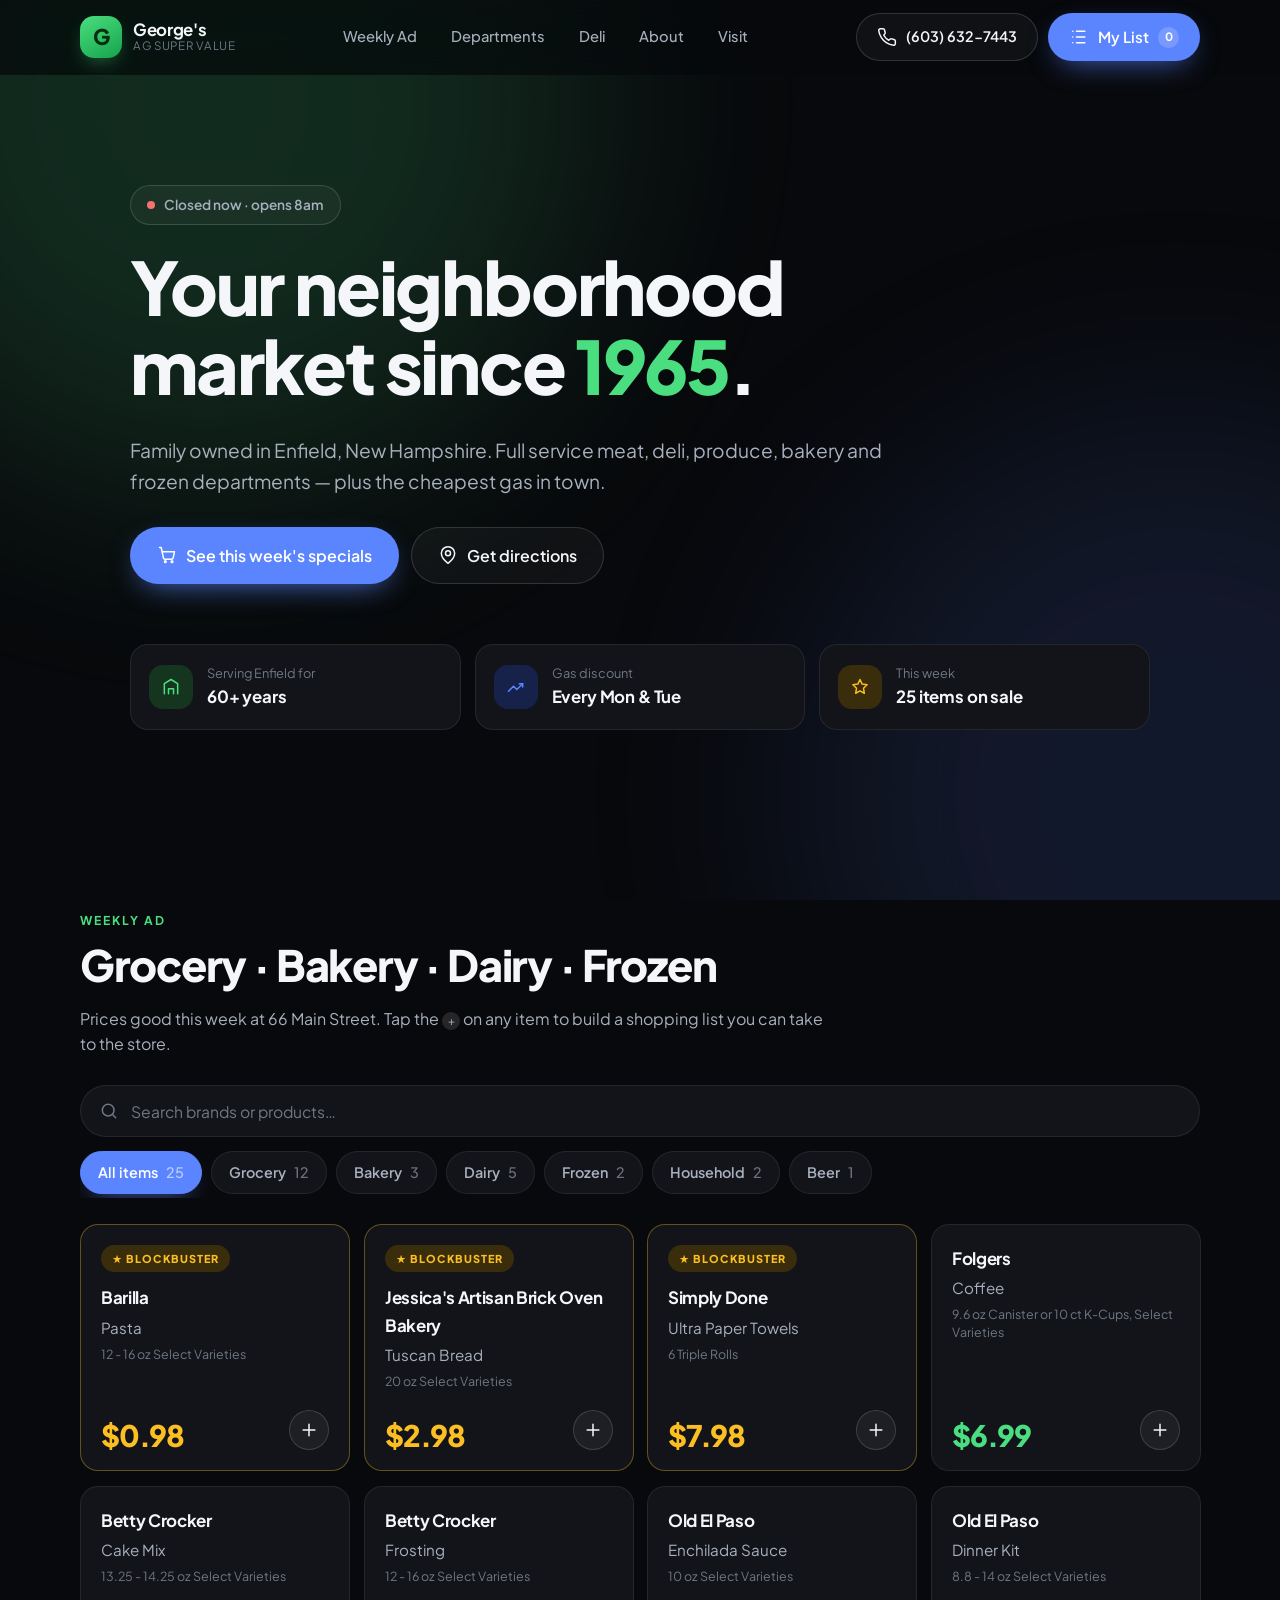
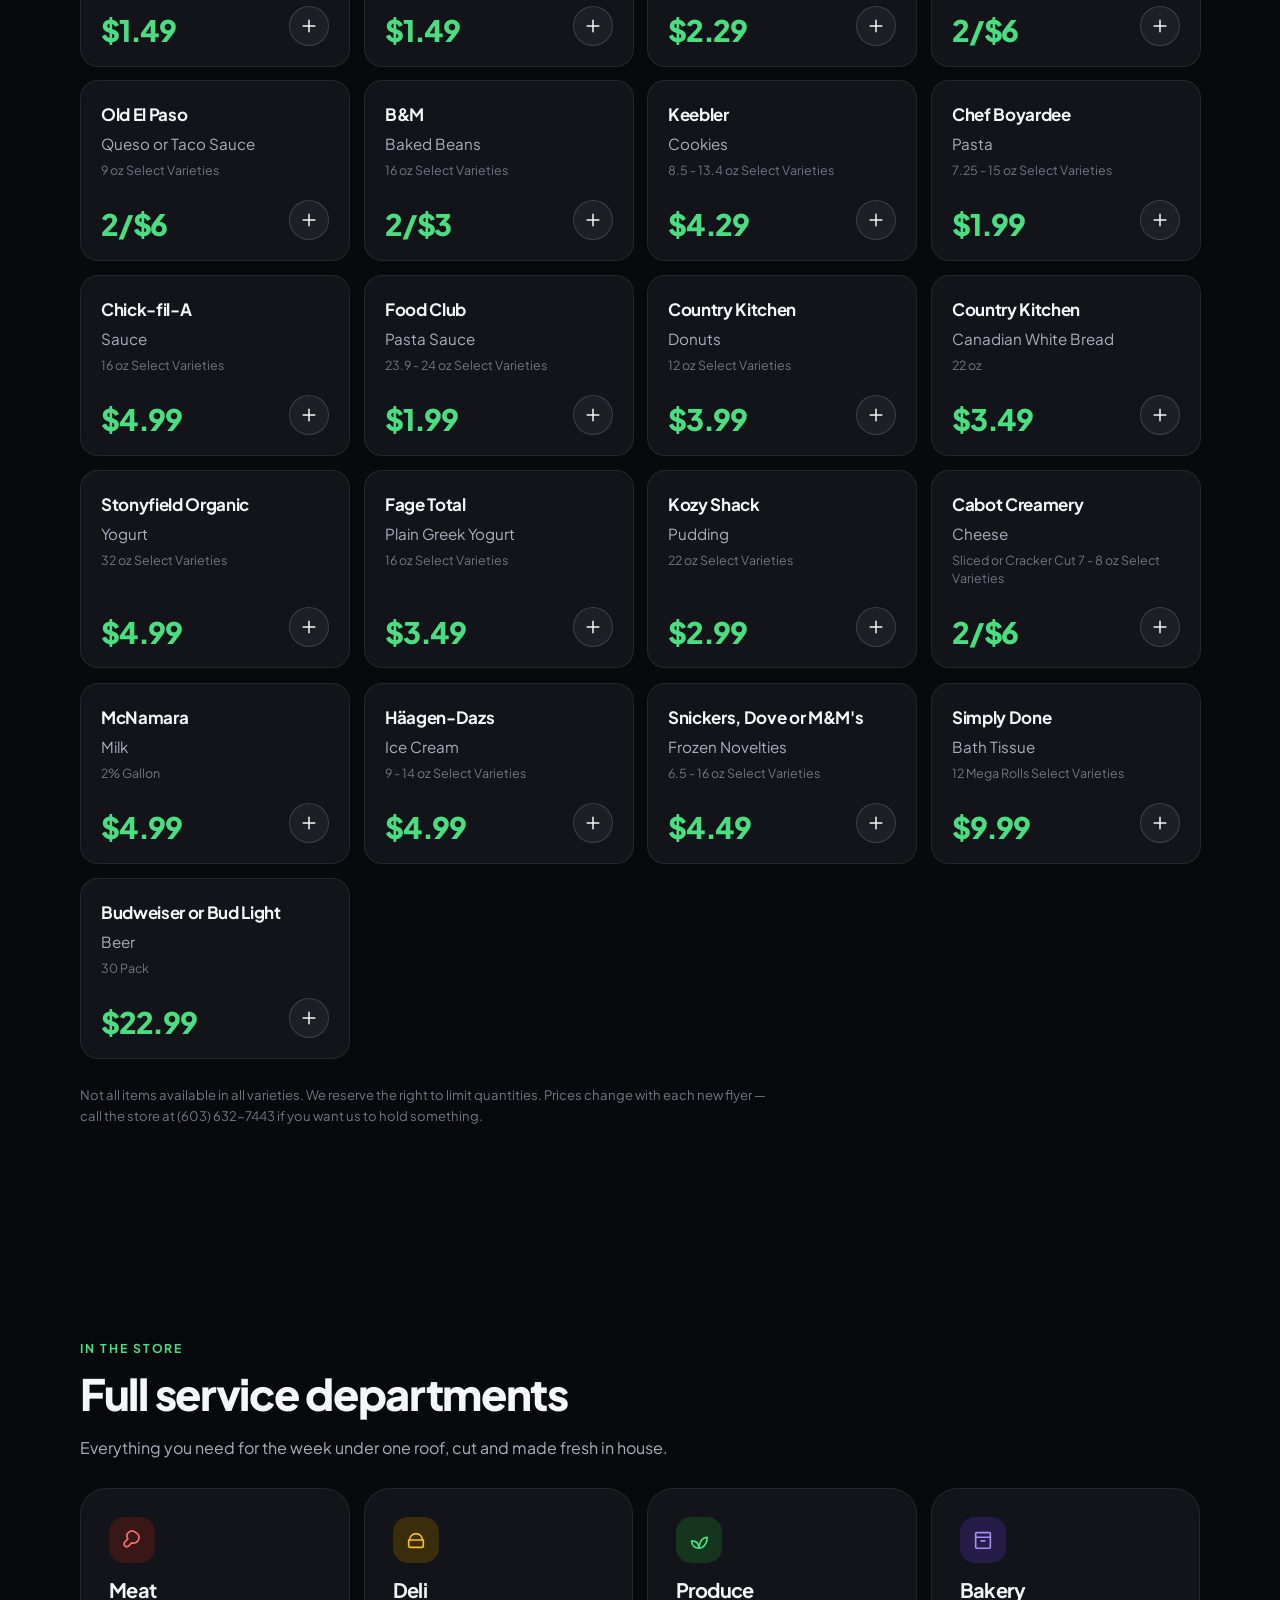
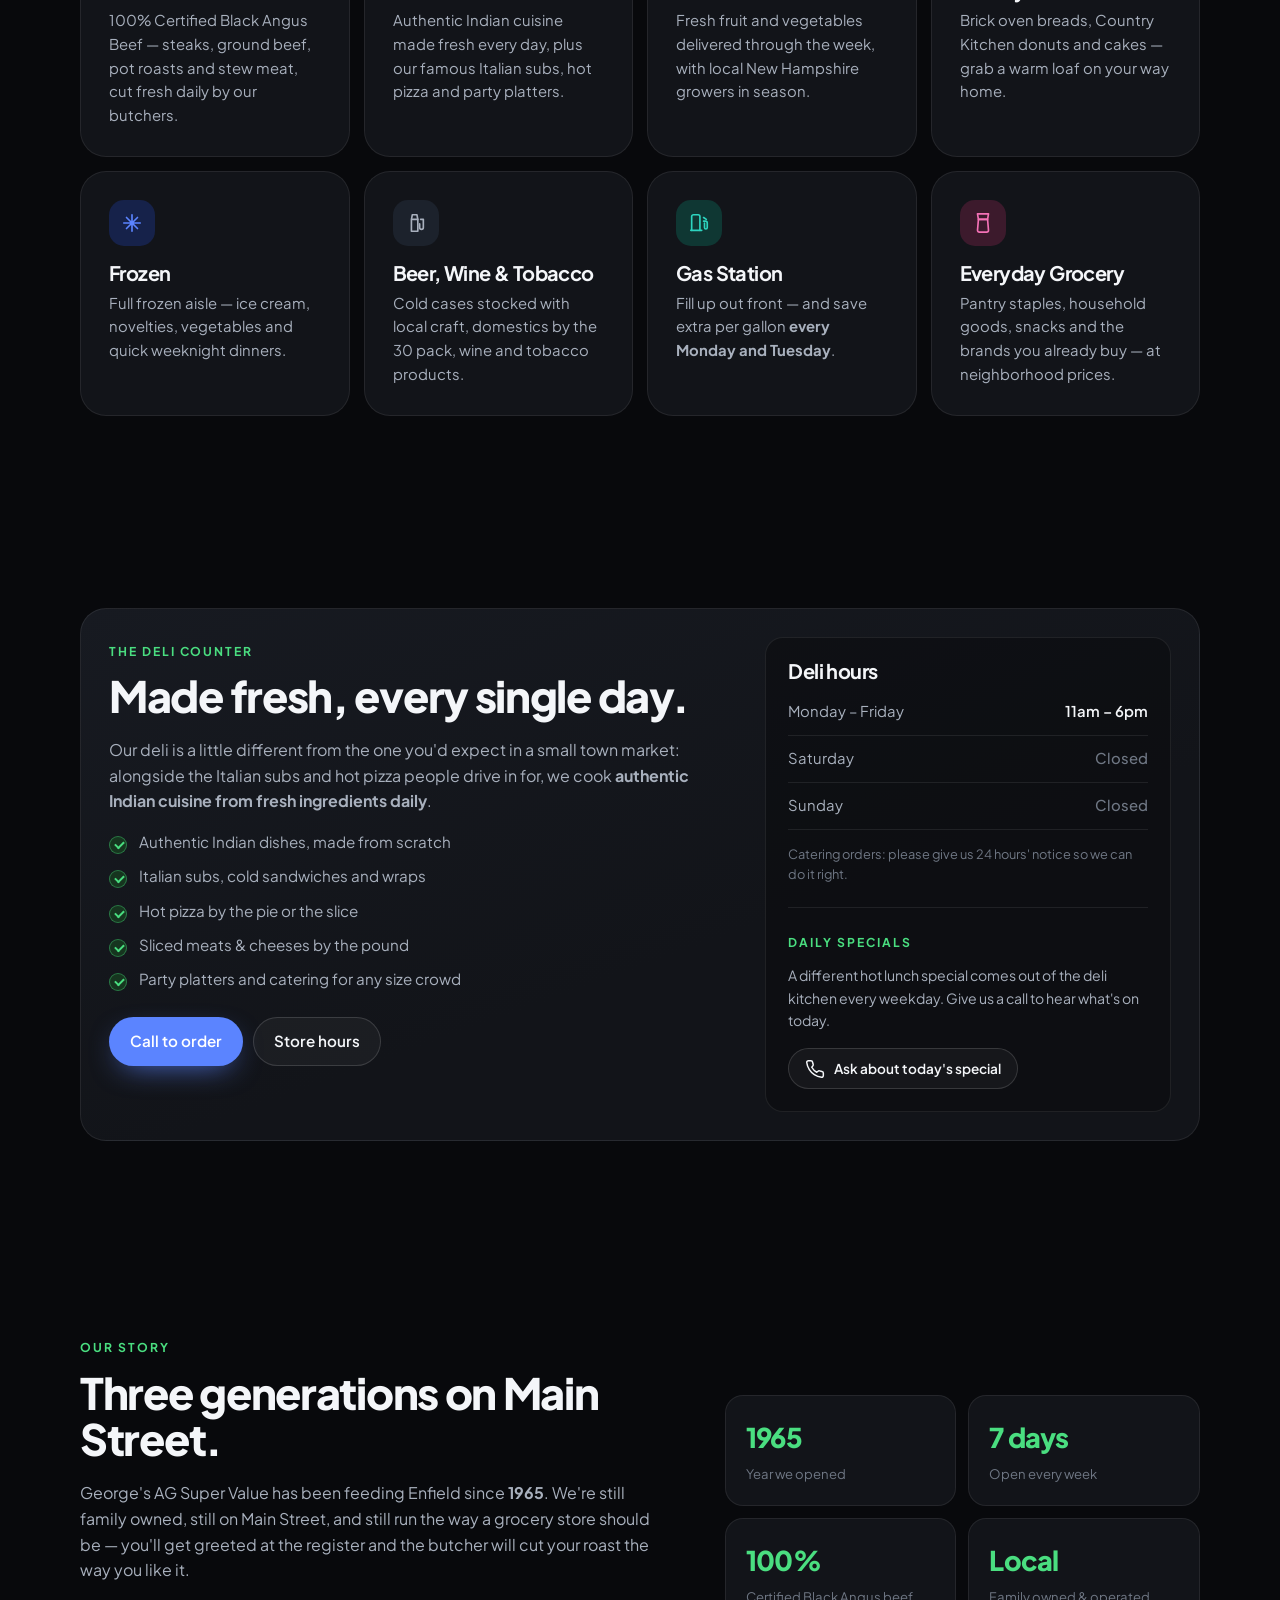
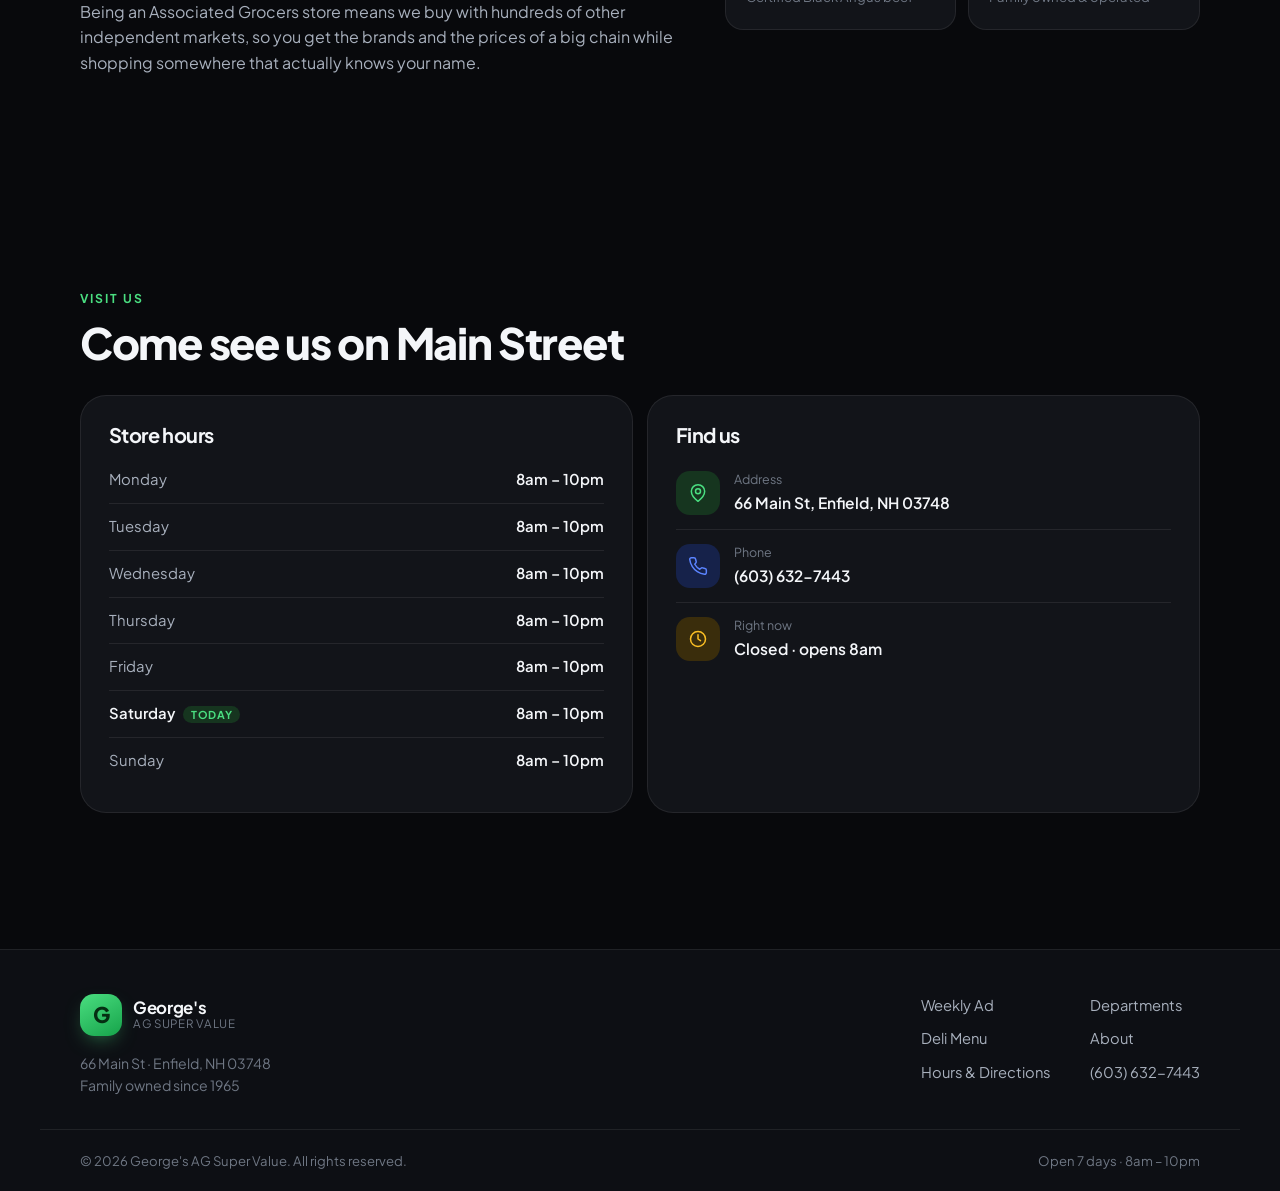
==== index.html @ 2349c595 "Build new George's AG Super Value website A dark, app-style static site (plain HTML/CSS/JS, no build" ====
<!DOCTYPE html>
<html lang="en">
<head>
<meta charset="utf-8">
<meta name="viewport" content="width=device-width, initial-scale=1, viewport-fit=cover">
<title>George's AG Super Value — Enfield, NH</title>
<meta name="description" content="Family owned grocery store in Enfield, New Hampshire since 1965. Full service meat, deli, produce, bakery and frozen departments, weekly specials, and discount gas every Monday and Tuesday.">
<meta name="theme-color" content="#08090c">
<meta property="og:title" content="George's AG Super Value — Enfield, NH">
<meta property="og:description" content="Your neighborhood market since 1965. Weekly specials, full service deli, Certified Black Angus beef, and discount gas Mondays &amp; Tuesdays.">
<meta property="og:type" content="website">
<link rel="icon" href="data:image/svg+xml,<svg xmlns='http://www.w3.org/2000/svg' viewBox='0 0 100 100'><rect width='100' height='100' rx='24' fill='%2314301f'/><text y='72' x='50' text-anchor='middle' font-size='58' font-family='Georgia,serif' font-weight='700' fill='%234ade80'>G</text></svg>">
<link rel="preconnect" href="https://fonts.googleapis.com">
<link rel="preconnect" href="https://fonts.gstatic.com" crossorigin>
<link href="https://fonts.googleapis.com/css2?family=Plus+Jakarta+Sans:wght@400;500;600;700;800&display=swap" rel="stylesheet">
<link rel="stylesheet" href="styles.css">
</head>
<body>

<!-- soft colored glows behind everything -->
<div class="aurora" aria-hidden="true">
  <span class="glow glow-green"></span>
  <span class="glow glow-blue"></span>
</div>

<a class="skip-link" href="#weekly">Skip to weekly specials</a>

<!-- ================= HEADER ================= -->
<header class="header" id="header">
  <div class="wrap header-inner">
    <a class="brand" href="#top">
      <span class="brand-mark">G</span>
      <span class="brand-text">
        <strong>George's</strong>
        <small>AG Super Value</small>
      </span>
    </a>

    <nav class="nav-desktop" aria-label="Main">
      <a href="#weekly">Weekly Ad</a>
      <a href="#departments">Departments</a>
      <a href="#deli">Deli</a>
      <a href="#about">About</a>
      <a href="#visit">Visit</a>
    </nav>

    <div class="header-actions">
      <a class="btn btn-ghost btn-call" href="tel:+16036327443">
        <svg viewBox="0 0 24 24" class="ico" aria-hidden="true"><path d="M22 16.9v3a2 2 0 0 1-2.2 2 19.8 19.8 0 0 1-8.6-3.1 19.5 19.5 0 0 1-6-6A19.8 19.8 0 0 1 2.1 4.2 2 2 0 0 1 4.1 2h3a2 2 0 0 1 2 1.7c.1.9.4 1.8.7 2.7a2 2 0 0 1-.5 2.1L8.1 9.9a16 16 0 0 0 6 6l1.4-1.2a2 2 0 0 1 2.1-.5c.9.3 1.8.6 2.7.7a2 2 0 0 1 1.7 2Z"/></svg>
        <span>(603) 632-7443</span>
      </a>
      <button class="btn btn-primary btn-list" id="list-open" aria-haspopup="dialog">
        <svg viewBox="0 0 24 24" class="ico" aria-hidden="true"><path d="M9 5h10M9 12h10M9 19h10M4.5 5h.01M4.5 12h.01M4.5 19h.01"/></svg>
        <span>My List</span>
        <span class="badge" id="list-count-header">0</span>
      </button>
    </div>
  </div>
</header>

<main id="top">

  <!-- ================= HERO ================= -->
  <section class="hero wrap" id="home">
    <span class="pill pill-live reveal">
      <span class="dot"></span>
      <span id="open-status">Open today · 8am – 10pm</span>
    </span>

    <h1 class="reveal">Your neighborhood<br>market since <em>1965</em>.</h1>

    <p class="lede reveal">Family owned in Enfield, New Hampshire. Full service meat, deli,
      produce, bakery and frozen departments — plus the cheapest gas in town.</p>

    <div class="hero-actions reveal">
      <a class="btn btn-primary btn-lg" href="#weekly">
        <svg viewBox="0 0 24 24" class="ico" aria-hidden="true"><path d="M3 3h2l2.7 12.4a2 2 0 0 0 2 1.6h7.7a2 2 0 0 0 2-1.6L21 8H6"/><circle cx="10" cy="20" r="1"/><circle cx="18" cy="20" r="1"/></svg>
        See this week's specials
      </a>
      <a class="btn btn-ghost btn-lg" href="https://maps.google.com/?q=66+Main+St+Enfield+NH+03748" target="_blank" rel="noopener">
        <svg viewBox="0 0 24 24" class="ico" aria-hidden="true"><path d="M20 10c0 6-8 12-8 12s-8-6-8-12a8 8 0 0 1 16 0Z"/><circle cx="12" cy="10" r="3"/></svg>
        Get directions
      </a>
    </div>

    <!-- quick stat cards, like the app screenshots -->
    <div class="stat-row reveal">
      <div class="stat-card">
        <span class="stat-icon green">
          <svg viewBox="0 0 24 24" class="ico" aria-hidden="true"><path d="M4 20V8l8-5 8 5v12"/><path d="M9 20v-6h6v6"/></svg>
        </span>
        <div>
          <small>Serving Enfield for</small>
          <strong>60+ years</strong>
        </div>
      </div>
      <div class="stat-card">
        <span class="stat-icon blue">
          <svg viewBox="0 0 24 24" class="ico" aria-hidden="true"><path d="M3 17l6-6 4 4 7-7"/><path d="M20 8h-4M20 8v4"/></svg>
        </span>
        <div>
          <small>Gas discount</small>
          <strong>Every Mon &amp; Tue</strong>
        </div>
      </div>
      <div class="stat-card">
        <span class="stat-icon amber">
          <svg viewBox="0 0 24 24" class="ico" aria-hidden="true"><path d="M12 3l2.6 5.5 5.9.8-4.3 4.2 1 6-5.2-2.9L6.8 19.5l1-6L3.5 9.3l6-.8L12 3Z"/></svg>
        </span>
        <div>
          <small>This week</small>
          <strong><span id="deal-count">25</span> items on sale</strong>
        </div>
      </div>
    </div>
  </section>

  <!-- ================= WEEKLY AD ================= -->
  <section class="section wrap" id="weekly">
    <div class="section-head reveal">
      <div>
        <span class="eyebrow">Weekly Ad</span>
        <h2>Grocery · Bakery · Dairy · Frozen</h2>
        <p class="sub">Prices good this week at 66 Main Street. Tap the <span class="inline-plus">+</span> on any
          item to build a shopping list you can take to the store.</p>
      </div>
    </div>

    <div class="ad-controls reveal">
      <label class="search">
        <svg viewBox="0 0 24 24" class="ico" aria-hidden="true"><circle cx="11" cy="11" r="7"/><path d="m20 20-3.5-3.5"/></svg>
        <input type="search" id="search" placeholder="Search brands or products…" aria-label="Search this week's specials">
      </label>
      <div class="chips" id="chips" role="tablist" aria-label="Filter by department"></div>
    </div>

    <div class="grid" id="product-grid"></div>
    <p class="empty" id="empty" hidden>No matches — try another word.</p>

    <p class="fineprint reveal">Not all items available in all varieties. We reserve the right to limit quantities.
      Prices change with each new flyer — call the store at (603) 632-7443 if you want us to hold something.</p>
  </section>

  <!-- ================= DEPARTMENTS ================= -->
  <section class="section wrap" id="departments">
    <div class="section-head reveal">
      <div>
        <span class="eyebrow">In the store</span>
        <h2>Full service departments</h2>
        <p class="sub">Everything you need for the week under one roof, cut and made fresh in house.</p>
      </div>
    </div>

    <div class="dept-grid">
      <article class="card dept reveal">
        <span class="dept-icon red"><svg viewBox="0 0 24 24" class="ico" aria-hidden="true"><path d="M15.5 3.5a5.5 5.5 0 0 0-8 7.4L4 14.4a3 3 0 0 0 4.2 4.2l3.5-3.5a5.5 5.5 0 0 0 3.8-11.6Z"/></svg></span>
        <h3>Meat</h3>
        <p>100% Certified Black Angus Beef — steaks, ground beef, pot roasts and stew meat, cut fresh daily by our butchers.</p>
      </article>

      <article class="card dept reveal">
        <span class="dept-icon amber"><svg viewBox="0 0 24 24" class="ico" aria-hidden="true"><path d="M4 12h16v6a2 2 0 0 1-2 2H6a2 2 0 0 1-2-2v-6Z"/><path d="M5 12a7 7 0 0 1 14 0"/></svg></span>
        <h3>Deli</h3>
        <p>Authentic Indian cuisine made fresh every day, plus our famous Italian subs, hot pizza and party platters.</p>
      </article>

      <article class="card dept reveal">
        <span class="dept-icon green"><svg viewBox="0 0 24 24" class="ico" aria-hidden="true"><path d="M12 21c-5 0-8-3.5-8-8 4 0 8 1.5 8 8Z"/><path d="M12 21c0-7 4-12 9-12 0 6-3.5 12-9 12Z"/></svg></span>
        <h3>Produce</h3>
        <p>Fresh fruit and vegetables delivered through the week, with local New Hampshire growers in season.</p>
      </article>

      <article class="card dept reveal">
        <span class="dept-icon violet"><svg viewBox="0 0 24 24" class="ico" aria-hidden="true"><path d="M4 9h16v11a1 1 0 0 1-1 1H5a1 1 0 0 1-1-1V9Z"/><path d="M4 9V5a1 1 0 0 1 1-1h14a1 1 0 0 1 1 1v4"/><path d="M10 13h4"/></svg></span>
        <h3>Bakery</h3>
        <p>Brick oven breads, Country Kitchen donuts and cakes — grab a warm loaf on your way home.</p>
      </article>

      <article class="card dept reveal">
        <span class="dept-icon blue"><svg viewBox="0 0 24 24" class="ico" aria-hidden="true"><path d="M12 3v18M3 12h18M6 6l12 12M18 6 6 18"/></svg></span>
        <h3>Frozen</h3>
        <p>Full frozen aisle — ice cream, novelties, vegetables and quick weeknight dinners.</p>
      </article>

      <article class="card dept reveal">
        <span class="dept-icon slate"><svg viewBox="0 0 24 24" class="ico" aria-hidden="true"><path d="M8 3h5l1 5v13H7V8l1-5Z"/><path d="M8 8h6"/><path d="M17 8h3v9a2 2 0 0 1-4 0v-4"/></svg></span>
        <h3>Beer, Wine &amp; Tobacco</h3>
        <p>Cold cases stocked with local craft, domestics by the 30 pack, wine and tobacco products.</p>
      </article>

      <article class="card dept reveal">
        <span class="dept-icon teal"><svg viewBox="0 0 24 24" class="ico" aria-hidden="true"><path d="M4 20V5a2 2 0 0 1 2-2h5a2 2 0 0 1 2 2v15"/><path d="M3 20h12"/><path d="M17 10h2a2 2 0 0 1 2 2v5a1.5 1.5 0 0 1-3 0v-5"/><path d="M17 6l3 2"/></svg></span>
        <h3>Gas Station</h3>
        <p>Fill up out front — and save extra per gallon <strong>every Monday and Tuesday</strong>.</p>
      </article>

      <article class="card dept reveal">
        <span class="dept-icon pink"><svg viewBox="0 0 24 24" class="ico" aria-hidden="true"><path d="M6 2h12l-1 6H7L6 2Z"/><path d="M7 8h10l1 12a2 2 0 0 1-2 2H8a2 2 0 0 1-2-2L7 8Z"/></svg></span>
        <h3>Everyday Grocery</h3>
        <p>Pantry staples, household goods, snacks and the brands you already buy — at neighborhood prices.</p>
      </article>
    </div>
  </section>

  <!-- ================= DELI ================= -->
  <section class="section wrap" id="deli">
    <div class="card deli-card reveal">
      <div class="deli-copy">
        <span class="eyebrow">The Deli Counter</span>
        <h2>Made fresh, every single day.</h2>
        <p class="sub">Our deli is a little different from the one you'd expect in a small town market:
          alongside the Italian subs and hot pizza people drive in for, we cook
          <strong>authentic Indian cuisine from fresh ingredients daily</strong>.</p>

        <ul class="tick-list">
          <li>Authentic Indian dishes, made from scratch</li>
          <li>Italian subs, cold sandwiches and wraps</li>
          <li>Hot pizza by the pie or the slice</li>
          <li>Sliced meats &amp; cheeses by the pound</li>
          <li>Party platters and catering for any size crowd</li>
        </ul>

        <div class="deli-actions">
          <a class="btn btn-primary" href="tel:+16036327443">Call to order</a>
          <a class="btn btn-ghost" href="#visit">Store hours</a>
        </div>
      </div>

      <aside class="deli-hours">
        <h3>Deli hours</h3>
        <div class="hour-row"><span>Monday – Friday</span><strong>11am – 6pm</strong></div>
        <div class="hour-row"><span>Saturday</span><strong class="muted">Closed</strong></div>
        <div class="hour-row"><span>Sunday</span><strong class="muted">Closed</strong></div>
        <p class="note">Catering orders: please give us 24 hours' notice so we can do it right.</p>

        <div class="daily-special">
          <span class="eyebrow">Daily Specials</span>
          <p>A different hot lunch special comes out of the deli kitchen every weekday.
            Give us a call to hear what's on today.</p>
          <a class="btn btn-ghost" href="tel:+16036327443">
            <svg viewBox="0 0 24 24" class="ico" aria-hidden="true"><path d="M22 16.9v3a2 2 0 0 1-2.2 2 19.8 19.8 0 0 1-8.6-3.1 19.5 19.5 0 0 1-6-6A19.8 19.8 0 0 1 2.1 4.2 2 2 0 0 1 4.1 2h3a2 2 0 0 1 2 1.7c.1.9.4 1.8.7 2.7a2 2 0 0 1-.5 2.1L8.1 9.9a16 16 0 0 0 6 6l1.4-1.2a2 2 0 0 1 2.1-.5c.9.3 1.8.6 2.7.7a2 2 0 0 1 1.7 2Z"/></svg>
            Ask about today's special
          </a>
        </div>
      </aside>
    </div>
  </section>

  <!-- ================= ABOUT ================= -->
  <section class="section wrap" id="about">
    <div class="about-grid">
      <div class="reveal">
        <span class="eyebrow">Our story</span>
        <h2>Three generations on Main Street.</h2>
        <p class="sub">George's AG Super Value has been feeding Enfield since <strong>1965</strong>. We're still
          family owned, still on Main Street, and still run the way a grocery store should be —
          you'll get greeted at the register and the butcher will cut your roast the way you like it.</p>
        <p class="sub">Being an Associated Grocers store means we buy with hundreds of other independent
          markets, so you get the brands and the prices of a big chain while shopping somewhere that
          actually knows your name.</p>
      </div>

      <div class="about-stats reveal">
        <div class="card mini"><strong>1965</strong><small>Year we opened</small></div>
        <div class="card mini"><strong>7 days</strong><small>Open every week</small></div>
        <div class="card mini"><strong>100%</strong><small>Certified Black Angus beef</small></div>
        <div class="card mini"><strong>Local</strong><small>Family owned &amp; operated</small></div>
      </div>
    </div>
  </section>

  <!-- ================= VISIT ================= -->
  <section class="section wrap" id="visit">
    <div class="section-head reveal">
      <div>
        <span class="eyebrow">Visit us</span>
        <h2>Come see us on Main Street</h2>
      </div>
    </div>

    <div class="visit-grid">
      <article class="card visit-card reveal">
        <h3>Store hours</h3>
        <div class="hour-row" data-day="1"><span>Monday</span><strong>8am – 10pm</strong></div>
        <div class="hour-row" data-day="2"><span>Tuesday</span><strong>8am – 10pm</strong></div>
        <div class="hour-row" data-day="3"><span>Wednesday</span><strong>8am – 10pm</strong></div>
        <div class="hour-row" data-day="4"><span>Thursday</span><strong>8am – 10pm</strong></div>
        <div class="hour-row" data-day="5"><span>Friday</span><strong>8am – 10pm</strong></div>
        <div class="hour-row" data-day="6"><span>Saturday</span><strong>8am – 10pm</strong></div>
        <div class="hour-row" data-day="0"><span>Sunday</span><strong>8am – 10pm</strong></div>
      </article>

      <article class="card visit-card reveal">
        <h3>Find us</h3>
        <a class="contact-row" href="https://maps.google.com/?q=66+Main+St+Enfield+NH+03748" target="_blank" rel="noopener">
          <span class="stat-icon green"><svg viewBox="0 0 24 24" class="ico" aria-hidden="true"><path d="M20 10c0 6-8 12-8 12s-8-6-8-12a8 8 0 0 1 16 0Z"/><circle cx="12" cy="10" r="3"/></svg></span>
          <span><small>Address</small><strong>66 Main St, Enfield, NH 03748</strong></span>
        </a>
        <a class="contact-row" href="tel:+16036327443">
          <span class="stat-icon blue"><svg viewBox="0 0 24 24" class="ico" aria-hidden="true"><path d="M22 16.9v3a2 2 0 0 1-2.2 2 19.8 19.8 0 0 1-8.6-3.1 19.5 19.5 0 0 1-6-6A19.8 19.8 0 0 1 2.1 4.2 2 2 0 0 1 4.1 2h3a2 2 0 0 1 2 1.7c.1.9.4 1.8.7 2.7a2 2 0 0 1-.5 2.1L8.1 9.9a16 16 0 0 0 6 6l1.4-1.2a2 2 0 0 1 2.1-.5c.9.3 1.8.6 2.7.7a2 2 0 0 1 1.7 2Z"/></svg></span>
          <span><small>Phone</small><strong>(603) 632-7443</strong></span>
        </a>
        <div class="contact-row static">
          <span class="stat-icon amber"><svg viewBox="0 0 24 24" class="ico" aria-hidden="true"><circle cx="12" cy="12" r="9"/><path d="M12 7v5l3 2"/></svg></span>
          <span><small>Right now</small><strong id="open-status-2">Open · 8am – 10pm</strong></span>
        </div>
      </article>
    </div>
  </section>
</main>

<!-- ================= FOOTER ================= -->
<footer class="footer">
  <div class="wrap footer-inner">
    <div>
      <a class="brand" href="#top">
        <span class="brand-mark">G</span>
        <span class="brand-text"><strong>George's</strong><small>AG Super Value</small></span>
      </a>
      <p class="footer-note">66 Main St · Enfield, NH 03748<br>Family owned since 1965</p>
    </div>
    <nav class="footer-links" aria-label="Footer">
      <a href="#weekly">Weekly Ad</a>
      <a href="#departments">Departments</a>
      <a href="#deli">Deli Menu</a>
      <a href="#about">About</a>
      <a href="#visit">Hours &amp; Directions</a>
      <a href="tel:+16036327443">(603) 632-7443</a>
    </nav>
  </div>
  <div class="wrap copyright">
    <span>&copy; <span id="year">2026</span> George's AG Super Value. All rights reserved.</span>
    <span>Open 7 days · 8am – 10pm</span>
  </div>
</footer>

<!-- ================= SHOPPING LIST DRAWER ================= -->
<div class="scrim" id="scrim" hidden></div>
<aside class="sheet" id="sheet" role="dialog" aria-modal="true" aria-labelledby="sheet-title" hidden>
  <div class="sheet-head">
    <h2 id="sheet-title">My List <span class="badge" id="list-count-sheet">0</span></h2>
    <button class="icon-btn" id="list-close" aria-label="Close shopping list">
      <svg viewBox="0 0 24 24" class="ico" aria-hidden="true"><path d="M6 6l12 12M18 6 6 18"/></svg>
    </button>
  </div>
  <div class="sheet-body" id="sheet-body"></div>
  <div class="sheet-foot">
    <div class="total-row">
      <span>Estimated total</span>
      <strong id="list-total">$0.00</strong>
    </div>
    <div class="sheet-actions">
      <button class="btn btn-ghost" id="list-clear">Clear list</button>
      <button class="btn btn-primary" id="list-print">Print list</button>
    </div>
    <p class="note">Saved on this device only — your list will still be here next time you open the site.</p>
  </div>
</aside>

<!-- ================= MOBILE BOTTOM NAV ================= -->
<nav class="tabbar" aria-label="Mobile">
  <a href="#top" class="tab is-active" data-target="home">
    <svg viewBox="0 0 24 24" class="ico" aria-hidden="true"><path d="M4 11l8-7 8 7v8a1 1 0 0 1-1 1h-5v-6H10v6H5a1 1 0 0 1-1-1v-8Z"/></svg>
    <span>Home</span>
  </a>
  <a href="#weekly" class="tab" data-target="weekly">
    <svg viewBox="0 0 24 24" class="ico" aria-hidden="true"><path d="M4 4h16v16H4z"/><path d="M4 9h16M9 9v11"/></svg>
    <span>Weekly Ad</span>
  </a>
  <a href="#deli" class="tab" data-target="deli">
    <svg viewBox="0 0 24 24" class="ico" aria-hidden="true"><path d="M4 12h16v6a2 2 0 0 1-2 2H6a2 2 0 0 1-2-2v-6Z"/><path d="M5 12a7 7 0 0 1 14 0"/></svg>
    <span>Deli</span>
  </a>
  <a href="#visit" class="tab" data-target="visit">
    <svg viewBox="0 0 24 24" class="ico" aria-hidden="true"><path d="M20 10c0 6-8 12-8 12s-8-6-8-12a8 8 0 0 1 16 0Z"/><circle cx="12" cy="10" r="3"/></svg>
    <span>Visit</span>
  </a>
  <button class="tab" id="tab-list">
    <svg viewBox="0 0 24 24" class="ico" aria-hidden="true"><path d="M9 5h10M9 12h10M9 19h10M4.5 5h.01M4.5 12h.01M4.5 19h.01"/></svg>
    <span>My List</span>
    <span class="badge tab-badge" id="list-count-tab">0</span>
  </button>
</nav>

<script src="data/products.js"></script>
<script src="app.js"></script>
</body>
</html>
---- styles.css ----
/* ==========================================================================
   George's AG Super Value
   Design notes: dark "app" look - near-black background, soft rounded cards,
   a green (grocery) + blue (accent) palette, and everything sized with clamp()
   so it scales smoothly from a phone to a desktop.
   ========================================================================== */

:root {
  /* colors */
  --bg:            #08090c;
  --bg-soft:       #0d0f14;
  --card:          #121419;
  --card-hi:       #171a21;
  --line:          rgba(255, 255, 255, 0.08);
  --line-strong:   rgba(255, 255, 255, 0.14);

  --text:          #f4f6f9;
  --text-soft:     #a8b0bd;
  --text-dim:      #6f7784;

  --green:         #4ade80;
  --green-deep:    #16351f;
  --blue:          #5b84ff;
  --blue-deep:     #16224a;
  --amber:         #fbbf24;
  --amber-deep:    #3a2d0c;
  --red:           #f87171;
  --red-deep:      #3a1717;
  --violet:        #a78bfa;
  --violet-deep:   #251d47;
  --teal:          #2dd4bf;
  --teal-deep:     #0f3733;
  --pink:          #f472b6;
  --pink-deep:     #3c1a2c;
  --slate-deep:    #1c222c;

  /* shape + motion */
  --r-sm: 12px;
  --r-md: 18px;
  --r-lg: 26px;
  --r-pill: 999px;
  --ease: cubic-bezier(0.22, 1, 0.36, 1);
  --shadow: 0 18px 40px -20px rgba(0, 0, 0, 0.9);

  --wrap: 1200px;
}

* { box-sizing: border-box; }

html {
  scroll-behavior: smooth;
  scroll-padding-top: 88px;
  -webkit-text-size-adjust: 100%;
}

body {
  margin: 0;
  background: var(--bg);
  color: var(--text);
  font-family: "Plus Jakarta Sans", -apple-system, BlinkMacSystemFont, "Segoe UI", system-ui, sans-serif;
  font-size: 16px;
  line-height: 1.6;
  overflow-x: hidden;
  -webkit-font-smoothing: antialiased;
}

img { max-width: 100%; }

h1, h2, h3 {
  line-height: 1.08;
  letter-spacing: -0.03em;
  margin: 0 0 0.4em;
  font-weight: 800;
}
h1 { font-size: clamp(2.4rem, 7vw, 4.6rem); }
h2 { font-size: clamp(1.7rem, 4vw, 2.7rem); }
h3 { font-size: clamp(1.05rem, 2vw, 1.25rem); font-weight: 700; }
p  { margin: 0 0 1rem; }
em { font-style: normal; color: var(--green); }

a { color: inherit; text-decoration: none; }

.wrap {
  width: 100%;
  max-width: var(--wrap);
  margin-inline: auto;
  padding-inline: clamp(18px, 5vw, 40px);
}

.skip-link {
  position: absolute;
  left: -9999px;
  top: 8px;
  background: var(--blue);
  color: #fff;
  padding: 10px 16px;
  border-radius: var(--r-pill);
  z-index: 200;
}
.skip-link:focus { left: 16px; }

/* ---------- background glows ---------- */
.aurora {
  position: fixed;
  inset: 0;
  pointer-events: none;
  z-index: 0;
  overflow: hidden;
}
.glow {
  position: absolute;
  width: 60vmax;
  height: 60vmax;
  border-radius: 50%;
  filter: blur(120px);
  opacity: 0.16;
}
.glow-green { background: var(--green); top: -22vmax; left: -14vmax; }
.glow-blue  { background: var(--blue);  top: 32vmax; right: -22vmax; opacity: 0.13; }

main, .header, .footer, .tabbar { position: relative; z-index: 1; }

/* ---------- icons ---------- */
.ico {
  width: 20px;
  height: 20px;
  flex: none;
  fill: none;
  stroke: currentColor;
  stroke-width: 1.8;
  stroke-linecap: round;
  stroke-linejoin: round;
}

/* ---------- buttons ---------- */
.btn {
  display: inline-flex;
  align-items: center;
  gap: 9px;
  border: 1px solid transparent;
  border-radius: var(--r-pill);
  padding: 11px 20px;
  font: inherit;
  font-weight: 600;
  font-size: 0.95rem;
  cursor: pointer;
  white-space: nowrap;
  transition: transform 0.25s var(--ease), background 0.25s var(--ease),
              border-color 0.25s var(--ease), box-shadow 0.25s var(--ease);
}
.btn:hover { transform: translateY(-2px); }
.btn:active { transform: translateY(0); }

.btn-primary {
  background: var(--blue);
  color: #fff;
  box-shadow: 0 10px 30px -12px rgba(91, 132, 255, 0.9);
}
.btn-primary:hover { background: #7096ff; }

.btn-ghost {
  background: rgba(255, 255, 255, 0.04);
  border-color: var(--line-strong);
  color: var(--text);
}
.btn-ghost:hover { background: rgba(255, 255, 255, 0.08); }

.btn-lg { padding: 15px 26px; font-size: 1rem; }

.icon-btn {
  display: grid;
  place-items: center;
  width: 38px;
  height: 38px;
  border-radius: 50%;
  border: 1px solid var(--line);
  background: rgba(255, 255, 255, 0.04);
  color: var(--text-soft);
  cursor: pointer;
  transition: background 0.2s var(--ease), color 0.2s var(--ease);
}
.icon-btn:hover { background: rgba(255, 255, 255, 0.1); color: var(--text); }

.badge {
  display: inline-grid;
  place-items: center;
  min-width: 21px;
  height: 21px;
  padding: 0 6px;
  border-radius: var(--r-pill);
  background: rgba(255, 255, 255, 0.18);
  font-size: 0.72rem;
  font-weight: 700;
  line-height: 1;
}

:focus-visible {
  outline: 2px solid var(--green);
  outline-offset: 3px;
  border-radius: 6px;
}

/* ==========================================================================
   HEADER
   ========================================================================== */
.header {
  position: sticky;
  top: 0;
  z-index: 60;
  background: rgba(8, 9, 12, 0.72);
  backdrop-filter: blur(18px) saturate(160%);
  -webkit-backdrop-filter: blur(18px) saturate(160%);
  border-bottom: 1px solid transparent;
  transition: border-color 0.3s var(--ease), background 0.3s var(--ease);
}
.header.is-stuck { border-bottom-color: var(--line); }

.header-inner {
  display: flex;
  align-items: center;
  justify-content: space-between;
  gap: 18px;
  height: 74px;
}

.brand { display: flex; align-items: center; gap: 11px; }
.brand-mark {
  display: grid;
  place-items: center;
  width: 42px;
  height: 42px;
  border-radius: 14px;
  background: linear-gradient(150deg, var(--green), #16a34a);
  color: #052e12;
  font-weight: 800;
  font-size: 1.35rem;
  box-shadow: 0 8px 22px -10px rgba(74, 222, 128, 0.8);
}
.brand-text { display: flex; flex-direction: column; line-height: 1.12; }
.brand-text strong { font-size: 1.05rem; letter-spacing: -0.02em; }
.brand-text small { font-size: 0.72rem; color: var(--text-dim); letter-spacing: 0.06em; text-transform: uppercase; }

.nav-desktop { display: flex; gap: 4px; }
.nav-desktop a {
  padding: 9px 15px;
  border-radius: var(--r-pill);
  font-size: 0.92rem;
  font-weight: 500;
  color: var(--text-soft);
  transition: color 0.2s var(--ease), background 0.2s var(--ease);
}
.nav-desktop a:hover { color: var(--text); background: rgba(255, 255, 255, 0.06); }
.nav-desktop a.is-active { color: var(--text); background: rgba(255, 255, 255, 0.09); }

.header-actions { display: flex; align-items: center; gap: 10px; }
.btn-call { font-size: 0.9rem; }

/* ==========================================================================
   HERO
   ========================================================================== */
.hero {
  padding-top: clamp(48px, 9vw, 110px);
  padding-bottom: clamp(40px, 7vw, 80px);
  max-width: 1100px;
}

.pill {
  display: inline-flex;
  align-items: center;
  gap: 9px;
  padding: 8px 16px;
  border-radius: var(--r-pill);
  border: 1px solid var(--line-strong);
  background: rgba(255, 255, 255, 0.04);
  font-size: 0.85rem;
  font-weight: 600;
  color: var(--text-soft);
  margin-bottom: 22px;
}
.pill-live .dot {
  width: 8px;
  height: 8px;
  border-radius: 50%;
  background: var(--green);
  box-shadow: 0 0 0 0 rgba(74, 222, 128, 0.6);
  animation: pulse 2.4s infinite;
}
.pill.is-closed .dot { background: var(--red); animation: none; }
@keyframes pulse {
  70%  { box-shadow: 0 0 0 10px rgba(74, 222, 128, 0); }
  100% { box-shadow: 0 0 0 0 rgba(74, 222, 128, 0); }
}

.lede {
  font-size: clamp(1.02rem, 2vw, 1.2rem);
  color: var(--text-soft);
  max-width: 56ch;
  margin-bottom: 30px;
}

.hero-actions { display: flex; flex-wrap: wrap; gap: 12px; margin-bottom: clamp(36px, 6vw, 60px); }

.stat-row {
  display: grid;
  grid-template-columns: repeat(auto-fit, minmax(220px, 1fr));
  gap: 14px;
}
.stat-card {
  display: flex;
  align-items: center;
  gap: 14px;
  padding: 18px;
  border-radius: var(--r-md);
  border: 1px solid var(--line);
  background: var(--card);
  transition: transform 0.35s var(--ease), border-color 0.35s var(--ease);
}
.stat-card:hover { transform: translateY(-3px); border-color: var(--line-strong); }
.stat-card small { display: block; font-size: 0.8rem; color: var(--text-dim); }
.stat-card strong { font-size: 1.05rem; letter-spacing: -0.01em; }

.stat-icon {
  display: grid;
  place-items: center;
  width: 44px;
  height: 44px;
  border-radius: 14px;
  flex: none;
}
.stat-icon.green  { background: var(--green-deep);  color: var(--green); }
.stat-icon.blue   { background: var(--blue-deep);   color: var(--blue); }
.stat-icon.amber  { background: var(--amber-deep);  color: var(--amber); }
.stat-icon.red    { background: var(--red-deep);    color: var(--red); }
.stat-icon.violet { background: var(--violet-deep); color: var(--violet); }
.stat-icon.teal   { background: var(--teal-deep);   color: var(--teal); }
.stat-icon.pink   { background: var(--pink-deep);   color: var(--pink); }
.stat-icon.slate  { background: var(--slate-deep);  color: var(--text-soft); }

/* ==========================================================================
   SECTIONS
   ========================================================================== */
.section { padding-block: clamp(48px, 8vw, 96px); }

.section-head { margin-bottom: 28px; }
.eyebrow {
  display: inline-block;
  font-size: 0.76rem;
  font-weight: 700;
  letter-spacing: 0.16em;
  text-transform: uppercase;
  color: var(--green);
  margin-bottom: 12px;
}
.sub { color: var(--text-soft); max-width: 62ch; }

.card {
  background: var(--card);
  border: 1px solid var(--line);
  border-radius: var(--r-lg);
  padding: clamp(20px, 3vw, 28px);
}

/* ---------- weekly ad controls ---------- */
.ad-controls {
  display: flex;
  flex-direction: column;
  gap: 14px;
  margin-bottom: 26px;
}

.search {
  display: flex;
  align-items: center;
  gap: 10px;
  padding: 0 18px;
  height: 52px;
  border-radius: var(--r-pill);
  border: 1px solid var(--line);
  background: var(--card);
  color: var(--text-dim);
  transition: border-color 0.25s var(--ease), background 0.25s var(--ease);
}
.search:focus-within { border-color: var(--blue); background: var(--card-hi); }
.search input {
  flex: 1;
  min-width: 0;
  border: 0;
  background: none;
  color: var(--text);
  font: inherit;
  font-size: 0.98rem;
  outline: none;
}
.search input::placeholder { color: var(--text-dim); }
.search input::-webkit-search-cancel-button { filter: invert(0.6); }

.chips {
  display: flex;
  gap: 9px;
  overflow-x: auto;
  padding-bottom: 4px;
  scrollbar-width: none;
}
.chips::-webkit-scrollbar { display: none; }

.chip {
  flex: none;
  padding: 9px 17px;
  border-radius: var(--r-pill);
  border: 1px solid var(--line);
  background: var(--card);
  color: var(--text-soft);
  font: inherit;
  font-size: 0.9rem;
  font-weight: 600;
  cursor: pointer;
  transition: all 0.25s var(--ease);
}
.chip:hover { color: var(--text); border-color: var(--line-strong); }
.chip.is-active {
  background: var(--blue);
  border-color: var(--blue);
  color: #fff;
  box-shadow: 0 10px 26px -14px rgba(91, 132, 255, 1);
}
.chip .count { opacity: 0.6; margin-left: 5px; font-weight: 500; }

/* ---------- product grid ---------- */
.grid {
  display: grid;
  grid-template-columns: repeat(auto-fill, minmax(250px, 1fr));
  gap: 14px;
}

.product {
  position: relative;
  display: flex;
  flex-direction: column;
  gap: 4px;
  padding: 20px;
  border-radius: var(--r-md);
  border: 1px solid var(--line);
  background: var(--card);
  overflow: hidden;
  animation: pop 0.4s var(--ease) both;
  transition: transform 0.35s var(--ease), border-color 0.35s var(--ease),
              background 0.35s var(--ease);
}
.product::after {
  content: "";
  position: absolute;
  inset: 0;
  border-radius: inherit;
  background: radial-gradient(420px circle at var(--mx, 50%) var(--my, 0%),
              rgba(91, 132, 255, 0.1), transparent 45%);
  opacity: 0;
  transition: opacity 0.35s var(--ease);
  pointer-events: none;
}
.product:hover { transform: translateY(-4px); border-color: var(--line-strong); background: var(--card-hi); }
.product:hover::after { opacity: 1; }
.product.is-blockbuster { border-color: rgba(251, 191, 36, 0.35); }

@keyframes pop {
  from { opacity: 0; transform: translateY(14px) scale(0.98); }
  to   { opacity: 1; transform: none; }
}

.tag {
  align-self: flex-start;
  display: inline-flex;
  align-items: center;
  gap: 6px;
  padding: 5px 11px;
  margin-bottom: 8px;
  border-radius: var(--r-pill);
  background: var(--amber-deep);
  color: var(--amber);
  font-size: 0.68rem;
  font-weight: 800;
  letter-spacing: 0.1em;
  text-transform: uppercase;
}

.product .brand-name {
  font-size: 1.06rem;
  font-weight: 700;
  letter-spacing: -0.02em;
}
.product .item-name { color: var(--text-soft); font-size: 0.95rem; }
.product .size {
  color: var(--text-dim);
  font-size: 0.78rem;
  line-height: 1.4;
  margin-top: 2px;
}

.price-row {
  display: flex;
  align-items: flex-end;
  justify-content: space-between;
  gap: 12px;
  margin-top: auto;
  padding-top: 16px;
}
.price {
  font-size: clamp(1.5rem, 3vw, 1.85rem);
  font-weight: 800;
  letter-spacing: -0.04em;
  color: var(--green);
  line-height: 1;
}
.product.is-blockbuster .price { color: var(--amber); }

.add {
  display: grid;
  place-items: center;
  width: 40px;
  height: 40px;
  flex: none;
  border-radius: 50%;
  border: 1px solid var(--line-strong);
  background: rgba(255, 255, 255, 0.05);
  color: var(--text);
  cursor: pointer;
  transition: all 0.25s var(--ease);
}
.add:hover { background: var(--blue); border-color: var(--blue); color: #fff; transform: scale(1.08); }
.add.is-added { background: var(--green); border-color: var(--green); color: #052e12; }

.empty { text-align: center; color: var(--text-dim); padding: 40px 0; }

.fineprint {
  margin-top: 26px;
  font-size: 0.82rem;
  color: var(--text-dim);
  max-width: 70ch;
}
.inline-plus {
  display: inline-grid;
  place-items: center;
  width: 18px;
  height: 18px;
  border-radius: 50%;
  background: rgba(255, 255, 255, 0.12);
  font-size: 0.72rem;
  vertical-align: middle;
}

/* ---------- departments ---------- */
.dept-grid {
  display: grid;
  grid-template-columns: repeat(auto-fill, minmax(260px, 1fr));
  gap: 14px;
}
.dept { transition: transform 0.35s var(--ease), border-color 0.35s var(--ease), background 0.35s var(--ease); }
.dept:hover { transform: translateY(-4px); border-color: var(--line-strong); background: var(--card-hi); }
.dept .stat-icon, .dept .dept-icon { margin-bottom: 16px; }
.dept p { color: var(--text-soft); font-size: 0.93rem; margin: 0; }

.dept-icon {
  display: grid;
  place-items: center;
  width: 46px;
  height: 46px;
  border-radius: 15px;
}
.dept-icon .ico { width: 22px; height: 22px; }
.dept-icon.green  { background: var(--green-deep);  color: var(--green); }
.dept-icon.blue   { background: var(--blue-deep);   color: var(--blue); }
.dept-icon.amber  { background: var(--amber-deep);  color: var(--amber); }
.dept-icon.red    { background: var(--red-deep);    color: var(--red); }
.dept-icon.violet { background: var(--violet-deep); color: var(--violet); }
.dept-icon.teal   { background: var(--teal-deep);   color: var(--teal); }
.dept-icon.pink   { background: var(--pink-deep);   color: var(--pink); }
.dept-icon.slate  { background: var(--slate-deep);  color: var(--text-soft); }

/* ---------- deli ---------- */
.deli-card {
  display: grid;
  grid-template-columns: 1.5fr 1fr;
  gap: clamp(24px, 4vw, 48px);
  align-items: start;
  background: linear-gradient(160deg, var(--card-hi), var(--card) 60%);
}
.tick-list { list-style: none; margin: 0 0 26px; padding: 0; display: grid; gap: 10px; }
.tick-list li {
  position: relative;
  padding-left: 30px;
  color: var(--text-soft);
  font-size: 0.95rem;
}
.tick-list li::before {
  content: "";
  position: absolute;
  left: 0;
  top: 6px;
  width: 18px;
  height: 18px;
  border-radius: 50%;
  background: var(--green-deep);
  box-shadow: inset 0 0 0 1px rgba(74, 222, 128, 0.4);
}
.tick-list li::after {
  content: "";
  position: absolute;
  left: 5.5px;
  top: 11px;
  width: 7px;
  height: 4px;
  border-left: 2px solid var(--green);
  border-bottom: 2px solid var(--green);
  transform: rotate(-45deg);
}
.deli-actions { display: flex; flex-wrap: wrap; gap: 10px; }

.deli-hours {
  border: 1px solid var(--line);
  border-radius: var(--r-md);
  background: rgba(0, 0, 0, 0.28);
  padding: 22px;
}

.hour-row {
  display: flex;
  align-items: center;
  justify-content: space-between;
  gap: 12px;
  padding: 11px 0;
  border-bottom: 1px solid var(--line);
  font-size: 0.93rem;
  color: var(--text-soft);
}
.hour-row:last-of-type { border-bottom: 0; }
.hour-row strong { color: var(--text); font-weight: 600; }
.hour-row strong.muted { color: var(--text-dim); font-weight: 500; }
.hour-row.is-today {
  color: var(--text);
  font-weight: 600;
}
.hour-row.is-today span::after {
  content: "Today";
  margin-left: 8px;
  padding: 2px 8px;
  border-radius: var(--r-pill);
  background: var(--green-deep);
  color: var(--green);
  font-size: 0.68rem;
  font-weight: 700;
  letter-spacing: 0.06em;
  text-transform: uppercase;
}

.note { font-size: 0.8rem; color: var(--text-dim); margin: 14px 0 0; }

.daily-special {
  margin-top: 22px;
  padding-top: 20px;
  border-top: 1px solid var(--line);
}
.daily-special p { font-size: 0.88rem; color: var(--text-soft); }
.daily-special .btn { font-size: 0.85rem; padding: 9px 16px; }

/* ---------- about ---------- */
.about-grid {
  display: grid;
  grid-template-columns: 1.25fr 1fr;
  gap: clamp(24px, 4vw, 56px);
  align-items: center;
}
.about-stats { display: grid; grid-template-columns: 1fr 1fr; gap: 12px; }
.card.mini { padding: 20px; border-radius: var(--r-md); }
.card.mini strong {
  display: block;
  font-size: clamp(1.3rem, 3vw, 1.7rem);
  font-weight: 800;
  letter-spacing: -0.03em;
  color: var(--green);
}
.card.mini small { color: var(--text-dim); font-size: 0.82rem; }

/* ---------- visit ---------- */
.visit-grid {
  display: grid;
  grid-template-columns: 1fr 1fr;
  gap: 14px;
}
.visit-card h3 { margin-bottom: 12px; }

.contact-row {
  display: flex;
  align-items: center;
  gap: 14px;
  padding: 13px 0;
  border-bottom: 1px solid var(--line);
  transition: opacity 0.2s var(--ease);
}
.contact-row:last-child { border-bottom: 0; }
.contact-row:hover:not(.static) { opacity: 0.78; }
.contact-row small { display: block; font-size: 0.78rem; color: var(--text-dim); }
.contact-row strong { font-weight: 600; font-size: 0.97rem; }

/* ==========================================================================
   FOOTER
   ========================================================================== */
.footer {
  border-top: 1px solid var(--line);
  background: var(--bg-soft);
  padding-top: 44px;
  margin-top: 40px;
}
.footer-inner {
  display: flex;
  flex-wrap: wrap;
  justify-content: space-between;
  gap: 28px;
  padding-bottom: 32px;
}
.footer-note { color: var(--text-dim); font-size: 0.88rem; margin: 16px 0 0; }
.footer-links {
  display: grid;
  grid-template-columns: repeat(2, auto);
  gap: 10px 40px;
  align-content: start;
}
.footer-links a { color: var(--text-soft); font-size: 0.92rem; transition: color 0.2s var(--ease); }
.footer-links a:hover { color: var(--green); }

.copyright {
  display: flex;
  flex-wrap: wrap;
  justify-content: space-between;
  gap: 10px;
  padding-block: 20px;
  border-top: 1px solid var(--line);
  color: var(--text-dim);
  font-size: 0.82rem;
}

/* ==========================================================================
   SHOPPING LIST SHEET
   ========================================================================== */
.scrim {
  position: fixed;
  inset: 0;
  z-index: 90;
  background: rgba(4, 5, 8, 0.62);
  backdrop-filter: blur(4px);
  opacity: 0;
  transition: opacity 0.3s var(--ease);
}
.scrim.is-open { opacity: 1; }

.sheet {
  position: fixed;
  z-index: 100;
  top: 0;
  right: 0;
  width: min(420px, 100%);
  height: 100%;
  display: flex;
  flex-direction: column;
  background: var(--bg-soft);
  border-left: 1px solid var(--line);
  transform: translateX(100%);
  transition: transform 0.42s var(--ease);
}
.sheet.is-open { transform: none; }

.sheet-head {
  display: flex;
  align-items: center;
  justify-content: space-between;
  gap: 12px;
  padding: 22px 22px 16px;
  border-bottom: 1px solid var(--line);
}
.sheet-head h2 { margin: 0; font-size: 1.3rem; display: flex; align-items: center; gap: 10px; }

.sheet-body {
  flex: 1;
  overflow-y: auto;
  padding: 12px 22px;
}
.sheet-empty { color: var(--text-dim); text-align: center; padding: 50px 10px; font-size: 0.92rem; }

.list-item {
  display: flex;
  align-items: center;
  gap: 12px;
  padding: 13px 0;
  border-bottom: 1px solid var(--line);
}
.list-item .info { flex: 1; min-width: 0; }
.list-item .info strong { display: block; font-size: 0.94rem; font-weight: 600; }
.list-item .info small { color: var(--text-dim); font-size: 0.78rem; }
.list-item .li-price { font-weight: 700; color: var(--green); font-size: 0.95rem; }
.list-item .remove {
  display: grid;
  place-items: center;
  width: 30px;
  height: 30px;
  flex: none;
  border-radius: 50%;
  border: 1px solid var(--line);
  background: none;
  color: var(--text-dim);
  cursor: pointer;
  transition: all 0.2s var(--ease);
}
.list-item .remove:hover { color: var(--red); border-color: var(--red); }

.sheet-foot {
  border-top: 1px solid var(--line);
  padding: 18px 22px calc(18px + env(safe-area-inset-bottom));
  background: var(--card);
}
.total-row {
  display: flex;
  justify-content: space-between;
  align-items: baseline;
  margin-bottom: 14px;
  color: var(--text-soft);
}
.total-row strong { font-size: 1.5rem; font-weight: 800; color: var(--text); letter-spacing: -0.03em; }
.sheet-actions { display: flex; gap: 10px; }
.sheet-actions .btn { flex: 1; justify-content: center; }

/* ==========================================================================
   MOBILE TAB BAR (hidden on desktop)
   ========================================================================== */
.tabbar { display: none; }

/* ==========================================================================
   SCROLL REVEAL
   ========================================================================== */
.reveal {
  opacity: 0;
  transform: translateY(22px);
  transition: opacity 0.7s var(--ease), transform 0.7s var(--ease);
}
.reveal.is-visible { opacity: 1; transform: none; }

/* ==========================================================================
   RESPONSIVE
   ========================================================================== */
@media (max-width: 960px) {
  .deli-card, .about-grid, .visit-grid { grid-template-columns: 1fr; }
  .nav-desktop { display: none; }
}

@media (max-width: 720px) {
  html { scroll-padding-top: 76px; }
  body { padding-bottom: 86px; }           /* room for the tab bar */

  .header-inner { height: 64px; }
  .btn-call span { display: none; }
  .btn-call { padding: 11px 13px; }
  .btn-list span:not(.badge) { display: none; }

  .grid { grid-template-columns: repeat(auto-fill, minmax(160px, 1fr)); gap: 11px; }
  .product { padding: 16px; }
  .about-stats { grid-template-columns: 1fr 1fr; }
  .footer-inner { flex-direction: column; }

  .sheet {
    top: auto;
    bottom: 0;
    height: min(86vh, 680px);
    width: 100%;
    border-left: 0;
    border-top: 1px solid var(--line);
    border-radius: var(--r-lg) var(--r-lg) 0 0;
    transform: translateY(100%);
  }

  /* bottom tab bar, like a native app */
  .tabbar {
    position: fixed;
    z-index: 80;
    left: 0;
    right: 0;
    bottom: 0;
    display: grid;
    grid-template-columns: repeat(5, 1fr);
    gap: 2px;
    padding: 8px 6px calc(8px + env(safe-area-inset-bottom));
    background: rgba(10, 11, 15, 0.88);
    backdrop-filter: blur(20px) saturate(160%);
    -webkit-backdrop-filter: blur(20px) saturate(160%);
    border-top: 1px solid var(--line);
  }
  .tab {
    position: relative;
    display: flex;
    flex-direction: column;
    align-items: center;
    gap: 4px;
    padding: 6px 2px;
    border: 0;
    background: none;
    font: inherit;
    font-size: 0.68rem;
    font-weight: 600;
    color: var(--text-dim);
    cursor: pointer;
    transition: color 0.25s var(--ease);
  }
  .tab .ico { width: 22px; height: 22px; }
  .tab.is-active { color: var(--blue); }
  .tab-badge {
    position: absolute;
    top: 0;
    right: max(6px, 22%);
    background: var(--blue);
    color: #fff;
    min-width: 17px;
    height: 17px;
    font-size: 0.63rem;
  }
  .tab-badge[hidden] { display: none; }
}

@media (prefers-reduced-motion: reduce) {
  html { scroll-behavior: auto; }
  *, *::before, *::after {
    animation-duration: 0.01ms !important;
    transition-duration: 0.01ms !important;
  }
  .reveal { opacity: 1; transform: none; }
}

/* ==========================================================================
   PRINT - printing the page prints a clean shopping list
   ========================================================================== */
@media print {
  .aurora, .header, .tabbar, .scrim, .footer, .hero, #departments,
  #deli, #about, #visit, .ad-controls, .add { display: none !important; }
  body { background: #fff; color: #000; padding: 0; }
  .sheet {
    position: static;
    transform: none;
    height: auto;
    border: 0;
    background: #fff;
    color: #000;
    width: 100%;
  }
  .sheet .icon-btn, .sheet-actions { display: none; }
  .list-item { border-color: #ccc; }
  .list-item .info strong, .list-item .li-price, .total-row strong { color: #000; }
}
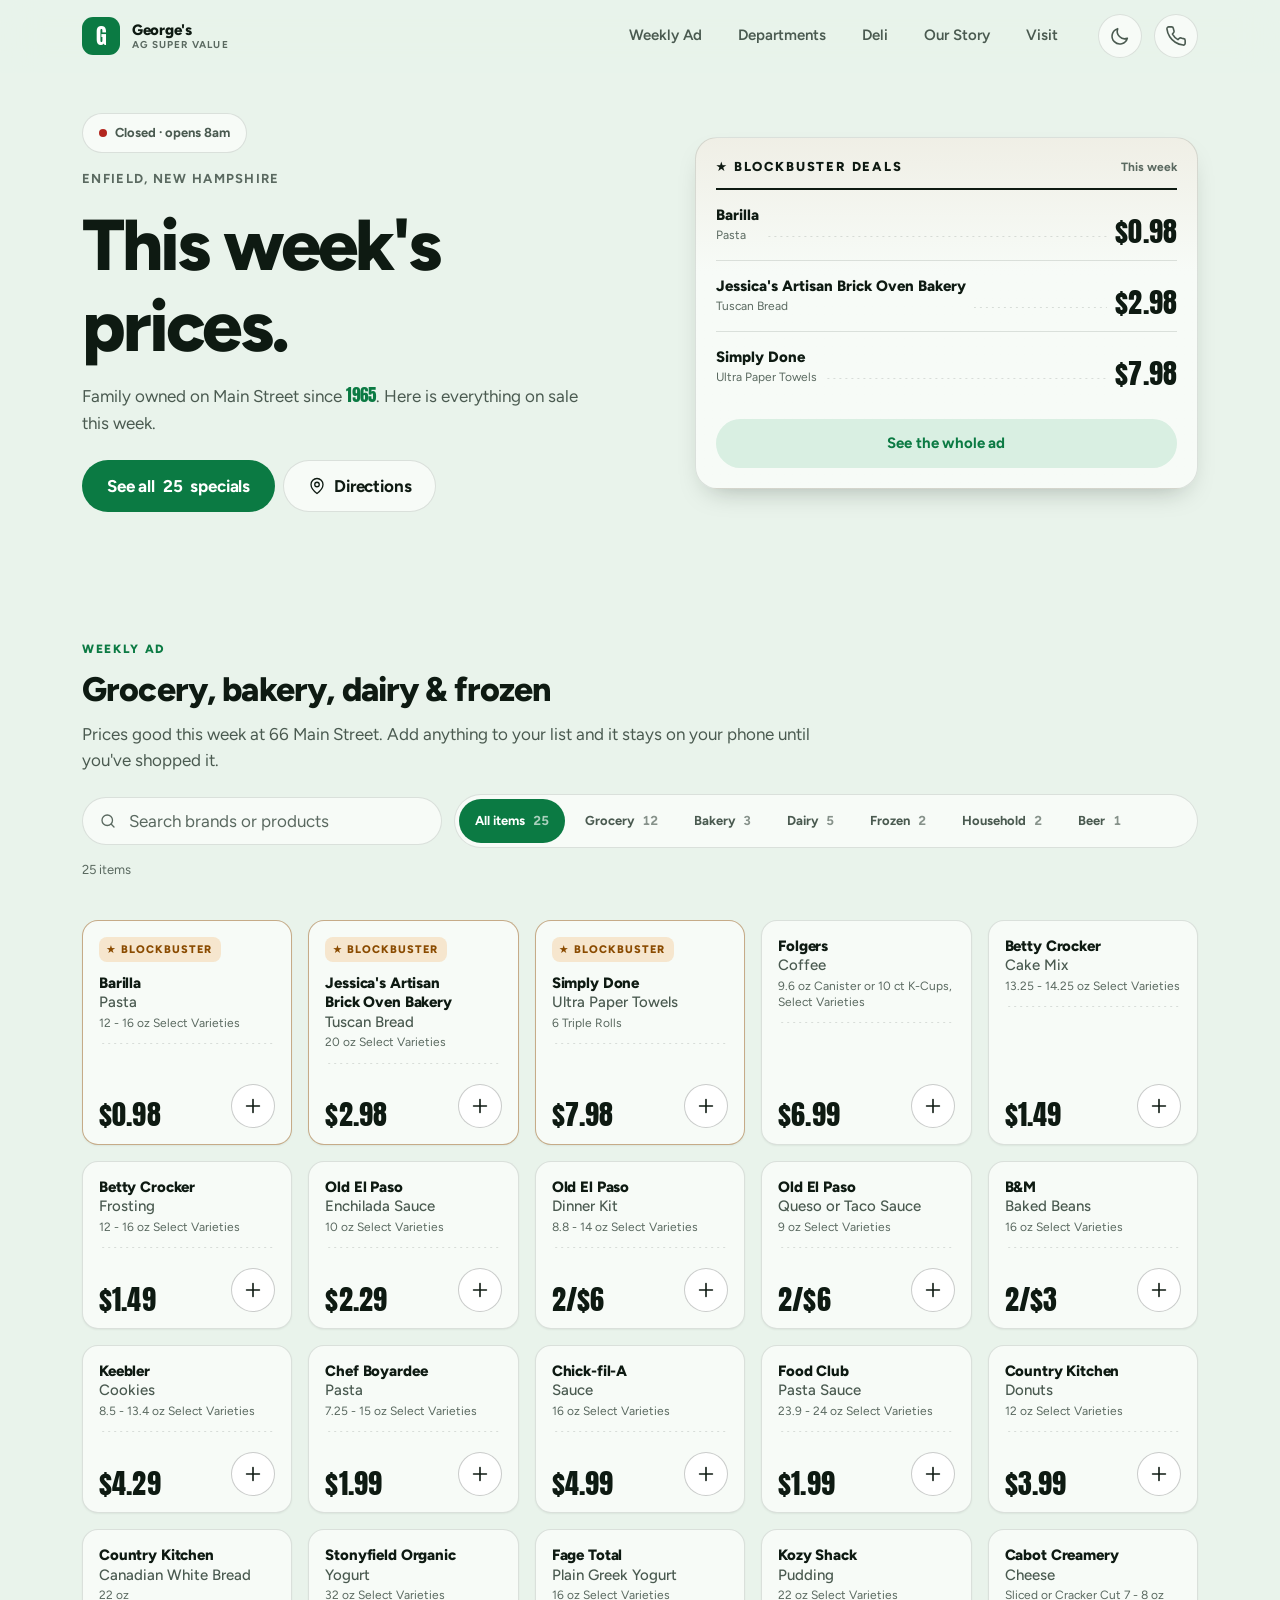
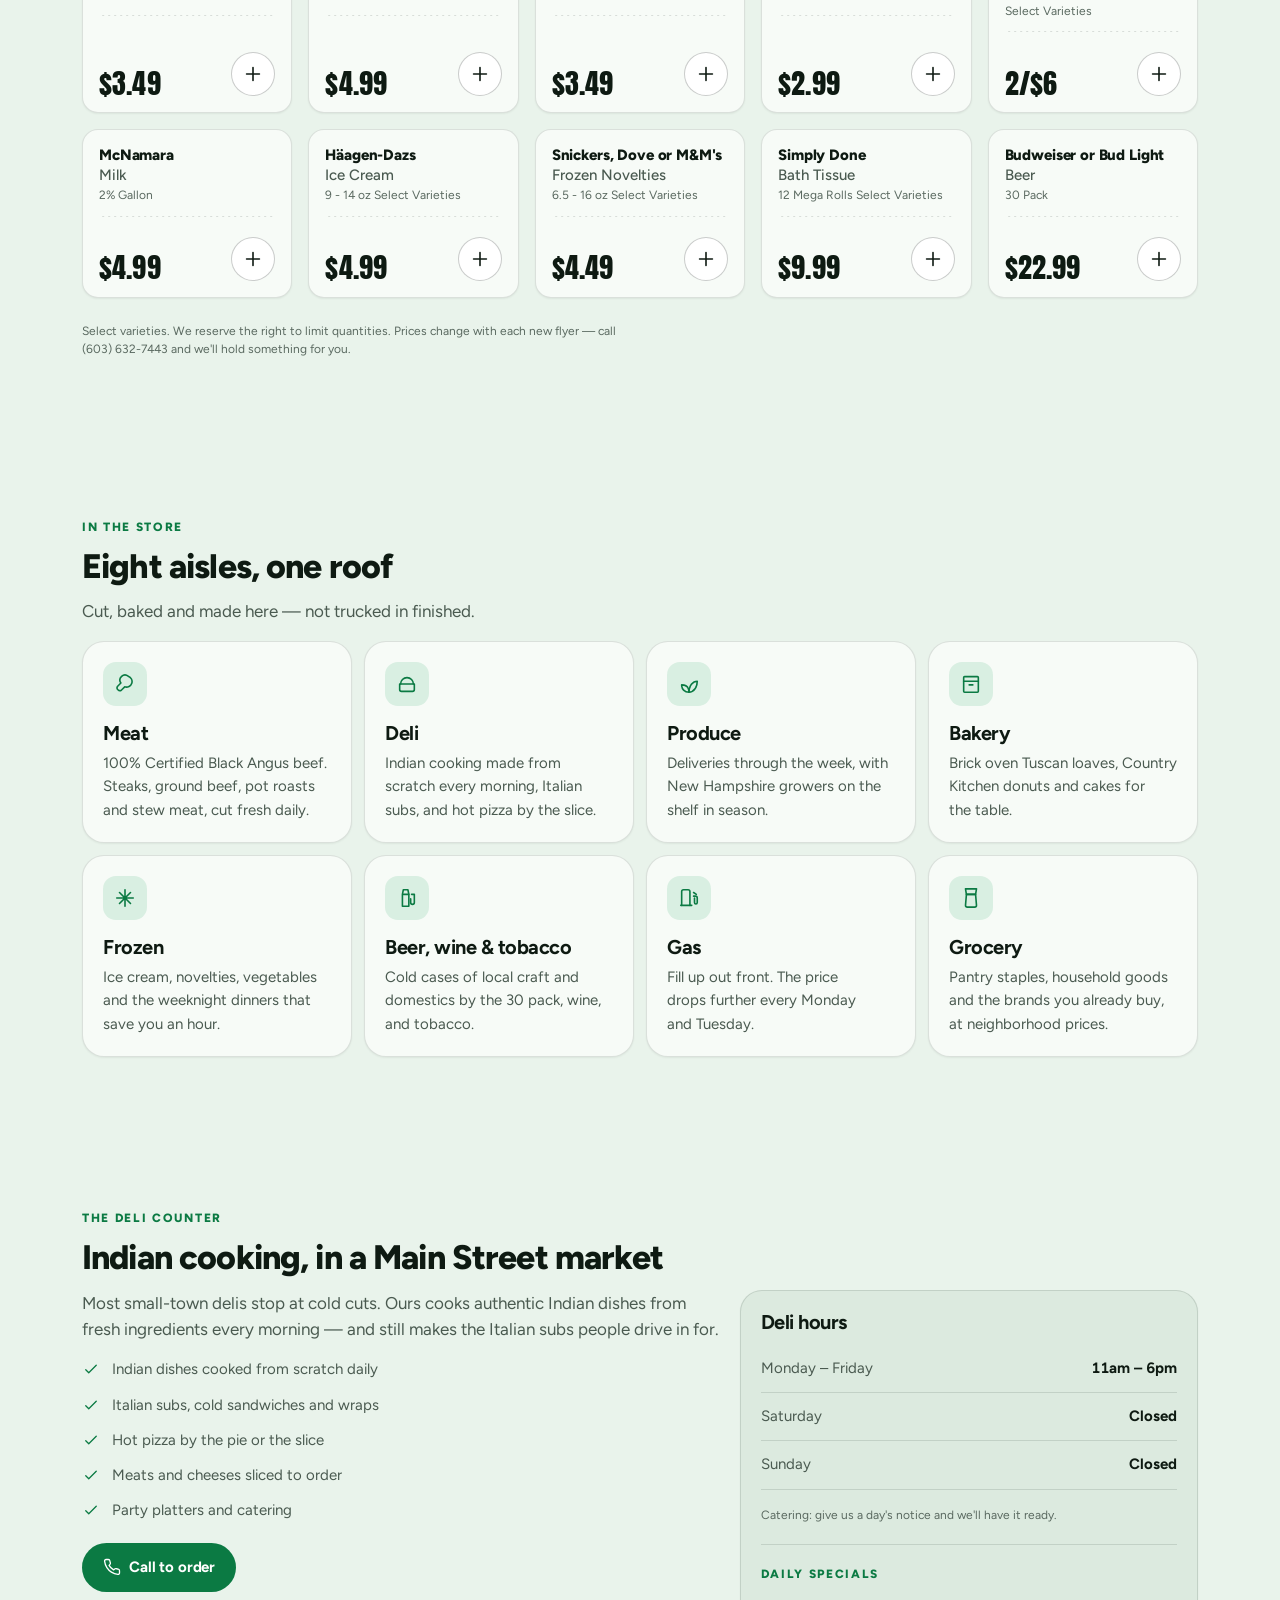
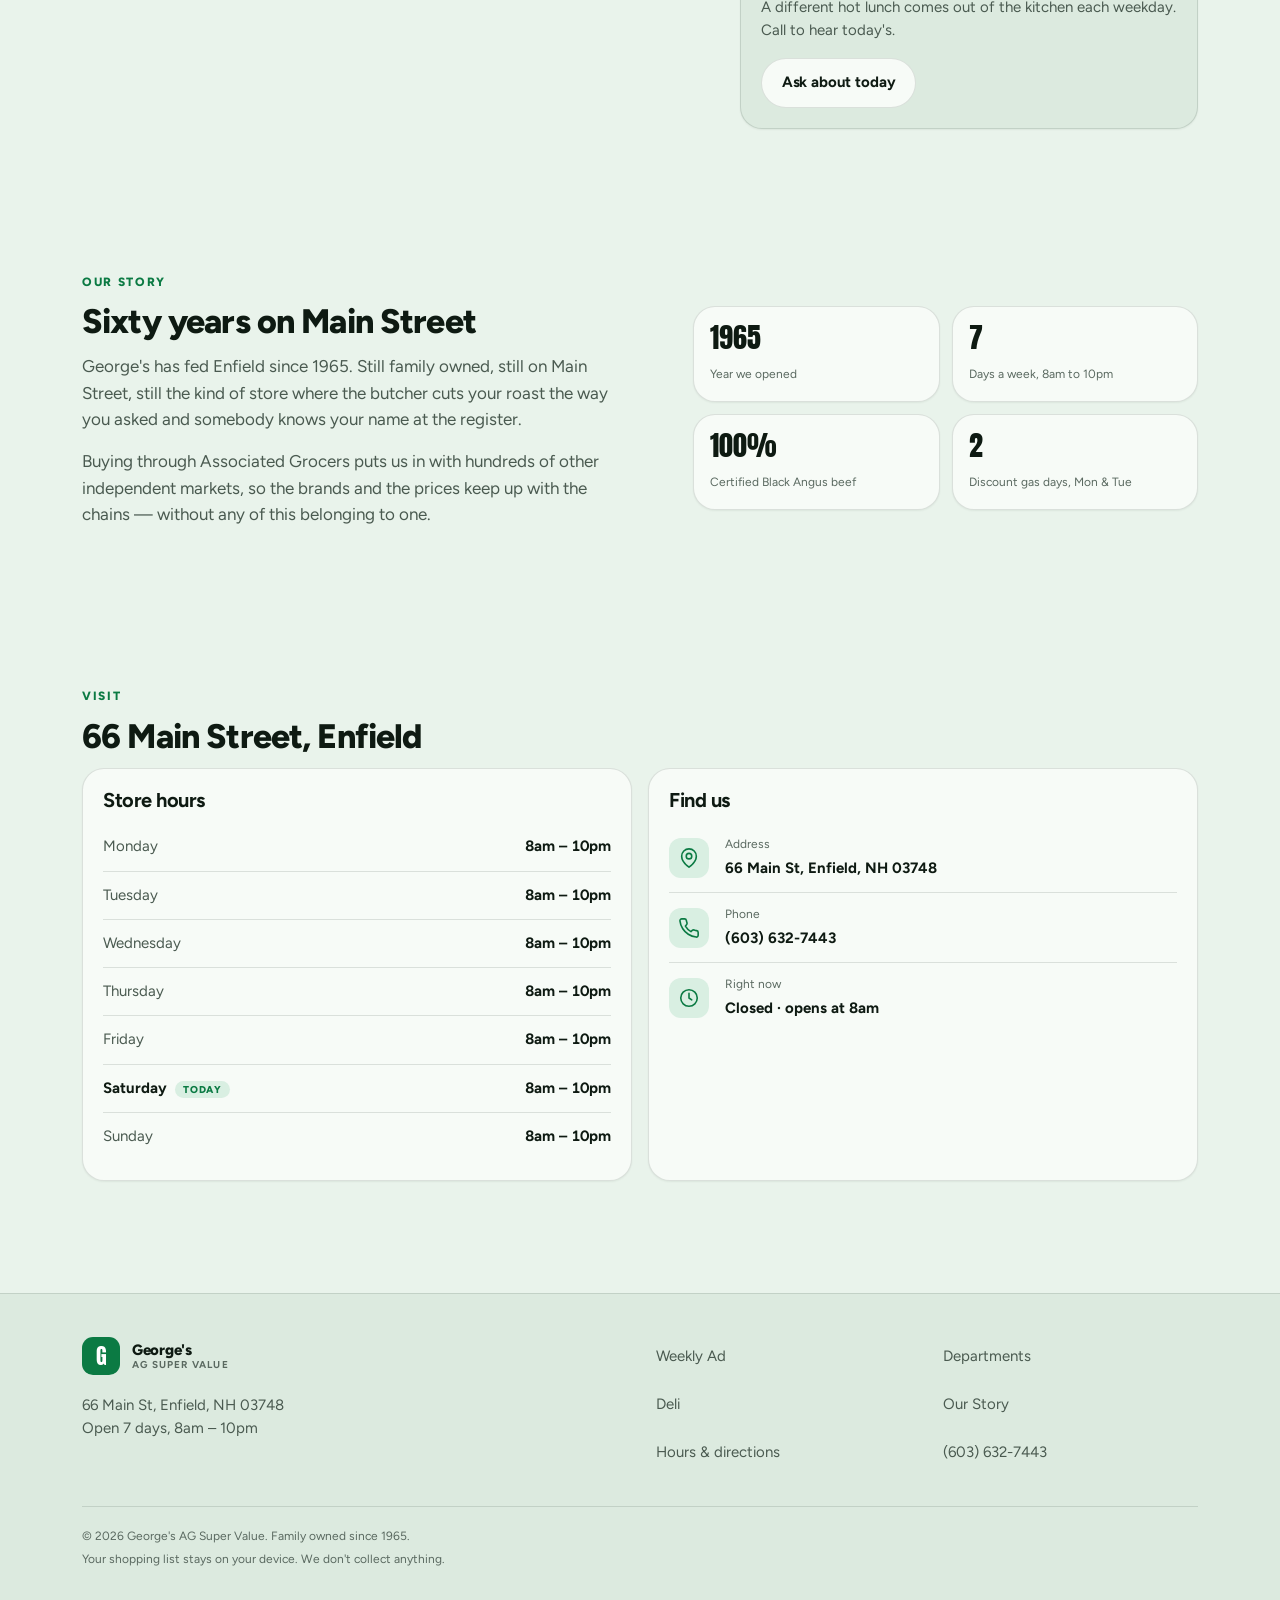
==== commit 210cd75e: "Rebuild front end on a mobile-first design system Design direction: "the circular, made native." The" ====
--- a/index.html
+++ b/index.html
@@ -3,386 +3,395 @@
 <head>
 <meta charset="utf-8">
 <meta name="viewport" content="width=device-width, initial-scale=1, viewport-fit=cover">
-<title>George's AG Super Value — Enfield, NH</title>
-<meta name="description" content="Family owned grocery store in Enfield, New Hampshire since 1965. Full service meat, deli, produce, bakery and frozen departments, weekly specials, and discount gas every Monday and Tuesday.">
-<meta name="theme-color" content="#08090c">
+<title>George's AG Super Value — Weekly specials in Enfield, NH</title>
+<meta name="description" content="This week's prices at George's AG Super Value, 66 Main St, Enfield NH. Family owned since 1965 — full service meat, deli, produce, bakery and frozen, plus discount gas every Monday and Tuesday.">
+<meta name="theme-color" content="#0A0D0B" media="(prefers-color-scheme: dark)">
+<meta name="theme-color" content="#E9F3EB" media="(prefers-color-scheme: light)">
+<meta name="color-scheme" content="dark light">
 <meta property="og:title" content="George's AG Super Value — Enfield, NH">
-<meta property="og:description" content="Your neighborhood market since 1965. Weekly specials, full service deli, Certified Black Angus beef, and discount gas Mondays &amp; Tuesdays.">
+<meta property="og:description" content="This week's prices, the deli counter, and how to find us. Family owned since 1965.">
 <meta property="og:type" content="website">
-<link rel="icon" href="data:image/svg+xml,<svg xmlns='http://www.w3.org/2000/svg' viewBox='0 0 100 100'><rect width='100' height='100' rx='24' fill='%2314301f'/><text y='72' x='50' text-anchor='middle' font-size='58' font-family='Georgia,serif' font-weight='700' fill='%234ade80'>G</text></svg>">
+<link rel="icon" href="data:image/svg+xml,<svg xmlns='http://www.w3.org/2000/svg' viewBox='0 0 64 64'><rect width='64' height='64' rx='15' fill='%2334D07F'/><text x='32' y='47' text-anchor='middle' font-size='42' font-family='Impact,sans-serif' fill='%2304170D'>G</text></svg>">
+
+<!-- Critical path: the theme must resolve before first paint or the page
+     flashes the wrong colours. This is the only blocking script on the page. -->
+<script>
+  (function () {
+    try {
+      var saved = localStorage.getItem("georges-theme");
+      if (saved === "light" || saved === "dark") {
+        document.documentElement.dataset.theme = saved;
+      }
+    } catch (e) { /* storage blocked — fall back to the OS preference */ }
+  })();
+</script>
+
 <link rel="preconnect" href="https://fonts.googleapis.com">
 <link rel="preconnect" href="https://fonts.gstatic.com" crossorigin>
-<link href="https://fonts.googleapis.com/css2?family=Plus+Jakarta+Sans:wght@400;500;600;700;800&display=swap" rel="stylesheet">
+<link rel="stylesheet" href="https://fonts.googleapis.com/css2?family=Anton&family=Figtree:wght@400;600;800&display=swap">
 <link rel="stylesheet" href="styles.css">
 </head>
 <body>
 
-<!-- soft colored glows behind everything -->
-<div class="aurora" aria-hidden="true">
-  <span class="glow glow-green"></span>
-  <span class="glow glow-blue"></span>
-</div>
-
-<a class="skip-link" href="#weekly">Skip to weekly specials</a>
-
-<!-- ================= HEADER ================= -->
-<header class="header" id="header">
-  <div class="wrap header-inner">
-    <a class="brand" href="#top">
-      <span class="brand-mark">G</span>
-      <span class="brand-text">
-        <strong>George's</strong>
-        <small>AG Super Value</small>
+<a class="skip-link" href="#weekly">Skip to this week's specials</a>
+
+<!-- ============================ APP BAR ============================ -->
+<header class="appbar" id="appbar">
+  <div class="wrap appbar__inner">
+    <a class="brand" href="#top" aria-label="George's AG Super Value, back to top">
+      <span class="brand__mark" aria-hidden="true">G</span>
+      <span class="brand__name">
+        <b>George's</b>
+        <span>AG Super Value</span>
       </span>
     </a>
 
-    <nav class="nav-desktop" aria-label="Main">
+    <span class="appbar__title" aria-hidden="true">This week's prices</span>
+
+    <nav class="appbar__nav" aria-label="Sections">
       <a href="#weekly">Weekly Ad</a>
       <a href="#departments">Departments</a>
       <a href="#deli">Deli</a>
-      <a href="#about">About</a>
+      <a href="#story">Our Story</a>
       <a href="#visit">Visit</a>
     </nav>
 
-    <div class="header-actions">
-      <a class="btn btn-ghost btn-call" href="tel:+16036327443">
-        <svg viewBox="0 0 24 24" class="ico" aria-hidden="true"><path d="M22 16.9v3a2 2 0 0 1-2.2 2 19.8 19.8 0 0 1-8.6-3.1 19.5 19.5 0 0 1-6-6A19.8 19.8 0 0 1 2.1 4.2 2 2 0 0 1 4.1 2h3a2 2 0 0 1 2 1.7c.1.9.4 1.8.7 2.7a2 2 0 0 1-.5 2.1L8.1 9.9a16 16 0 0 0 6 6l1.4-1.2a2 2 0 0 1 2.1-.5c.9.3 1.8.6 2.7.7a2 2 0 0 1 1.7 2Z"/></svg>
-        <span>(603) 632-7443</span>
-      </a>
-      <button class="btn btn-primary btn-list" id="list-open" aria-haspopup="dialog">
-        <svg viewBox="0 0 24 24" class="ico" aria-hidden="true"><path d="M9 5h10M9 12h10M9 19h10M4.5 5h.01M4.5 12h.01M4.5 19h.01"/></svg>
-        <span>My List</span>
-        <span class="badge" id="list-count-header">0</span>
-      </button>
-    </div>
+    <button class="icon-btn" id="theme-toggle" aria-label="Switch to light theme">
+      <svg class="icon" id="theme-icon" viewBox="0 0 24 24" aria-hidden="true">
+        <circle cx="12" cy="12" r="4.2"/>
+        <path d="M12 2.5v2M12 19.5v2M2.5 12h2M19.5 12h2M5.2 5.2l1.4 1.4M17.4 17.4l1.4 1.4M18.8 5.2l-1.4 1.4M6.6 17.4l-1.4 1.4"/>
+      </svg>
+    </button>
+
+    <a class="icon-btn" href="tel:+16036327443" aria-label="Call the store at 603 632 7443">
+      <svg class="icon" viewBox="0 0 24 24" aria-hidden="true"><path d="M22 16.9v3a2 2 0 0 1-2.2 2 19.8 19.8 0 0 1-8.6-3.1 19.5 19.5 0 0 1-6-6A19.8 19.8 0 0 1 2.1 4.2 2 2 0 0 1 4.1 2h3a2 2 0 0 1 2 1.7c.1.9.4 1.8.7 2.7a2 2 0 0 1-.5 2.1L8.1 9.9a16 16 0 0 0 6 6l1.4-1.2a2 2 0 0 1 2.1-.5c.9.3 1.8.6 2.7.7a2 2 0 0 1 1.7 2Z"/></svg>
+    </a>
   </div>
 </header>
 
 <main id="top">
 
-  <!-- ================= HERO ================= -->
-  <section class="hero wrap" id="home">
-    <span class="pill pill-live reveal">
-      <span class="dot"></span>
-      <span id="open-status">Open today · 8am – 10pm</span>
-    </span>
-
-    <h1 class="reveal">Your neighborhood<br>market since <em>1965</em>.</h1>
-
-    <p class="lede reveal">Family owned in Enfield, New Hampshire. Full service meat, deli,
-      produce, bakery and frozen departments — plus the cheapest gas in town.</p>
-
-    <div class="hero-actions reveal">
-      <a class="btn btn-primary btn-lg" href="#weekly">
-        <svg viewBox="0 0 24 24" class="ico" aria-hidden="true"><path d="M3 3h2l2.7 12.4a2 2 0 0 0 2 1.6h7.7a2 2 0 0 0 2-1.6L21 8H6"/><circle cx="10" cy="20" r="1"/><circle cx="18" cy="20" r="1"/></svg>
-        See this week's specials
-      </a>
-      <a class="btn btn-ghost btn-lg" href="https://maps.google.com/?q=66+Main+St+Enfield+NH+03748" target="_blank" rel="noopener">
-        <svg viewBox="0 0 24 24" class="ico" aria-hidden="true"><path d="M20 10c0 6-8 12-8 12s-8-6-8-12a8 8 0 0 1 16 0Z"/><circle cx="12" cy="10" r="3"/></svg>
-        Get directions
-      </a>
-    </div>
-
-    <!-- quick stat cards, like the app screenshots -->
-    <div class="stat-row reveal">
-      <div class="stat-card">
-        <span class="stat-icon green">
-          <svg viewBox="0 0 24 24" class="ico" aria-hidden="true"><path d="M4 20V8l8-5 8 5v12"/><path d="M9 20v-6h6v6"/></svg>
-        </span>
-        <div>
-          <small>Serving Enfield for</small>
-          <strong>60+ years</strong>
-        </div>
-      </div>
-      <div class="stat-card">
-        <span class="stat-icon blue">
-          <svg viewBox="0 0 24 24" class="ico" aria-hidden="true"><path d="M3 17l6-6 4 4 7-7"/><path d="M20 8h-4M20 8v4"/></svg>
-        </span>
-        <div>
-          <small>Gas discount</small>
-          <strong>Every Mon &amp; Tue</strong>
-        </div>
-      </div>
-      <div class="stat-card">
-        <span class="stat-icon amber">
-          <svg viewBox="0 0 24 24" class="ico" aria-hidden="true"><path d="M12 3l2.6 5.5 5.9.8-4.3 4.2 1 6-5.2-2.9L6.8 19.5l1-6L3.5 9.3l6-.8L12 3Z"/></svg>
-        </span>
-        <div>
-          <small>This week</small>
-          <strong><span id="deal-count">25</span> items on sale</strong>
-        </div>
-      </div>
-    </div>
-  </section>
-
-  <!-- ================= WEEKLY AD ================= -->
-  <section class="section wrap" id="weekly">
-    <div class="section-head reveal">
+  <!-- ============================ HERO ============================
+       The hero is the circular itself. What this store has to say first is
+       what is cheap this week — the story comes after the prices. -->
+  <section class="wrap hero" id="home">
+    <div class="hero__copy">
+      <p class="chip" id="status-chip">
+        <span class="chip__dot" aria-hidden="true"></span>
+        <span id="status-text">Open today · 8am – 10pm</span>
+      </p>
+
+      <span class="hero__meta">Enfield, New Hampshire</span>
+      <h1>This week's<br>prices.</h1>
+      <p class="hero__lede">Family owned on Main Street since
+        <span class="hero__year">1965</span>. Here is everything on sale this week.</p>
+
+      <div class="hero__actions">
+        <a class="btn btn--filled btn--lg" href="#weekly">
+          See all <span id="hero-count">25</span> specials
+        </a>
+        <a class="btn btn--plain btn--lg" href="https://maps.google.com/?q=66+Main+St+Enfield+NH+03748" target="_blank" rel="noopener">
+          <svg class="icon icon--sm" viewBox="0 0 24 24" aria-hidden="true"><path d="M20 10c0 6-8 12-8 12s-8-6-8-12a8 8 0 0 1 16 0Z"/><circle cx="12" cy="10" r="3"/></svg>
+          Directions
+        </a>
+      </div>
+    </div>
+
+    <!-- the signature element: the flyer's dotted leader rows -->
+    <div class="flyer" id="flyer">
+      <div class="flyer__head">
+        <h2 class="flyer__title">★ Blockbuster deals</h2>
+        <span class="flyer__count">This week</span>
+      </div>
+      <div id="flyer-items"></div>
+      <a class="btn btn--tinted btn--block flyer__cta" href="#weekly">See the whole ad</a>
+    </div>
+  </section>
+
+  <!-- ============================ WEEKLY AD ============================ -->
+  <section class="wrap section ad" id="weekly" aria-labelledby="weekly-title">
+    <span class="section__eyebrow">Weekly Ad</span>
+    <h2 id="weekly-title">Grocery, bakery, dairy &amp; frozen</h2>
+    <p class="section__lede">Prices good this week at 66 Main Street. Add anything
+      to your list and it stays on your phone until you've shopped it.</p>
+
+    <div class="ad__controls">
+      <div class="field" id="search-field">
+        <svg class="icon icon--sm" viewBox="0 0 24 24" aria-hidden="true"><circle cx="11" cy="11" r="7"/><path d="m20 20-3.6-3.6"/></svg>
+        <input type="search" id="search" placeholder="Search brands or products" aria-label="Search this week's specials" autocomplete="off">
+        <button class="field__clear" id="search-clear" type="button" aria-label="Clear search">
+          <svg class="icon icon--sm" viewBox="0 0 24 24" aria-hidden="true"><path d="M6 6l12 12M18 6 6 18"/></svg>
+        </button>
+      </div>
+
+      <div class="segmented" id="filters" role="tablist" aria-label="Filter by department">
+        <span class="segmented__indicator" id="filter-indicator" aria-hidden="true"></span>
+      </div>
+
+      <p class="ad__status" id="ad-status" role="status" aria-live="polite"></p>
+    </div>
+
+    <div class="ad__grid" id="ad-grid"></div>
+
+    <div class="ad__empty" id="ad-empty" hidden>
+      <b>No matches</b>
+      <p>Nothing in this week's ad uses that word. Try a brand name like Barilla, or clear the search to see all 25.</p>
+      <button class="btn btn--tinted" id="empty-reset" type="button">Show all specials</button>
+    </div>
+
+    <p class="ad__fine">Select varieties. We reserve the right to limit quantities.
+      Prices change with each new flyer — call (603) 632-7443 and we'll hold something for you.</p>
+  </section>
+
+  <!-- ============================ DEPARTMENTS ============================ -->
+  <section class="section" id="departments" aria-labelledby="dept-title">
+    <div class="wrap">
+      <span class="section__eyebrow">In the store</span>
+      <h2 id="dept-title">Eight aisles, one roof</h2>
+      <p class="section__lede">Cut, baked and made here — not trucked in finished.</p>
+    </div>
+
+    <div class="aisle" id="aisle" tabindex="0" role="group" aria-label="Store departments, scroll sideways">
+        <article class="card dept reveal">
+          <span class="dept__icon" aria-hidden="true"><svg class="icon" viewBox="0 0 24 24"><path d="M15.5 3.5a5.5 5.5 0 0 0-8 7.4L4 14.4a3 3 0 0 0 4.2 4.2l3.5-3.5a5.5 5.5 0 0 0 3.8-11.6Z"/></svg></span>
+          <h3>Meat</h3>
+          <p>100% Certified Black Angus beef. Steaks, ground beef, pot roasts and stew meat, cut fresh daily.</p>
+        </article>
+
+        <article class="card dept reveal">
+          <span class="dept__icon" aria-hidden="true"><svg class="icon" viewBox="0 0 24 24"><path d="M4 12h16v6a2 2 0 0 1-2 2H6a2 2 0 0 1-2-2v-6Z"/><path d="M5 12a7 7 0 0 1 14 0"/></svg></span>
+          <h3>Deli</h3>
+          <p>Indian cooking made from scratch every morning, Italian subs, and hot pizza by the slice.</p>
+        </article>
+
+        <article class="card dept reveal">
+          <span class="dept__icon" aria-hidden="true"><svg class="icon" viewBox="0 0 24 24"><path d="M12 21c-5 0-8-3.5-8-8 4 0 8 1.5 8 8Z"/><path d="M12 21c0-7 4-12 9-12 0 6-3.5 12-9 12Z"/></svg></span>
+          <h3>Produce</h3>
+          <p>Deliveries through the week, with New Hampshire growers on the shelf in season.</p>
+        </article>
+
+        <article class="card dept reveal">
+          <span class="dept__icon" aria-hidden="true"><svg class="icon" viewBox="0 0 24 24"><path d="M4 9h16v11a1 1 0 0 1-1 1H5a1 1 0 0 1-1-1V9Z"/><path d="M4 9V5a1 1 0 0 1 1-1h14a1 1 0 0 1 1 1v4"/><path d="M10 13h4"/></svg></span>
+          <h3>Bakery</h3>
+          <p>Brick oven Tuscan loaves, Country Kitchen donuts and cakes for the table.</p>
+        </article>
+
+        <article class="card dept reveal">
+          <span class="dept__icon" aria-hidden="true"><svg class="icon" viewBox="0 0 24 24"><path d="M12 3v18M3 12h18M6 6l12 12M18 6 6 18"/></svg></span>
+          <h3>Frozen</h3>
+          <p>Ice cream, novelties, vegetables and the weeknight dinners that save you an hour.</p>
+        </article>
+
+        <article class="card dept reveal">
+          <span class="dept__icon" aria-hidden="true"><svg class="icon" viewBox="0 0 24 24"><path d="M8 3h5l1 5v13H7V8l1-5Z"/><path d="M8 8h6"/><path d="M17 8h3v9a2 2 0 0 1-4 0v-4"/></svg></span>
+          <h3>Beer, wine &amp; tobacco</h3>
+          <p>Cold cases of local craft and domestics by the 30 pack, wine, and tobacco.</p>
+        </article>
+
+        <article class="card dept reveal">
+          <span class="dept__icon" aria-hidden="true"><svg class="icon" viewBox="0 0 24 24"><path d="M4 20V5a2 2 0 0 1 2-2h5a2 2 0 0 1 2 2v15"/><path d="M3 20h12"/><path d="M17 10h2a2 2 0 0 1 2 2v5a1.5 1.5 0 0 1-3 0v-5"/><path d="M17 6l3 2"/></svg></span>
+          <h3>Gas</h3>
+          <p>Fill up out front. The price drops further every Monday and Tuesday.</p>
+        </article>
+
+        <article class="card dept reveal">
+          <span class="dept__icon" aria-hidden="true"><svg class="icon" viewBox="0 0 24 24"><path d="M6 2h12l-1 6H7L6 2Z"/><path d="M7 8h10l1 12a2 2 0 0 1-2 2H8a2 2 0 0 1-2-2L7 8Z"/></svg></span>
+          <h3>Grocery</h3>
+          <p>Pantry staples, household goods and the brands you already buy, at neighborhood prices.</p>
+      </article>
+    </div>
+  </section>
+
+  <!-- ============================ DELI ============================ -->
+  <section class="wrap section" id="deli" aria-labelledby="deli-title">
+    <span class="section__eyebrow">The deli counter</span>
+    <h2 id="deli-title">Indian cooking, in a Main Street market</h2>
+
+    <div class="deli">
       <div>
-        <span class="eyebrow">Weekly Ad</span>
-        <h2>Grocery · Bakery · Dairy · Frozen</h2>
-        <p class="sub">Prices good this week at 66 Main Street. Tap the <span class="inline-plus">+</span> on any
-          item to build a shopping list you can take to the store.</p>
-      </div>
-    </div>
-
-    <div class="ad-controls reveal">
-      <label class="search">
-        <svg viewBox="0 0 24 24" class="ico" aria-hidden="true"><circle cx="11" cy="11" r="7"/><path d="m20 20-3.5-3.5"/></svg>
-        <input type="search" id="search" placeholder="Search brands or products…" aria-label="Search this week's specials">
-      </label>
-      <div class="chips" id="chips" role="tablist" aria-label="Filter by department"></div>
-    </div>
-
-    <div class="grid" id="product-grid"></div>
-    <p class="empty" id="empty" hidden>No matches — try another word.</p>
-
-    <p class="fineprint reveal">Not all items available in all varieties. We reserve the right to limit quantities.
-      Prices change with each new flyer — call the store at (603) 632-7443 if you want us to hold something.</p>
-  </section>
-
-  <!-- ================= DEPARTMENTS ================= -->
-  <section class="section wrap" id="departments">
-    <div class="section-head reveal">
-      <div>
-        <span class="eyebrow">In the store</span>
-        <h2>Full service departments</h2>
-        <p class="sub">Everything you need for the week under one roof, cut and made fresh in house.</p>
-      </div>
-    </div>
-
-    <div class="dept-grid">
-      <article class="card dept reveal">
-        <span class="dept-icon red"><svg viewBox="0 0 24 24" class="ico" aria-hidden="true"><path d="M15.5 3.5a5.5 5.5 0 0 0-8 7.4L4 14.4a3 3 0 0 0 4.2 4.2l3.5-3.5a5.5 5.5 0 0 0 3.8-11.6Z"/></svg></span>
-        <h3>Meat</h3>
-        <p>100% Certified Black Angus Beef — steaks, ground beef, pot roasts and stew meat, cut fresh daily by our butchers.</p>
-      </article>
-
-      <article class="card dept reveal">
-        <span class="dept-icon amber"><svg viewBox="0 0 24 24" class="ico" aria-hidden="true"><path d="M4 12h16v6a2 2 0 0 1-2 2H6a2 2 0 0 1-2-2v-6Z"/><path d="M5 12a7 7 0 0 1 14 0"/></svg></span>
-        <h3>Deli</h3>
-        <p>Authentic Indian cuisine made fresh every day, plus our famous Italian subs, hot pizza and party platters.</p>
-      </article>
-
-      <article class="card dept reveal">
-        <span class="dept-icon green"><svg viewBox="0 0 24 24" class="ico" aria-hidden="true"><path d="M12 21c-5 0-8-3.5-8-8 4 0 8 1.5 8 8Z"/><path d="M12 21c0-7 4-12 9-12 0 6-3.5 12-9 12Z"/></svg></span>
-        <h3>Produce</h3>
-        <p>Fresh fruit and vegetables delivered through the week, with local New Hampshire growers in season.</p>
-      </article>
-
-      <article class="card dept reveal">
-        <span class="dept-icon violet"><svg viewBox="0 0 24 24" class="ico" aria-hidden="true"><path d="M4 9h16v11a1 1 0 0 1-1 1H5a1 1 0 0 1-1-1V9Z"/><path d="M4 9V5a1 1 0 0 1 1-1h14a1 1 0 0 1 1 1v4"/><path d="M10 13h4"/></svg></span>
-        <h3>Bakery</h3>
-        <p>Brick oven breads, Country Kitchen donuts and cakes — grab a warm loaf on your way home.</p>
-      </article>
-
-      <article class="card dept reveal">
-        <span class="dept-icon blue"><svg viewBox="0 0 24 24" class="ico" aria-hidden="true"><path d="M12 3v18M3 12h18M6 6l12 12M18 6 6 18"/></svg></span>
-        <h3>Frozen</h3>
-        <p>Full frozen aisle — ice cream, novelties, vegetables and quick weeknight dinners.</p>
-      </article>
-
-      <article class="card dept reveal">
-        <span class="dept-icon slate"><svg viewBox="0 0 24 24" class="ico" aria-hidden="true"><path d="M8 3h5l1 5v13H7V8l1-5Z"/><path d="M8 8h6"/><path d="M17 8h3v9a2 2 0 0 1-4 0v-4"/></svg></span>
-        <h3>Beer, Wine &amp; Tobacco</h3>
-        <p>Cold cases stocked with local craft, domestics by the 30 pack, wine and tobacco products.</p>
-      </article>
-
-      <article class="card dept reveal">
-        <span class="dept-icon teal"><svg viewBox="0 0 24 24" class="ico" aria-hidden="true"><path d="M4 20V5a2 2 0 0 1 2-2h5a2 2 0 0 1 2 2v15"/><path d="M3 20h12"/><path d="M17 10h2a2 2 0 0 1 2 2v5a1.5 1.5 0 0 1-3 0v-5"/><path d="M17 6l3 2"/></svg></span>
-        <h3>Gas Station</h3>
-        <p>Fill up out front — and save extra per gallon <strong>every Monday and Tuesday</strong>.</p>
-      </article>
-
-      <article class="card dept reveal">
-        <span class="dept-icon pink"><svg viewBox="0 0 24 24" class="ico" aria-hidden="true"><path d="M6 2h12l-1 6H7L6 2Z"/><path d="M7 8h10l1 12a2 2 0 0 1-2 2H8a2 2 0 0 1-2-2L7 8Z"/></svg></span>
-        <h3>Everyday Grocery</h3>
-        <p>Pantry staples, household goods, snacks and the brands you already buy — at neighborhood prices.</p>
-      </article>
-    </div>
-  </section>
-
-  <!-- ================= DELI ================= -->
-  <section class="section wrap" id="deli">
-    <div class="card deli-card reveal">
-      <div class="deli-copy">
-        <span class="eyebrow">The Deli Counter</span>
-        <h2>Made fresh, every single day.</h2>
-        <p class="sub">Our deli is a little different from the one you'd expect in a small town market:
-          alongside the Italian subs and hot pizza people drive in for, we cook
-          <strong>authentic Indian cuisine from fresh ingredients daily</strong>.</p>
-
-        <ul class="tick-list">
-          <li>Authentic Indian dishes, made from scratch</li>
-          <li>Italian subs, cold sandwiches and wraps</li>
-          <li>Hot pizza by the pie or the slice</li>
-          <li>Sliced meats &amp; cheeses by the pound</li>
-          <li>Party platters and catering for any size crowd</li>
+        <p class="section__lede">Most small-town delis stop at cold cuts. Ours cooks
+          authentic Indian dishes from fresh ingredients every morning — and still
+          makes the Italian subs people drive in for.</p>
+
+        <ul class="deli__list">
+          <li><svg class="icon icon--sm" viewBox="0 0 24 24" aria-hidden="true"><path d="M5 13l4 4L19 7"/></svg> Indian dishes cooked from scratch daily</li>
+          <li><svg class="icon icon--sm" viewBox="0 0 24 24" aria-hidden="true"><path d="M5 13l4 4L19 7"/></svg> Italian subs, cold sandwiches and wraps</li>
+          <li><svg class="icon icon--sm" viewBox="0 0 24 24" aria-hidden="true"><path d="M5 13l4 4L19 7"/></svg> Hot pizza by the pie or the slice</li>
+          <li><svg class="icon icon--sm" viewBox="0 0 24 24" aria-hidden="true"><path d="M5 13l4 4L19 7"/></svg> Meats and cheeses sliced to order</li>
+          <li><svg class="icon icon--sm" viewBox="0 0 24 24" aria-hidden="true"><path d="M5 13l4 4L19 7"/></svg> Party platters and catering</li>
         </ul>
 
-        <div class="deli-actions">
-          <a class="btn btn-primary" href="tel:+16036327443">Call to order</a>
-          <a class="btn btn-ghost" href="#visit">Store hours</a>
-        </div>
-      </div>
-
-      <aside class="deli-hours">
+        <a class="btn btn--filled" href="tel:+16036327443">
+          <svg class="icon icon--sm" viewBox="0 0 24 24" aria-hidden="true"><path d="M22 16.9v3a2 2 0 0 1-2.2 2 19.8 19.8 0 0 1-8.6-3.1 19.5 19.5 0 0 1-6-6A19.8 19.8 0 0 1 2.1 4.2 2 2 0 0 1 4.1 2h3a2 2 0 0 1 2 1.7c.1.9.4 1.8.7 2.7a2 2 0 0 1-.5 2.1L8.1 9.9a16 16 0 0 0 6 6l1.4-1.2a2 2 0 0 1 2.1-.5c.9.3 1.8.6 2.7.7a2 2 0 0 1 1.7 2Z"/></svg>
+          Call to order
+        </a>
+      </div>
+
+      <aside class="card deli__aside">
         <h3>Deli hours</h3>
-        <div class="hour-row"><span>Monday – Friday</span><strong>11am – 6pm</strong></div>
-        <div class="hour-row"><span>Saturday</span><strong class="muted">Closed</strong></div>
-        <div class="hour-row"><span>Sunday</span><strong class="muted">Closed</strong></div>
-        <p class="note">Catering orders: please give us 24 hours' notice so we can do it right.</p>
-
-        <div class="daily-special">
-          <span class="eyebrow">Daily Specials</span>
-          <p>A different hot lunch special comes out of the deli kitchen every weekday.
-            Give us a call to hear what's on today.</p>
-          <a class="btn btn-ghost" href="tel:+16036327443">
-            <svg viewBox="0 0 24 24" class="ico" aria-hidden="true"><path d="M22 16.9v3a2 2 0 0 1-2.2 2 19.8 19.8 0 0 1-8.6-3.1 19.5 19.5 0 0 1-6-6A19.8 19.8 0 0 1 2.1 4.2 2 2 0 0 1 4.1 2h3a2 2 0 0 1 2 1.7c.1.9.4 1.8.7 2.7a2 2 0 0 1-.5 2.1L8.1 9.9a16 16 0 0 0 6 6l1.4-1.2a2 2 0 0 1 2.1-.5c.9.3 1.8.6 2.7.7a2 2 0 0 1 1.7 2Z"/></svg>
-            Ask about today's special
-          </a>
+        <div class="hours__row"><span>Monday – Friday</span><b>11am – 6pm</b></div>
+        <div class="hours__row"><span>Saturday</span><b>Closed</b></div>
+        <div class="hours__row"><span>Sunday</span><b>Closed</b></div>
+        <p class="deli__note">Catering: give us a day's notice and we'll have it ready.</p>
+
+        <div class="deli__special">
+          <span class="section__eyebrow">Daily specials</span>
+          <p style="font-size:var(--text-subhead);color:var(--ink-secondary);margin:0 0 var(--sp-4)">
+            A different hot lunch comes out of the kitchen each weekday. Call to hear today's.</p>
+          <a class="btn btn--plain" href="tel:+16036327443">Ask about today</a>
         </div>
       </aside>
     </div>
   </section>
 
-  <!-- ================= ABOUT ================= -->
-  <section class="section wrap" id="about">
-    <div class="about-grid">
-      <div class="reveal">
-        <span class="eyebrow">Our story</span>
-        <h2>Three generations on Main Street.</h2>
-        <p class="sub">George's AG Super Value has been feeding Enfield since <strong>1965</strong>. We're still
-          family owned, still on Main Street, and still run the way a grocery store should be —
-          you'll get greeted at the register and the butcher will cut your roast the way you like it.</p>
-        <p class="sub">Being an Associated Grocers store means we buy with hundreds of other independent
-          markets, so you get the brands and the prices of a big chain while shopping somewhere that
-          actually knows your name.</p>
-      </div>
-
-      <div class="about-stats reveal">
-        <div class="card mini"><strong>1965</strong><small>Year we opened</small></div>
-        <div class="card mini"><strong>7 days</strong><small>Open every week</small></div>
-        <div class="card mini"><strong>100%</strong><small>Certified Black Angus beef</small></div>
-        <div class="card mini"><strong>Local</strong><small>Family owned &amp; operated</small></div>
-      </div>
-    </div>
-  </section>
-
-  <!-- ================= VISIT ================= -->
-  <section class="section wrap" id="visit">
-    <div class="section-head reveal">
+  <!-- ============================ STORY ============================ -->
+  <section class="wrap section" id="story" aria-labelledby="story-title">
+    <div class="story">
       <div>
-        <span class="eyebrow">Visit us</span>
-        <h2>Come see us on Main Street</h2>
-      </div>
-    </div>
-
-    <div class="visit-grid">
-      <article class="card visit-card reveal">
+        <span class="section__eyebrow">Our story</span>
+        <h2 id="story-title">Sixty years on Main Street</h2>
+        <p class="section__lede">George's has fed Enfield since 1965. Still family
+          owned, still on Main Street, still the kind of store where the butcher
+          cuts your roast the way you asked and somebody knows your name at the register.</p>
+        <p class="section__lede">Buying through Associated Grocers puts us in with
+          hundreds of other independent markets, so the brands and the prices keep up
+          with the chains — without any of this belonging to one.</p>
+      </div>
+
+      <div class="story__stats">
+        <div class="card stat reveal"><b>1965</b><span>Year we opened</span></div>
+        <div class="card stat reveal"><b>7</b><span>Days a week, 8am to 10pm</span></div>
+        <div class="card stat reveal"><b>100%</b><span>Certified Black Angus beef</span></div>
+        <div class="card stat reveal"><b>2</b><span>Discount gas days, Mon &amp; Tue</span></div>
+      </div>
+    </div>
+  </section>
+
+  <!-- ============================ VISIT ============================ -->
+  <section class="wrap section" id="visit" aria-labelledby="visit-title">
+    <span class="section__eyebrow">Visit</span>
+    <h2 id="visit-title">66 Main Street, Enfield</h2>
+
+    <div class="visit">
+      <article class="card visit__card">
         <h3>Store hours</h3>
-        <div class="hour-row" data-day="1"><span>Monday</span><strong>8am – 10pm</strong></div>
-        <div class="hour-row" data-day="2"><span>Tuesday</span><strong>8am – 10pm</strong></div>
-        <div class="hour-row" data-day="3"><span>Wednesday</span><strong>8am – 10pm</strong></div>
-        <div class="hour-row" data-day="4"><span>Thursday</span><strong>8am – 10pm</strong></div>
-        <div class="hour-row" data-day="5"><span>Friday</span><strong>8am – 10pm</strong></div>
-        <div class="hour-row" data-day="6"><span>Saturday</span><strong>8am – 10pm</strong></div>
-        <div class="hour-row" data-day="0"><span>Sunday</span><strong>8am – 10pm</strong></div>
+        <div class="hours__row" data-day="1"><span>Monday</span><b>8am – 10pm</b></div>
+        <div class="hours__row" data-day="2"><span>Tuesday</span><b>8am – 10pm</b></div>
+        <div class="hours__row" data-day="3"><span>Wednesday</span><b>8am – 10pm</b></div>
+        <div class="hours__row" data-day="4"><span>Thursday</span><b>8am – 10pm</b></div>
+        <div class="hours__row" data-day="5"><span>Friday</span><b>8am – 10pm</b></div>
+        <div class="hours__row" data-day="6"><span>Saturday</span><b>8am – 10pm</b></div>
+        <div class="hours__row" data-day="0"><span>Sunday</span><b>8am – 10pm</b></div>
       </article>
 
-      <article class="card visit-card reveal">
+      <article class="card visit__card">
         <h3>Find us</h3>
-        <a class="contact-row" href="https://maps.google.com/?q=66+Main+St+Enfield+NH+03748" target="_blank" rel="noopener">
-          <span class="stat-icon green"><svg viewBox="0 0 24 24" class="ico" aria-hidden="true"><path d="M20 10c0 6-8 12-8 12s-8-6-8-12a8 8 0 0 1 16 0Z"/><circle cx="12" cy="10" r="3"/></svg></span>
-          <span><small>Address</small><strong>66 Main St, Enfield, NH 03748</strong></span>
-        </a>
-        <a class="contact-row" href="tel:+16036327443">
-          <span class="stat-icon blue"><svg viewBox="0 0 24 24" class="ico" aria-hidden="true"><path d="M22 16.9v3a2 2 0 0 1-2.2 2 19.8 19.8 0 0 1-8.6-3.1 19.5 19.5 0 0 1-6-6A19.8 19.8 0 0 1 2.1 4.2 2 2 0 0 1 4.1 2h3a2 2 0 0 1 2 1.7c.1.9.4 1.8.7 2.7a2 2 0 0 1-.5 2.1L8.1 9.9a16 16 0 0 0 6 6l1.4-1.2a2 2 0 0 1 2.1-.5c.9.3 1.8.6 2.7.7a2 2 0 0 1 1.7 2Z"/></svg></span>
-          <span><small>Phone</small><strong>(603) 632-7443</strong></span>
-        </a>
-        <div class="contact-row static">
-          <span class="stat-icon amber"><svg viewBox="0 0 24 24" class="ico" aria-hidden="true"><circle cx="12" cy="12" r="9"/><path d="M12 7v5l3 2"/></svg></span>
-          <span><small>Right now</small><strong id="open-status-2">Open · 8am – 10pm</strong></span>
+        <a class="contact" href="https://maps.google.com/?q=66+Main+St+Enfield+NH+03748" target="_blank" rel="noopener">
+          <span class="contact__icon" aria-hidden="true"><svg class="icon" viewBox="0 0 24 24"><path d="M20 10c0 6-8 12-8 12s-8-6-8-12a8 8 0 0 1 16 0Z"/><circle cx="12" cy="10" r="3"/></svg></span>
+          <span><small>Address</small><b>66 Main St, Enfield, NH 03748</b></span>
+        </a>
+        <a class="contact" href="tel:+16036327443">
+          <span class="contact__icon" aria-hidden="true"><svg class="icon" viewBox="0 0 24 24"><path d="M22 16.9v3a2 2 0 0 1-2.2 2 19.8 19.8 0 0 1-8.6-3.1 19.5 19.5 0 0 1-6-6A19.8 19.8 0 0 1 2.1 4.2 2 2 0 0 1 4.1 2h3a2 2 0 0 1 2 1.7c.1.9.4 1.8.7 2.7a2 2 0 0 1-.5 2.1L8.1 9.9a16 16 0 0 0 6 6l1.4-1.2a2 2 0 0 1 2.1-.5c.9.3 1.8.6 2.7.7a2 2 0 0 1 1.7 2Z"/></svg></span>
+          <span><small>Phone</small><b>(603) 632-7443</b></span>
+        </a>
+        <div class="contact">
+          <span class="contact__icon" aria-hidden="true"><svg class="icon" viewBox="0 0 24 24"><circle cx="12" cy="12" r="9"/><path d="M12 7v5l3 2"/></svg></span>
+          <span><small>Right now</small><b id="status-long">Open · closes 10pm</b></span>
         </div>
       </article>
     </div>
   </section>
 </main>
 
-<!-- ================= FOOTER ================= -->
+<!-- ============================ FOOTER ============================ -->
 <footer class="footer">
-  <div class="wrap footer-inner">
-    <div>
-      <a class="brand" href="#top">
-        <span class="brand-mark">G</span>
-        <span class="brand-text"><strong>George's</strong><small>AG Super Value</small></span>
-      </a>
-      <p class="footer-note">66 Main St · Enfield, NH 03748<br>Family owned since 1965</p>
-    </div>
-    <nav class="footer-links" aria-label="Footer">
-      <a href="#weekly">Weekly Ad</a>
-      <a href="#departments">Departments</a>
-      <a href="#deli">Deli Menu</a>
-      <a href="#about">About</a>
-      <a href="#visit">Hours &amp; Directions</a>
-      <a href="tel:+16036327443">(603) 632-7443</a>
-    </nav>
-  </div>
-  <div class="wrap copyright">
-    <span>&copy; <span id="year">2026</span> George's AG Super Value. All rights reserved.</span>
-    <span>Open 7 days · 8am – 10pm</span>
+  <div class="wrap">
+    <div class="footer__grid">
+      <div>
+        <a class="brand" href="#top">
+          <span class="brand__mark" aria-hidden="true">G</span>
+          <span class="brand__name"><b>George's</b><span>AG Super Value</span></span>
+        </a>
+        <p style="margin-top:var(--sp-4);color:var(--ink-secondary);font-size:var(--text-subhead)">
+          66 Main St, Enfield, NH 03748<br>Open 7 days, 8am – 10pm</p>
+      </div>
+
+      <nav class="footer__links" aria-label="Footer">
+        <a href="#weekly">Weekly Ad</a>
+        <a href="#departments">Departments</a>
+        <a href="#deli">Deli</a>
+        <a href="#story">Our Story</a>
+        <a href="#visit">Hours &amp; directions</a>
+        <a href="tel:+16036327443">(603) 632-7443</a>
+      </nav>
+    </div>
+
+    <div class="footer__legal">
+      <span>&copy; <span id="year">2026</span> George's AG Super Value. Family owned since 1965.</span>
+      <span>Your shopping list stays on your device. We don't collect anything.</span>
+    </div>
   </div>
 </footer>
 
-<!-- ================= SHOPPING LIST DRAWER ================= -->
+<!-- ============================ TAB BAR ============================ -->
+<nav class="tabbar" aria-label="Primary">
+  <a class="tab" href="#top" data-section="home" aria-current="true">
+    <svg class="icon" viewBox="0 0 24 24" aria-hidden="true"><path d="M4 11l8-7 8 7v8a1 1 0 0 1-1 1h-5v-6H10v6H5a1 1 0 0 1-1-1v-8Z"/></svg>
+    <span>Home</span>
+  </a>
+  <a class="tab" href="#weekly" data-section="weekly">
+    <svg class="icon" viewBox="0 0 24 24" aria-hidden="true"><path d="M4 4h16v16H4z"/><path d="M4 9h16M9 9v11"/></svg>
+    <span>Weekly Ad</span>
+  </a>
+  <a class="tab" href="#deli" data-section="deli">
+    <svg class="icon" viewBox="0 0 24 24" aria-hidden="true"><path d="M4 12h16v6a2 2 0 0 1-2 2H6a2 2 0 0 1-2-2v-6Z"/><path d="M5 12a7 7 0 0 1 14 0"/></svg>
+    <span>Deli</span>
+  </a>
+  <a class="tab" href="#visit" data-section="visit">
+    <svg class="icon" viewBox="0 0 24 24" aria-hidden="true"><path d="M20 10c0 6-8 12-8 12s-8-6-8-12a8 8 0 0 1 16 0Z"/><circle cx="12" cy="10" r="3"/></svg>
+    <span>Visit</span>
+  </a>
+  <button class="tab" id="tab-list" type="button" aria-haspopup="dialog">
+    <svg class="icon" viewBox="0 0 24 24" aria-hidden="true"><path d="M9 6h11M9 12h11M9 18h11M4.5 6h.01M4.5 12h.01M4.5 18h.01"/></svg>
+    <span>My List</span>
+    <span class="badge tab__badge" id="count-tab" hidden>0</span>
+  </button>
+</nav>
+
+<!-- ============================ LIST SHEET ============================ -->
 <div class="scrim" id="scrim" hidden></div>
+
 <aside class="sheet" id="sheet" role="dialog" aria-modal="true" aria-labelledby="sheet-title" hidden>
-  <div class="sheet-head">
-    <h2 id="sheet-title">My List <span class="badge" id="list-count-sheet">0</span></h2>
-    <button class="icon-btn" id="list-close" aria-label="Close shopping list">
-      <svg viewBox="0 0 24 24" class="ico" aria-hidden="true"><path d="M6 6l12 12M18 6 6 18"/></svg>
+  <div class="sheet__grabber" id="grabber" role="presentation"></div>
+
+  <div class="sheet__head">
+    <h2 id="sheet-title">My list <span class="badge" id="count-sheet">0</span></h2>
+    <button class="icon-btn" id="sheet-close" type="button" aria-label="Close my list">
+      <svg class="icon" viewBox="0 0 24 24" aria-hidden="true"><path d="M6 6l12 12M18 6 6 18"/></svg>
     </button>
   </div>
-  <div class="sheet-body" id="sheet-body"></div>
-  <div class="sheet-foot">
-    <div class="total-row">
+
+  <div class="sheet__body" id="sheet-body"></div>
+
+  <div class="sheet__foot">
+    <div class="hours__row" style="border:0;padding-top:0">
       <span>Estimated total</span>
-      <strong id="list-total">$0.00</strong>
-    </div>
-    <div class="sheet-actions">
-      <button class="btn btn-ghost" id="list-clear">Clear list</button>
-      <button class="btn btn-primary" id="list-print">Print list</button>
-    </div>
-    <p class="note">Saved on this device only — your list will still be here next time you open the site.</p>
+      <b class="price price--lg" id="list-total">$0.00</b>
+    </div>
+    <div style="display:flex;gap:var(--touch-gap);margin-top:var(--sp-3)">
+      <button class="btn btn--plain btn--block" id="list-clear" type="button">Clear</button>
+      <button class="btn btn--filled btn--block" id="list-print" type="button">Print list</button>
+    </div>
   </div>
 </aside>
 
-<!-- ================= MOBILE BOTTOM NAV ================= -->
-<nav class="tabbar" aria-label="Mobile">
-  <a href="#top" class="tab is-active" data-target="home">
-    <svg viewBox="0 0 24 24" class="ico" aria-hidden="true"><path d="M4 11l8-7 8 7v8a1 1 0 0 1-1 1h-5v-6H10v6H5a1 1 0 0 1-1-1v-8Z"/></svg>
-    <span>Home</span>
-  </a>
-  <a href="#weekly" class="tab" data-target="weekly">
-    <svg viewBox="0 0 24 24" class="ico" aria-hidden="true"><path d="M4 4h16v16H4z"/><path d="M4 9h16M9 9v11"/></svg>
-    <span>Weekly Ad</span>
-  </a>
-  <a href="#deli" class="tab" data-target="deli">
-    <svg viewBox="0 0 24 24" class="ico" aria-hidden="true"><path d="M4 12h16v6a2 2 0 0 1-2 2H6a2 2 0 0 1-2-2v-6Z"/><path d="M5 12a7 7 0 0 1 14 0"/></svg>
-    <span>Deli</span>
-  </a>
-  <a href="#visit" class="tab" data-target="visit">
-    <svg viewBox="0 0 24 24" class="ico" aria-hidden="true"><path d="M20 10c0 6-8 12-8 12s-8-6-8-12a8 8 0 0 1 16 0Z"/><circle cx="12" cy="10" r="3"/></svg>
-    <span>Visit</span>
-  </a>
-  <button class="tab" id="tab-list">
-    <svg viewBox="0 0 24 24" class="ico" aria-hidden="true"><path d="M9 5h10M9 12h10M9 19h10M4.5 5h.01M4.5 12h.01M4.5 19h.01"/></svg>
-    <span>My List</span>
-    <span class="badge tab-badge" id="list-count-tab">0</span>
-  </button>
-</nav>
-
-<script src="data/products.js"></script>
-<script src="app.js"></script>
+<!-- ============================ TOAST ============================ -->
+<div class="toast" id="toast" role="status" aria-live="polite">
+  <span class="toast__text" id="toast-text"></span>
+  <button class="toast__action" id="toast-action" type="button">Undo</button>
+</div>
+
+<script src="data/products.js" defer></script>
+<script src="app.js" defer></script>
 </body>
 </html>
--- a/styles.css
+++ b/styles.css
@@ -1,952 +1,1382 @@
 /* ==========================================================================
-   George's AG Super Value
-   Design notes: dark "app" look - near-black background, soft rounded cards,
-   a green (grocery) + blue (accent) palette, and everything sized with clamp()
-   so it scales smoothly from a phone to a desktop.
+   George's AG Super Value — design system + implementation
+   --------------------------------------------------------------------------
+   Concept: "the circular, made native." The store's paper flyer (mint stock,
+   black ink, fat prices, dotted leader lines) is the visual language; the
+   interaction model is native-mobile (44px targets, sheets, tab bar, springs).
+
+   Cascade layers keep specificity predictable: a rule in `sections` always
+   beats one in `components`, no matter how the selectors are written. This is
+   why nothing here needs !important or long selector chains.
    ========================================================================== */
 
-:root {
-  /* colors */
-  --bg:            #08090c;
-  --bg-soft:       #0d0f14;
-  --card:          #121419;
-  --card-hi:       #171a21;
-  --line:          rgba(255, 255, 255, 0.08);
-  --line-strong:   rgba(255, 255, 255, 0.14);
-
-  --text:          #f4f6f9;
-  --text-soft:     #a8b0bd;
-  --text-dim:      #6f7784;
-
-  --green:         #4ade80;
-  --green-deep:    #16351f;
-  --blue:          #5b84ff;
-  --blue-deep:     #16224a;
-  --amber:         #fbbf24;
-  --amber-deep:    #3a2d0c;
-  --red:           #f87171;
-  --red-deep:      #3a1717;
-  --violet:        #a78bfa;
-  --violet-deep:   #251d47;
-  --teal:          #2dd4bf;
-  --teal-deep:     #0f3733;
-  --pink:          #f472b6;
-  --pink-deep:     #3c1a2c;
-  --slate-deep:    #1c222c;
-
-  /* shape + motion */
-  --r-sm: 12px;
-  --r-md: 18px;
-  --r-lg: 26px;
-  --r-pill: 999px;
-  --ease: cubic-bezier(0.22, 1, 0.36, 1);
-  --shadow: 0 18px 40px -20px rgba(0, 0, 0, 0.9);
-
-  --wrap: 1200px;
+@layer tokens, base, components, sections, utilities;
+
+/* ==========================================================================
+   LAYER 1 — TOKENS
+   Every value in the system. Nothing below this layer invents a raw number.
+   ========================================================================== */
+@layer tokens {
+
+  :root {
+    /* ---- Primary ramp: "market green", sampled from the flyer's paper ---- */
+    --green-50:  #EAF7EF;
+    --green-100: #CDEBD9;
+    --green-200: #A3DCBC;
+    --green-300: #6BCB97;
+    --green-400: #34D07F;
+    --green-500: #16A85F;
+    --green-600: #0B7A43;
+    --green-700: #095E35;
+    --green-800: #073F24;
+    --green-900: #052617;
+
+    /* ---- Flyer amber: reserved for one job, the Blockbuster starburst ---- */
+    --amber-300: #FFC24A;
+    --amber-600: #8A4B00;
+
+    /* ---- Semantic hues ---- */
+    --red-300: #FF6B6B;
+    --red-600: #B3261E;
+    --blue-300: #6BA8FF;
+    --blue-600: #1D4ED8;
+
+    /* ---- Type: two families, three weights total ---------------------
+       Anton  — the circular's price voice. Used ONLY for prices and the
+                founding year. One weight, never for prose.
+       Figtree — everything else, at 400 / 600 / 800.
+       Fallback metrics are close to the webfonts to limit layout shift. */
+    --font-display: "Anton", "Haettenschweiler", "Arial Narrow Bold", system-ui, sans-serif;
+    --font-ui: "Figtree", -apple-system, BlinkMacSystemFont, "Segoe UI", system-ui, sans-serif;
+
+    /* ---- Type scale, matched to iOS text styles ---------------------- */
+    --text-caption2: 0.75rem;   /* 12 — legal, fine print         */
+    --text-caption:  0.8125rem; /* 13 — pack size, metadata       */
+    --text-subhead:  0.9375rem; /* 15 — secondary label           */
+    --text-body:     1.0625rem; /* 17 — body. >16px = no iOS zoom */
+    --text-headline: 1.25rem;   /* 20 — card titles               */
+    --text-title3:   1.5rem;    /* 24                             */
+    --text-title2:   1.75rem;   /* 28                             */
+    --text-title1:   2.125rem;  /* 34 — section titles            */
+    --text-large:    2.75rem;   /* 44 — large title               */
+    --text-display:  clamp(2.75rem, 11vw, 4.5rem);
+
+    --leading-tight: 1.12;  /* headings   */
+    --leading-snug:  1.3;   /* card text  */
+    --leading-body:  1.55;  /* prose      */
+    --measure: 68ch;        /* 45–75 char line length             */
+
+    /* ---- Space: 4pt grid ---- */
+    --sp-1: 4px;   --sp-2: 8px;   --sp-3: 12px;  --sp-4: 16px;
+    --sp-5: 20px;  --sp-6: 24px;  --sp-8: 32px;  --sp-10: 40px;
+    --sp-14: 56px; --sp-18: 72px; --sp-24: 96px;
+
+    /* ---- Radii ---- */
+    --r-xs: 8px; --r-sm: 12px; --r-md: 16px; --r-lg: 22px;
+    --r-xl: 28px; --r-pill: 999px;
+
+    /* ---- Touch ---- */
+    --touch-min: 44px;       /* iOS HIG minimum          */
+    --touch-comfortable: 48px; /* Android Material minimum */
+    --touch-gap: 8px;
+
+    /* ---- Motion. Durations stay under 300ms for anything a finger starts. */
+    --dur-tap: 120ms;
+    --dur-quick: 180ms;
+    --dur-standard: 240ms;
+    --dur-sheet: 300ms;
+    --dur-ambient: 420ms;
+    --ease-standard: cubic-bezier(0.4, 0, 0.2, 1);
+    --ease-out: cubic-bezier(0.32, 0.72, 0, 1);   /* iOS sheet curve */
+    --ease-spring: cubic-bezier(0.34, 1.36, 0.64, 1); /* slight overshoot */
+
+    --layer-header: 60;
+    --layer-tabbar: 70;
+    --layer-scrim: 80;
+    --layer-sheet: 90;
+    --layer-toast: 100;
+
+    --wrap: 1180px;
+    color-scheme: dark;
+  }
+
+  /* ---- DARK THEME (default) — the flyer at night -------------------- */
+  :root,
+  :root[data-theme="dark"] {
+    --canvas: #0A0D0B;
+    --surface: #131714;
+    --surface-raised: #1A201C;
+    --surface-sunken: #070908;
+
+    --ink: #F2F5F2;         /* 17.8:1 on canvas — prices live here   */
+    --ink-secondary: #A9B4AC;
+    --ink-tertiary: #77837B;
+
+    --accent: var(--green-400);
+    --accent-quiet: #13241B;
+    --on-accent: #04170D;
+
+    --flag: var(--amber-300);
+    --flag-quiet: #2A1F08;
+    --danger: var(--red-300);
+    --info: var(--blue-300);
+
+    --line: rgba(255, 255, 255, 0.09);
+    --line-strong: rgba(255, 255, 255, 0.16);
+    --leader-dot: rgba(255, 255, 255, 0.26);
+
+    --scrim: rgba(0, 0, 0, 0.6);
+    --press-tint: rgba(255, 255, 255, 0.06);
+    --shadow-card: 0 1px 2px rgba(0,0,0,.5);
+    --shadow-raised: 0 12px 32px -12px rgba(0,0,0,.9);
+    --shadow-sheet: 0 -8px 40px rgba(0,0,0,.7);
+  }
+
+  /* ---- LIGHT THEME — the paper the flyer is printed on -------------- */
+  :root[data-theme="light"] {
+    color-scheme: light;
+
+    --canvas: #E9F3EB;
+    --surface: #F7FBF7;
+    --surface-raised: #FFFFFF;
+    --surface-sunken: #DCEADF;
+
+    --ink: #0E1A12;
+    --ink-secondary: #4A5A50;
+    --ink-tertiary: #5A6960;
+
+    --accent: var(--green-600);
+    --accent-quiet: #D9EFE2;
+    --on-accent: #FFFFFF;
+
+    --flag: var(--amber-600);
+    --flag-quiet: #F6E6CE;
+    --danger: var(--red-600);
+    --info: var(--blue-600);
+
+    --line: rgba(14, 26, 18, 0.12);
+    --line-strong: rgba(14, 26, 18, 0.22);
+    --leader-dot: rgba(14, 26, 18, 0.32);
+
+    --scrim: rgba(20, 32, 24, 0.35);
+    --press-tint: rgba(14, 26, 18, 0.05);
+    --shadow-card: 0 1px 2px rgba(14,26,18,.06);
+    --shadow-raised: 0 12px 28px -14px rgba(14,26,18,.35);
+    --shadow-sheet: 0 -8px 40px rgba(14,26,18,.2);
+  }
+
+  /* Follow the OS when the visitor has not chosen a theme themselves. */
+  @media (prefers-color-scheme: light) {
+    :root:not([data-theme]) {
+      color-scheme: light;
+      --canvas: #E9F3EB; --surface: #F7FBF7; --surface-raised: #FFFFFF;
+      --surface-sunken: #DCEADF;
+      --ink: #0E1A12; --ink-secondary: #4A5A50; --ink-tertiary: #5A6960;
+      --accent: var(--green-600); --accent-quiet: #D9EFE2; --on-accent: #FFFFFF;
+      --flag: var(--amber-600); --flag-quiet: #F6E6CE;
+      --danger: var(--red-600); --info: var(--blue-600);
+      --line: rgba(14,26,18,.12); --line-strong: rgba(14,26,18,.22);
+      --leader-dot: rgba(14,26,18,.32);
+      --scrim: rgba(20,32,24,.35); --press-tint: rgba(14,26,18,.05);
+      --shadow-card: 0 1px 2px rgba(14,26,18,.06);
+      --shadow-raised: 0 12px 28px -14px rgba(14,26,18,.35);
+      --shadow-sheet: 0 -8px 40px rgba(14,26,18,.2);
+    }
+  }
+
+  /* ---- High contrast: borders get solid, quiet text gets louder ----- */
+  @media (prefers-contrast: more) {
+    :root {
+      --line: rgba(255,255,255,.3);
+      --line-strong: rgba(255,255,255,.55);
+      --ink-secondary: #D6DED9;
+      --ink-tertiary: #B9C3BC;
+      --leader-dot: rgba(255,255,255,.5);
+    }
+    :root[data-theme="light"] {
+      --line: rgba(14,26,18,.35);
+      --line-strong: rgba(14,26,18,.6);
+      --ink-secondary: #22312A;
+      --ink-tertiary: #33423A;
+    }
+  }
 }
 
-* { box-sizing: border-box; }
-
-html {
-  scroll-behavior: smooth;
-  scroll-padding-top: 88px;
-  -webkit-text-size-adjust: 100%;
+/* ==========================================================================
+   LAYER 2 — BASE
+   ========================================================================== */
+@layer base {
+
+  *, *::before, *::after { box-sizing: border-box; }
+
+  html {
+    -webkit-text-size-adjust: 100%;
+    scroll-behavior: smooth;
+    scroll-padding-top: 72px;
+  }
+
+  body {
+    margin: 0;
+    background: var(--canvas);
+    color: var(--ink);
+    font-family: var(--font-ui);
+    font-size: var(--text-body);
+    line-height: var(--leading-body);
+    -webkit-font-smoothing: antialiased;
+    overflow-x: hidden;
+    /* clears the tab bar + the phone's home indicator */
+    padding-bottom: calc(64px + env(safe-area-inset-bottom));
+  }
+
+  h1, h2, h3, h4 {
+    margin: 0 0 var(--sp-3);
+    line-height: var(--leading-tight);
+    letter-spacing: -0.025em;
+    font-weight: 800;
+    text-wrap: balance;
+  }
+  h1 { font-size: var(--text-display); letter-spacing: -0.04em; }
+  h2 { font-size: var(--text-title1); }
+  h3 { font-size: var(--text-headline); font-weight: 700; }
+
+  p { margin: 0 0 var(--sp-4); max-width: var(--measure); text-wrap: pretty; }
+
+  a { color: inherit; text-decoration: none; }
+  img, svg { max-width: 100%; }
+  button { font: inherit; color: inherit; }
+
+  /* One focus style everywhere, visible in both themes. */
+  :focus-visible {
+    outline: 3px solid var(--accent);
+    outline-offset: 3px;
+    border-radius: var(--r-xs);
+  }
+  :focus:not(:focus-visible) { outline: none; }
+
+  ::selection { background: var(--accent); color: var(--on-accent); }
+
+  /* A component's display value must never resurrect a hidden element. */
+  [hidden] { display: none !important; }
+
+  .skip-link {
+    position: fixed;
+    top: var(--sp-2);
+    left: 50%;
+    translate: -50% -200%;
+    z-index: 200;
+    padding: var(--sp-3) var(--sp-5);
+    border-radius: var(--r-pill);
+    background: var(--accent);
+    color: var(--on-accent);
+    font-weight: 700;
+    transition: translate var(--dur-standard) var(--ease-out);
+  }
+  .skip-link:focus { translate: -50% 0; }
+
+  .sr-only {
+    position: absolute;
+    width: 1px; height: 1px;
+    padding: 0; margin: -1px;
+    overflow: hidden;
+    clip-path: inset(50%);
+    white-space: nowrap;
+  }
 }
 
-body {
-  margin: 0;
-  background: var(--bg);
-  color: var(--text);
-  font-family: "Plus Jakarta Sans", -apple-system, BlinkMacSystemFont, "Segoe UI", system-ui, sans-serif;
-  font-size: 16px;
-  line-height: 1.6;
-  overflow-x: hidden;
-  -webkit-font-smoothing: antialiased;
-}
-
-img { max-width: 100%; }
-
-h1, h2, h3 {
-  line-height: 1.08;
-  letter-spacing: -0.03em;
-  margin: 0 0 0.4em;
-  font-weight: 800;
-}
-h1 { font-size: clamp(2.4rem, 7vw, 4.6rem); }
-h2 { font-size: clamp(1.7rem, 4vw, 2.7rem); }
-h3 { font-size: clamp(1.05rem, 2vw, 1.25rem); font-weight: 700; }
-p  { margin: 0 0 1rem; }
-em { font-style: normal; color: var(--green); }
-
-a { color: inherit; text-decoration: none; }
-
-.wrap {
-  width: 100%;
-  max-width: var(--wrap);
-  margin-inline: auto;
-  padding-inline: clamp(18px, 5vw, 40px);
-}
-
-.skip-link {
-  position: absolute;
-  left: -9999px;
-  top: 8px;
-  background: var(--blue);
-  color: #fff;
-  padding: 10px 16px;
-  border-radius: var(--r-pill);
-  z-index: 200;
-}
-.skip-link:focus { left: 16px; }
-
-/* ---------- background glows ---------- */
-.aurora {
-  position: fixed;
-  inset: 0;
-  pointer-events: none;
-  z-index: 0;
-  overflow: hidden;
-}
-.glow {
-  position: absolute;
-  width: 60vmax;
-  height: 60vmax;
-  border-radius: 50%;
-  filter: blur(120px);
-  opacity: 0.16;
-}
-.glow-green { background: var(--green); top: -22vmax; left: -14vmax; }
-.glow-blue  { background: var(--blue);  top: 32vmax; right: -22vmax; opacity: 0.13; }
-
-main, .header, .footer, .tabbar { position: relative; z-index: 1; }
-
-/* ---------- icons ---------- */
-.ico {
-  width: 20px;
-  height: 20px;
-  flex: none;
-  fill: none;
-  stroke: currentColor;
-  stroke-width: 1.8;
-  stroke-linecap: round;
-  stroke-linejoin: round;
-}
-
-/* ---------- buttons ---------- */
-.btn {
-  display: inline-flex;
-  align-items: center;
-  gap: 9px;
-  border: 1px solid transparent;
-  border-radius: var(--r-pill);
-  padding: 11px 20px;
-  font: inherit;
-  font-weight: 600;
-  font-size: 0.95rem;
-  cursor: pointer;
-  white-space: nowrap;
-  transition: transform 0.25s var(--ease), background 0.25s var(--ease),
-              border-color 0.25s var(--ease), box-shadow 0.25s var(--ease);
-}
-.btn:hover { transform: translateY(-2px); }
-.btn:active { transform: translateY(0); }
-
-.btn-primary {
-  background: var(--blue);
-  color: #fff;
-  box-shadow: 0 10px 30px -12px rgba(91, 132, 255, 0.9);
-}
-.btn-primary:hover { background: #7096ff; }
-
-.btn-ghost {
-  background: rgba(255, 255, 255, 0.04);
-  border-color: var(--line-strong);
-  color: var(--text);
-}
-.btn-ghost:hover { background: rgba(255, 255, 255, 0.08); }
-
-.btn-lg { padding: 15px 26px; font-size: 1rem; }
-
-.icon-btn {
-  display: grid;
-  place-items: center;
-  width: 38px;
-  height: 38px;
-  border-radius: 50%;
-  border: 1px solid var(--line);
-  background: rgba(255, 255, 255, 0.04);
-  color: var(--text-soft);
-  cursor: pointer;
-  transition: background 0.2s var(--ease), color 0.2s var(--ease);
-}
-.icon-btn:hover { background: rgba(255, 255, 255, 0.1); color: var(--text); }
-
-.badge {
-  display: inline-grid;
-  place-items: center;
-  min-width: 21px;
-  height: 21px;
-  padding: 0 6px;
-  border-radius: var(--r-pill);
-  background: rgba(255, 255, 255, 0.18);
-  font-size: 0.72rem;
-  font-weight: 700;
-  line-height: 1;
-}
-
-:focus-visible {
-  outline: 2px solid var(--green);
-  outline-offset: 3px;
-  border-radius: 6px;
-}
-
 /* ==========================================================================
-   HEADER
+   LAYER 3 — COMPONENTS  (BEM-lite: .block, .block__element, .block--variant)
    ========================================================================== */
-.header {
-  position: sticky;
-  top: 0;
-  z-index: 60;
-  background: rgba(8, 9, 12, 0.72);
-  backdrop-filter: blur(18px) saturate(160%);
-  -webkit-backdrop-filter: blur(18px) saturate(160%);
-  border-bottom: 1px solid transparent;
-  transition: border-color 0.3s var(--ease), background 0.3s var(--ease);
-}
-.header.is-stuck { border-bottom-color: var(--line); }
-
-.header-inner {
-  display: flex;
-  align-items: center;
-  justify-content: space-between;
-  gap: 18px;
-  height: 74px;
-}
-
-.brand { display: flex; align-items: center; gap: 11px; }
-.brand-mark {
-  display: grid;
-  place-items: center;
-  width: 42px;
-  height: 42px;
-  border-radius: 14px;
-  background: linear-gradient(150deg, var(--green), #16a34a);
-  color: #052e12;
-  font-weight: 800;
-  font-size: 1.35rem;
-  box-shadow: 0 8px 22px -10px rgba(74, 222, 128, 0.8);
-}
-.brand-text { display: flex; flex-direction: column; line-height: 1.12; }
-.brand-text strong { font-size: 1.05rem; letter-spacing: -0.02em; }
-.brand-text small { font-size: 0.72rem; color: var(--text-dim); letter-spacing: 0.06em; text-transform: uppercase; }
-
-.nav-desktop { display: flex; gap: 4px; }
-.nav-desktop a {
-  padding: 9px 15px;
-  border-radius: var(--r-pill);
-  font-size: 0.92rem;
-  font-weight: 500;
-  color: var(--text-soft);
-  transition: color 0.2s var(--ease), background 0.2s var(--ease);
-}
-.nav-desktop a:hover { color: var(--text); background: rgba(255, 255, 255, 0.06); }
-.nav-desktop a.is-active { color: var(--text); background: rgba(255, 255, 255, 0.09); }
-
-.header-actions { display: flex; align-items: center; gap: 10px; }
-.btn-call { font-size: 0.9rem; }
-
-/* ==========================================================================
-   HERO
-   ========================================================================== */
-.hero {
-  padding-top: clamp(48px, 9vw, 110px);
-  padding-bottom: clamp(40px, 7vw, 80px);
-  max-width: 1100px;
-}
-
-.pill {
-  display: inline-flex;
-  align-items: center;
-  gap: 9px;
-  padding: 8px 16px;
-  border-radius: var(--r-pill);
-  border: 1px solid var(--line-strong);
-  background: rgba(255, 255, 255, 0.04);
-  font-size: 0.85rem;
-  font-weight: 600;
-  color: var(--text-soft);
-  margin-bottom: 22px;
-}
-.pill-live .dot {
-  width: 8px;
-  height: 8px;
-  border-radius: 50%;
-  background: var(--green);
-  box-shadow: 0 0 0 0 rgba(74, 222, 128, 0.6);
-  animation: pulse 2.4s infinite;
-}
-.pill.is-closed .dot { background: var(--red); animation: none; }
-@keyframes pulse {
-  70%  { box-shadow: 0 0 0 10px rgba(74, 222, 128, 0); }
-  100% { box-shadow: 0 0 0 0 rgba(74, 222, 128, 0); }
-}
-
-.lede {
-  font-size: clamp(1.02rem, 2vw, 1.2rem);
-  color: var(--text-soft);
-  max-width: 56ch;
-  margin-bottom: 30px;
-}
-
-.hero-actions { display: flex; flex-wrap: wrap; gap: 12px; margin-bottom: clamp(36px, 6vw, 60px); }
-
-.stat-row {
-  display: grid;
-  grid-template-columns: repeat(auto-fit, minmax(220px, 1fr));
-  gap: 14px;
-}
-.stat-card {
-  display: flex;
-  align-items: center;
-  gap: 14px;
-  padding: 18px;
-  border-radius: var(--r-md);
-  border: 1px solid var(--line);
-  background: var(--card);
-  transition: transform 0.35s var(--ease), border-color 0.35s var(--ease);
-}
-.stat-card:hover { transform: translateY(-3px); border-color: var(--line-strong); }
-.stat-card small { display: block; font-size: 0.8rem; color: var(--text-dim); }
-.stat-card strong { font-size: 1.05rem; letter-spacing: -0.01em; }
-
-.stat-icon {
-  display: grid;
-  place-items: center;
-  width: 44px;
-  height: 44px;
-  border-radius: 14px;
-  flex: none;
-}
-.stat-icon.green  { background: var(--green-deep);  color: var(--green); }
-.stat-icon.blue   { background: var(--blue-deep);   color: var(--blue); }
-.stat-icon.amber  { background: var(--amber-deep);  color: var(--amber); }
-.stat-icon.red    { background: var(--red-deep);    color: var(--red); }
-.stat-icon.violet { background: var(--violet-deep); color: var(--violet); }
-.stat-icon.teal   { background: var(--teal-deep);   color: var(--teal); }
-.stat-icon.pink   { background: var(--pink-deep);   color: var(--pink); }
-.stat-icon.slate  { background: var(--slate-deep);  color: var(--text-soft); }
-
-/* ==========================================================================
-   SECTIONS
-   ========================================================================== */
-.section { padding-block: clamp(48px, 8vw, 96px); }
-
-.section-head { margin-bottom: 28px; }
-.eyebrow {
-  display: inline-block;
-  font-size: 0.76rem;
-  font-weight: 700;
-  letter-spacing: 0.16em;
-  text-transform: uppercase;
-  color: var(--green);
-  margin-bottom: 12px;
-}
-.sub { color: var(--text-soft); max-width: 62ch; }
-
-.card {
-  background: var(--card);
-  border: 1px solid var(--line);
-  border-radius: var(--r-lg);
-  padding: clamp(20px, 3vw, 28px);
-}
-
-/* ---------- weekly ad controls ---------- */
-.ad-controls {
-  display: flex;
-  flex-direction: column;
-  gap: 14px;
-  margin-bottom: 26px;
-}
-
-.search {
-  display: flex;
-  align-items: center;
-  gap: 10px;
-  padding: 0 18px;
-  height: 52px;
-  border-radius: var(--r-pill);
-  border: 1px solid var(--line);
-  background: var(--card);
-  color: var(--text-dim);
-  transition: border-color 0.25s var(--ease), background 0.25s var(--ease);
-}
-.search:focus-within { border-color: var(--blue); background: var(--card-hi); }
-.search input {
-  flex: 1;
-  min-width: 0;
-  border: 0;
-  background: none;
-  color: var(--text);
-  font: inherit;
-  font-size: 0.98rem;
-  outline: none;
-}
-.search input::placeholder { color: var(--text-dim); }
-.search input::-webkit-search-cancel-button { filter: invert(0.6); }
-
-.chips {
-  display: flex;
-  gap: 9px;
-  overflow-x: auto;
-  padding-bottom: 4px;
-  scrollbar-width: none;
-}
-.chips::-webkit-scrollbar { display: none; }
-
-.chip {
-  flex: none;
-  padding: 9px 17px;
-  border-radius: var(--r-pill);
-  border: 1px solid var(--line);
-  background: var(--card);
-  color: var(--text-soft);
-  font: inherit;
-  font-size: 0.9rem;
-  font-weight: 600;
-  cursor: pointer;
-  transition: all 0.25s var(--ease);
-}
-.chip:hover { color: var(--text); border-color: var(--line-strong); }
-.chip.is-active {
-  background: var(--blue);
-  border-color: var(--blue);
-  color: #fff;
-  box-shadow: 0 10px 26px -14px rgba(91, 132, 255, 1);
-}
-.chip .count { opacity: 0.6; margin-left: 5px; font-weight: 500; }
-
-/* ---------- product grid ---------- */
-.grid {
-  display: grid;
-  grid-template-columns: repeat(auto-fill, minmax(250px, 1fr));
-  gap: 14px;
-}
-
-.product {
-  position: relative;
-  display: flex;
-  flex-direction: column;
-  gap: 4px;
-  padding: 20px;
-  border-radius: var(--r-md);
-  border: 1px solid var(--line);
-  background: var(--card);
-  overflow: hidden;
-  animation: pop 0.4s var(--ease) both;
-  transition: transform 0.35s var(--ease), border-color 0.35s var(--ease),
-              background 0.35s var(--ease);
-}
-.product::after {
-  content: "";
-  position: absolute;
-  inset: 0;
-  border-radius: inherit;
-  background: radial-gradient(420px circle at var(--mx, 50%) var(--my, 0%),
-              rgba(91, 132, 255, 0.1), transparent 45%);
-  opacity: 0;
-  transition: opacity 0.35s var(--ease);
-  pointer-events: none;
-}
-.product:hover { transform: translateY(-4px); border-color: var(--line-strong); background: var(--card-hi); }
-.product:hover::after { opacity: 1; }
-.product.is-blockbuster { border-color: rgba(251, 191, 36, 0.35); }
-
-@keyframes pop {
-  from { opacity: 0; transform: translateY(14px) scale(0.98); }
-  to   { opacity: 1; transform: none; }
-}
-
-.tag {
-  align-self: flex-start;
-  display: inline-flex;
-  align-items: center;
-  gap: 6px;
-  padding: 5px 11px;
-  margin-bottom: 8px;
-  border-radius: var(--r-pill);
-  background: var(--amber-deep);
-  color: var(--amber);
-  font-size: 0.68rem;
-  font-weight: 800;
-  letter-spacing: 0.1em;
-  text-transform: uppercase;
-}
-
-.product .brand-name {
-  font-size: 1.06rem;
-  font-weight: 700;
-  letter-spacing: -0.02em;
-}
-.product .item-name { color: var(--text-soft); font-size: 0.95rem; }
-.product .size {
-  color: var(--text-dim);
-  font-size: 0.78rem;
-  line-height: 1.4;
-  margin-top: 2px;
-}
-
-.price-row {
-  display: flex;
-  align-items: flex-end;
-  justify-content: space-between;
-  gap: 12px;
-  margin-top: auto;
-  padding-top: 16px;
-}
-.price {
-  font-size: clamp(1.5rem, 3vw, 1.85rem);
-  font-weight: 800;
-  letter-spacing: -0.04em;
-  color: var(--green);
-  line-height: 1;
-}
-.product.is-blockbuster .price { color: var(--amber); }
-
-.add {
-  display: grid;
-  place-items: center;
-  width: 40px;
-  height: 40px;
-  flex: none;
-  border-radius: 50%;
-  border: 1px solid var(--line-strong);
-  background: rgba(255, 255, 255, 0.05);
-  color: var(--text);
-  cursor: pointer;
-  transition: all 0.25s var(--ease);
-}
-.add:hover { background: var(--blue); border-color: var(--blue); color: #fff; transform: scale(1.08); }
-.add.is-added { background: var(--green); border-color: var(--green); color: #052e12; }
-
-.empty { text-align: center; color: var(--text-dim); padding: 40px 0; }
-
-.fineprint {
-  margin-top: 26px;
-  font-size: 0.82rem;
-  color: var(--text-dim);
-  max-width: 70ch;
-}
-.inline-plus {
-  display: inline-grid;
-  place-items: center;
-  width: 18px;
-  height: 18px;
-  border-radius: 50%;
-  background: rgba(255, 255, 255, 0.12);
-  font-size: 0.72rem;
-  vertical-align: middle;
-}
-
-/* ---------- departments ---------- */
-.dept-grid {
-  display: grid;
-  grid-template-columns: repeat(auto-fill, minmax(260px, 1fr));
-  gap: 14px;
-}
-.dept { transition: transform 0.35s var(--ease), border-color 0.35s var(--ease), background 0.35s var(--ease); }
-.dept:hover { transform: translateY(-4px); border-color: var(--line-strong); background: var(--card-hi); }
-.dept .stat-icon, .dept .dept-icon { margin-bottom: 16px; }
-.dept p { color: var(--text-soft); font-size: 0.93rem; margin: 0; }
-
-.dept-icon {
-  display: grid;
-  place-items: center;
-  width: 46px;
-  height: 46px;
-  border-radius: 15px;
-}
-.dept-icon .ico { width: 22px; height: 22px; }
-.dept-icon.green  { background: var(--green-deep);  color: var(--green); }
-.dept-icon.blue   { background: var(--blue-deep);   color: var(--blue); }
-.dept-icon.amber  { background: var(--amber-deep);  color: var(--amber); }
-.dept-icon.red    { background: var(--red-deep);    color: var(--red); }
-.dept-icon.violet { background: var(--violet-deep); color: var(--violet); }
-.dept-icon.teal   { background: var(--teal-deep);   color: var(--teal); }
-.dept-icon.pink   { background: var(--pink-deep);   color: var(--pink); }
-.dept-icon.slate  { background: var(--slate-deep);  color: var(--text-soft); }
-
-/* ---------- deli ---------- */
-.deli-card {
-  display: grid;
-  grid-template-columns: 1.5fr 1fr;
-  gap: clamp(24px, 4vw, 48px);
-  align-items: start;
-  background: linear-gradient(160deg, var(--card-hi), var(--card) 60%);
-}
-.tick-list { list-style: none; margin: 0 0 26px; padding: 0; display: grid; gap: 10px; }
-.tick-list li {
-  position: relative;
-  padding-left: 30px;
-  color: var(--text-soft);
-  font-size: 0.95rem;
-}
-.tick-list li::before {
-  content: "";
-  position: absolute;
-  left: 0;
-  top: 6px;
-  width: 18px;
-  height: 18px;
-  border-radius: 50%;
-  background: var(--green-deep);
-  box-shadow: inset 0 0 0 1px rgba(74, 222, 128, 0.4);
-}
-.tick-list li::after {
-  content: "";
-  position: absolute;
-  left: 5.5px;
-  top: 11px;
-  width: 7px;
-  height: 4px;
-  border-left: 2px solid var(--green);
-  border-bottom: 2px solid var(--green);
-  transform: rotate(-45deg);
-}
-.deli-actions { display: flex; flex-wrap: wrap; gap: 10px; }
-
-.deli-hours {
-  border: 1px solid var(--line);
-  border-radius: var(--r-md);
-  background: rgba(0, 0, 0, 0.28);
-  padding: 22px;
-}
-
-.hour-row {
-  display: flex;
-  align-items: center;
-  justify-content: space-between;
-  gap: 12px;
-  padding: 11px 0;
-  border-bottom: 1px solid var(--line);
-  font-size: 0.93rem;
-  color: var(--text-soft);
-}
-.hour-row:last-of-type { border-bottom: 0; }
-.hour-row strong { color: var(--text); font-weight: 600; }
-.hour-row strong.muted { color: var(--text-dim); font-weight: 500; }
-.hour-row.is-today {
-  color: var(--text);
-  font-weight: 600;
-}
-.hour-row.is-today span::after {
-  content: "Today";
-  margin-left: 8px;
-  padding: 2px 8px;
-  border-radius: var(--r-pill);
-  background: var(--green-deep);
-  color: var(--green);
-  font-size: 0.68rem;
-  font-weight: 700;
-  letter-spacing: 0.06em;
-  text-transform: uppercase;
-}
-
-.note { font-size: 0.8rem; color: var(--text-dim); margin: 14px 0 0; }
-
-.daily-special {
-  margin-top: 22px;
-  padding-top: 20px;
-  border-top: 1px solid var(--line);
-}
-.daily-special p { font-size: 0.88rem; color: var(--text-soft); }
-.daily-special .btn { font-size: 0.85rem; padding: 9px 16px; }
-
-/* ---------- about ---------- */
-.about-grid {
-  display: grid;
-  grid-template-columns: 1.25fr 1fr;
-  gap: clamp(24px, 4vw, 56px);
-  align-items: center;
-}
-.about-stats { display: grid; grid-template-columns: 1fr 1fr; gap: 12px; }
-.card.mini { padding: 20px; border-radius: var(--r-md); }
-.card.mini strong {
-  display: block;
-  font-size: clamp(1.3rem, 3vw, 1.7rem);
-  font-weight: 800;
-  letter-spacing: -0.03em;
-  color: var(--green);
-}
-.card.mini small { color: var(--text-dim); font-size: 0.82rem; }
-
-/* ---------- visit ---------- */
-.visit-grid {
-  display: grid;
-  grid-template-columns: 1fr 1fr;
-  gap: 14px;
-}
-.visit-card h3 { margin-bottom: 12px; }
-
-.contact-row {
-  display: flex;
-  align-items: center;
-  gap: 14px;
-  padding: 13px 0;
-  border-bottom: 1px solid var(--line);
-  transition: opacity 0.2s var(--ease);
-}
-.contact-row:last-child { border-bottom: 0; }
-.contact-row:hover:not(.static) { opacity: 0.78; }
-.contact-row small { display: block; font-size: 0.78rem; color: var(--text-dim); }
-.contact-row strong { font-weight: 600; font-size: 0.97rem; }
-
-/* ==========================================================================
-   FOOTER
-   ========================================================================== */
-.footer {
-  border-top: 1px solid var(--line);
-  background: var(--bg-soft);
-  padding-top: 44px;
-  margin-top: 40px;
-}
-.footer-inner {
-  display: flex;
-  flex-wrap: wrap;
-  justify-content: space-between;
-  gap: 28px;
-  padding-bottom: 32px;
-}
-.footer-note { color: var(--text-dim); font-size: 0.88rem; margin: 16px 0 0; }
-.footer-links {
-  display: grid;
-  grid-template-columns: repeat(2, auto);
-  gap: 10px 40px;
-  align-content: start;
-}
-.footer-links a { color: var(--text-soft); font-size: 0.92rem; transition: color 0.2s var(--ease); }
-.footer-links a:hover { color: var(--green); }
-
-.copyright {
-  display: flex;
-  flex-wrap: wrap;
-  justify-content: space-between;
-  gap: 10px;
-  padding-block: 20px;
-  border-top: 1px solid var(--line);
-  color: var(--text-dim);
-  font-size: 0.82rem;
-}
-
-/* ==========================================================================
-   SHOPPING LIST SHEET
-   ========================================================================== */
-.scrim {
-  position: fixed;
-  inset: 0;
-  z-index: 90;
-  background: rgba(4, 5, 8, 0.62);
-  backdrop-filter: blur(4px);
-  opacity: 0;
-  transition: opacity 0.3s var(--ease);
-}
-.scrim.is-open { opacity: 1; }
-
-.sheet {
-  position: fixed;
-  z-index: 100;
-  top: 0;
-  right: 0;
-  width: min(420px, 100%);
-  height: 100%;
-  display: flex;
-  flex-direction: column;
-  background: var(--bg-soft);
-  border-left: 1px solid var(--line);
-  transform: translateX(100%);
-  transition: transform 0.42s var(--ease);
-}
-.sheet.is-open { transform: none; }
-
-.sheet-head {
-  display: flex;
-  align-items: center;
-  justify-content: space-between;
-  gap: 12px;
-  padding: 22px 22px 16px;
-  border-bottom: 1px solid var(--line);
-}
-.sheet-head h2 { margin: 0; font-size: 1.3rem; display: flex; align-items: center; gap: 10px; }
-
-.sheet-body {
-  flex: 1;
-  overflow-y: auto;
-  padding: 12px 22px;
-}
-.sheet-empty { color: var(--text-dim); text-align: center; padding: 50px 10px; font-size: 0.92rem; }
-
-.list-item {
-  display: flex;
-  align-items: center;
-  gap: 12px;
-  padding: 13px 0;
-  border-bottom: 1px solid var(--line);
-}
-.list-item .info { flex: 1; min-width: 0; }
-.list-item .info strong { display: block; font-size: 0.94rem; font-weight: 600; }
-.list-item .info small { color: var(--text-dim); font-size: 0.78rem; }
-.list-item .li-price { font-weight: 700; color: var(--green); font-size: 0.95rem; }
-.list-item .remove {
-  display: grid;
-  place-items: center;
-  width: 30px;
-  height: 30px;
-  flex: none;
-  border-radius: 50%;
-  border: 1px solid var(--line);
-  background: none;
-  color: var(--text-dim);
-  cursor: pointer;
-  transition: all 0.2s var(--ease);
-}
-.list-item .remove:hover { color: var(--red); border-color: var(--red); }
-
-.sheet-foot {
-  border-top: 1px solid var(--line);
-  padding: 18px 22px calc(18px + env(safe-area-inset-bottom));
-  background: var(--card);
-}
-.total-row {
-  display: flex;
-  justify-content: space-between;
-  align-items: baseline;
-  margin-bottom: 14px;
-  color: var(--text-soft);
-}
-.total-row strong { font-size: 1.5rem; font-weight: 800; color: var(--text); letter-spacing: -0.03em; }
-.sheet-actions { display: flex; gap: 10px; }
-.sheet-actions .btn { flex: 1; justify-content: center; }
-
-/* ==========================================================================
-   MOBILE TAB BAR (hidden on desktop)
-   ========================================================================== */
-.tabbar { display: none; }
-
-/* ==========================================================================
-   SCROLL REVEAL
-   ========================================================================== */
-.reveal {
-  opacity: 0;
-  transform: translateY(22px);
-  transition: opacity 0.7s var(--ease), transform 0.7s var(--ease);
-}
-.reveal.is-visible { opacity: 1; transform: none; }
-
-/* ==========================================================================
-   RESPONSIVE
-   ========================================================================== */
-@media (max-width: 960px) {
-  .deli-card, .about-grid, .visit-grid { grid-template-columns: 1fr; }
-  .nav-desktop { display: none; }
-}
-
-@media (max-width: 720px) {
-  html { scroll-padding-top: 76px; }
-  body { padding-bottom: 86px; }           /* room for the tab bar */
-
-  .header-inner { height: 64px; }
-  .btn-call span { display: none; }
-  .btn-call { padding: 11px 13px; }
-  .btn-list span:not(.badge) { display: none; }
-
-  .grid { grid-template-columns: repeat(auto-fill, minmax(160px, 1fr)); gap: 11px; }
-  .product { padding: 16px; }
-  .about-stats { grid-template-columns: 1fr 1fr; }
-  .footer-inner { flex-direction: column; }
-
-  .sheet {
-    top: auto;
-    bottom: 0;
-    height: min(86vh, 680px);
+@layer components {
+
+  /* ---------- layout shell ---------- */
+  .wrap {
     width: 100%;
-    border-left: 0;
-    border-top: 1px solid var(--line);
-    border-radius: var(--r-lg) var(--r-lg) 0 0;
-    transform: translateY(100%);
-  }
-
-  /* bottom tab bar, like a native app */
+    max-width: var(--wrap);
+    margin-inline: auto;
+    padding-inline: var(--sp-5);
+  }
+
+  /* ---------- icon ---------- */
+  .icon {
+    width: 22px; height: 22px;
+    flex: none;
+    fill: none;
+    stroke: currentColor;
+    stroke-width: 1.75;
+    stroke-linecap: round;
+    stroke-linejoin: round;
+  }
+  .icon--sm { width: 18px; height: 18px; }
+
+  /* ---------- button ----------------------------------------------------
+     Purpose: every tappable action. Hierarchy: filled > tinted > plain.
+     Touch: min 44px tall, never narrower than 44px for icon-only.
+     Feedback: scale + tint within 120ms of touchdown. */
+  .btn {
+    display: inline-flex;
+    align-items: center;
+    justify-content: center;
+    gap: var(--sp-2);
+    min-height: var(--touch-min);
+    padding: var(--sp-3) var(--sp-5);
+    border: 1px solid transparent;
+    border-radius: var(--r-pill);
+    background: none;
+    font-size: var(--text-subhead);
+    font-weight: 700;
+    letter-spacing: -0.01em;
+    cursor: pointer;
+    -webkit-tap-highlight-color: transparent;
+    touch-action: manipulation;
+    transition: transform var(--dur-tap) var(--ease-spring),
+                background-color var(--dur-quick) var(--ease-standard),
+                border-color var(--dur-quick) var(--ease-standard),
+                opacity var(--dur-quick) var(--ease-standard);
+  }
+  .btn:active { transform: scale(0.965); }
+
+  .btn--filled { background: var(--accent); color: var(--on-accent); }
+  .btn--tinted {
+    background: var(--accent-quiet);
+    color: var(--accent);
+  }
+  .btn--plain {
+    background: var(--surface);
+    border-color: var(--line);
+    color: var(--ink);
+  }
+  .btn--lg { min-height: 52px; padding-inline: var(--sp-6); font-size: var(--text-body); }
+  .btn--block { width: 100%; }
+
+  @media (hover: hover) {
+    .btn--filled:hover { filter: brightness(1.08); }
+    .btn--tinted:hover, .btn--plain:hover { background: var(--surface-raised); }
+  }
+
+  /* icon-only control, always a full touch target */
+  .icon-btn {
+    display: inline-grid;
+    place-items: center;
+    width: var(--touch-min);
+    height: var(--touch-min);
+    border: 1px solid var(--line);
+    border-radius: var(--r-pill);
+    background: var(--surface);
+    color: var(--ink-secondary);
+    cursor: pointer;
+    -webkit-tap-highlight-color: transparent;
+    touch-action: manipulation;
+    transition: transform var(--dur-tap) var(--ease-spring),
+                background-color var(--dur-quick) var(--ease-standard),
+                color var(--dur-quick) var(--ease-standard);
+  }
+  .icon-btn:active { transform: scale(0.9); }
+  @media (hover: hover) {
+    .icon-btn:hover { background: var(--surface-raised); color: var(--ink); }
+  }
+
+  /* ---------- badge / status chip ---------- */
+  .badge {
+    display: inline-grid;
+    place-items: center;
+    min-width: 20px;
+    height: 20px;
+    padding-inline: 6px;
+    border-radius: var(--r-pill);
+    background: var(--accent);
+    color: var(--on-accent);
+    font-size: var(--text-caption2);
+    font-weight: 800;
+    line-height: 1;
+    font-variant-numeric: tabular-nums;
+  }
+  .badge--bump { animation: badge-bump var(--dur-standard) var(--ease-spring); }
+
+  @keyframes badge-bump {
+    0%   { transform: scale(1); }
+    45%  { transform: scale(1.35); }
+    100% { transform: scale(1); }
+  }
+
+  .chip {
+    display: inline-flex;
+    align-items: center;
+    gap: var(--sp-2);
+    min-height: 40px;
+    padding: var(--sp-2) var(--sp-4);
+    border: 1px solid var(--line);
+    border-radius: var(--r-pill);
+    background: var(--surface);
+    font-size: var(--text-caption);
+    font-weight: 700;
+    color: var(--ink-secondary);
+  }
+  .chip__dot {
+    width: 8px; height: 8px;
+    border-radius: 50%;
+    background: var(--accent);
+    box-shadow: 0 0 0 0 color-mix(in srgb, var(--accent) 60%, transparent);
+    animation: breathe 2.8s ease-out infinite;
+  }
+  .chip--closed .chip__dot { background: var(--danger); animation: none; }
+
+  @keyframes breathe {
+    70%, 100% { box-shadow: 0 0 0 9px transparent; }
+  }
+
+  /* ---------- the signature: flyer leader line -------------------------
+     Straight off the paper circular — "Pasta ·········· $0.98".
+     A repeating radial gradient, so it costs nothing and scales with type. */
+  .leader {
+    flex: 1 1 auto;
+    min-width: var(--sp-5);
+    height: 1px;
+    align-self: flex-end;
+    margin-bottom: 0.42em;
+    background-image: radial-gradient(circle, var(--leader-dot) 1px, transparent 1.2px);
+    background-size: 6px 3px;
+    background-repeat: repeat-x;
+    background-position: bottom;
+  }
+  .leader--rule {
+    width: 100%;
+    flex: none;
+    margin: var(--sp-3) 0;
+  }
+  .leader--center { align-self: center; margin-bottom: 0; }
+
+  /* ---------- price: the loudest thing on the page ---------------------
+     Hierarchy through scale and weight, not colour — the price reads as the
+     brightest neutral in both themes, exactly like black ink on paper. */
+  .price {
+    font-family: var(--font-display);
+    font-weight: 400;
+    font-size: var(--text-title2);
+    line-height: 0.9;
+    letter-spacing: 0.005em;
+    color: var(--ink);
+    font-variant-numeric: tabular-nums;
+  }
+  .price--lg { font-size: var(--text-title1); }
+
+  /* Set by JS only when the display webfont did not load. */
+  .no-display-font .price,
+  .no-display-font .stat b,
+  .no-display-font .hero__year,
+  .no-display-font .brand__mark {
+    font-weight: 800;
+    letter-spacing: -0.03em;
+  }
+
+  /* ---------- card ---------- */
+  .card {
+    background: var(--surface);
+    border: 1px solid var(--line);
+    border-radius: var(--r-lg);
+    box-shadow: var(--shadow-card);
+  }
+
+  /* ---------- deal card (weekly ad grid item) ---------- */
+  .deal {
+    position: relative;
+    display: flex;
+    flex-direction: column;
+    padding: var(--sp-4);
+    background: var(--surface);
+    border: 1px solid var(--line);
+    border-radius: var(--r-md);
+    box-shadow: var(--shadow-card);
+    transition: transform var(--dur-standard) var(--ease-out),
+                border-color var(--dur-standard) var(--ease-standard),
+                box-shadow var(--dur-standard) var(--ease-standard);
+  }
+  .deal--flagged { border-color: color-mix(in srgb, var(--flag) 45%, transparent); }
+
+  @media (hover: hover) {
+    .deal:hover {
+      transform: translateY(-3px);
+      border-color: var(--line-strong);
+      box-shadow: var(--shadow-raised);
+    }
+  }
+
+  .deal__flag {
+    align-self: flex-start;
+    display: inline-flex;
+    align-items: center;
+    gap: 5px;
+    margin-bottom: var(--sp-3);
+    padding: 4px 9px 4px 7px;
+    border-radius: var(--r-xs);
+    background: var(--flag-quiet);
+    color: var(--flag);
+    font-size: 0.6875rem;
+    font-weight: 800;
+    letter-spacing: 0.09em;
+    text-transform: uppercase;
+  }
+
+  .deal__brand {
+    margin: 0;
+    font-size: var(--text-subhead);
+    font-weight: 800;
+    line-height: var(--leading-snug);
+    letter-spacing: -0.01em;
+  }
+  .deal__name {
+    margin: 0;
+    font-size: var(--text-subhead);
+    font-weight: 500;
+    line-height: var(--leading-snug);
+    color: var(--ink-secondary);
+  }
+  .deal__size {
+    margin: 2px 0 0;
+    font-size: var(--text-caption2);
+    line-height: 1.35;
+    color: var(--ink-tertiary);
+  }
+
+  .deal__foot {
+    display: flex;
+    align-items: flex-end;
+    justify-content: space-between;
+    gap: var(--sp-3);
+    margin-top: auto;
+    padding-top: var(--sp-2);
+  }
+
+  /* add / remove control — 44px target, icon swaps on state */
+  .add {
+    position: relative;
+    display: grid;
+    place-items: center;
+    width: var(--touch-min);
+    height: var(--touch-min);
+    flex: none;
+    border: 1px solid var(--line-strong);
+    border-radius: var(--r-pill);
+    background: var(--surface-raised);
+    color: var(--ink);
+    cursor: pointer;
+    -webkit-tap-highlight-color: transparent;
+    touch-action: manipulation;
+    transition: transform var(--dur-tap) var(--ease-spring),
+                background-color var(--dur-quick) var(--ease-standard),
+                border-color var(--dur-quick) var(--ease-standard),
+                color var(--dur-quick) var(--ease-standard);
+  }
+  .add:active { transform: scale(0.88); }
+  .add[aria-pressed="true"] {
+    background: var(--accent);
+    border-color: var(--accent);
+    color: var(--on-accent);
+  }
+  .add .icon { transition: transform var(--dur-standard) var(--ease-spring); }
+  .add[aria-pressed="true"] .icon { transform: scale(1.12); }
+  @media (hover: hover) {
+    .add:hover { border-color: var(--accent); color: var(--accent); }
+    .add[aria-pressed="true"]:hover { color: var(--on-accent); }
+  }
+
+  /* ---------- segmented filter control ---------------------------------
+     A sliding indicator instead of eight separate highlight states: one
+     moving object is easier to follow than a flicker between two. */
+  .segmented {
+    position: relative;
+    display: flex;
+    gap: var(--sp-1);
+    overflow-x: auto;
+    overscroll-behavior-x: contain;   /* stops the page rubber-banding sideways */
+    scrollbar-width: none;
+    padding: var(--sp-1);
+    border: 1px solid var(--line);
+    border-radius: var(--r-pill);
+    background: var(--surface);
+  }
+  .segmented::-webkit-scrollbar { display: none; }
+
+  .segmented__indicator {
+    position: absolute;
+    top: var(--sp-1);
+    left: 0;
+    height: calc(100% - var(--sp-2));
+    border-radius: var(--r-pill);
+    background: var(--accent);
+    transition: transform var(--dur-standard) var(--ease-out),
+                width var(--dur-standard) var(--ease-out);
+    pointer-events: none;
+  }
+
+  .segmented__btn {
+    position: relative;
+    z-index: 1;
+    flex: none;
+    min-height: var(--touch-min);
+    padding: 0 var(--sp-4);
+    border: 0;
+    border-radius: var(--r-pill);
+    background: none;
+    font-size: var(--text-caption);
+    font-weight: 700;
+    white-space: nowrap;
+    color: var(--ink-secondary);
+    cursor: pointer;
+    -webkit-tap-highlight-color: transparent;
+    transition: color var(--dur-quick) var(--ease-standard);
+  }
+  .segmented__btn[aria-selected="true"] { color: var(--on-accent); }
+  .segmented__count {
+    margin-left: 5px;
+    opacity: 0.65;
+    font-variant-numeric: tabular-nums;
+  }
+
+  /* ---------- search field ---------- */
+  .field {
+    display: flex;
+    align-items: center;
+    gap: var(--sp-3);
+    min-height: var(--touch-comfortable);
+    padding-inline: var(--sp-4);
+    border: 1px solid var(--line);
+    border-radius: var(--r-pill);
+    background: var(--surface);
+    color: var(--ink-tertiary);
+    transition: border-color var(--dur-quick) var(--ease-standard),
+                background-color var(--dur-quick) var(--ease-standard),
+                box-shadow var(--dur-quick) var(--ease-standard);
+  }
+  .field:focus-within {
+    border-color: var(--accent);
+    background: var(--surface-raised);
+    box-shadow: 0 0 0 4px color-mix(in srgb, var(--accent) 18%, transparent);
+  }
+  .field input {
+    flex: 1;
+    align-self: stretch;   /* the whole pill is the touch target, not the text box */
+    min-width: 0;
+    border: 0;
+    padding: 0;
+    background: none;
+    color: var(--ink);
+    font: inherit;
+    font-size: var(--text-body);   /* 17px — iOS will not zoom on focus */
+    outline: none;
+  }
+  .field input::placeholder { color: var(--ink-tertiary); }
+  .field input::-webkit-search-cancel-button { display: none; }
+  .field__clear {
+    width: 32px; height: 32px;
+    display: none;
+    place-items: center;
+    border: 0;
+    border-radius: 50%;
+    background: var(--surface-sunken);
+    color: var(--ink-secondary);
+    cursor: pointer;
+  }
+  .field--filled .field__clear { display: grid; }
+
+  /* ---------- app bar ---------------------------------------------------
+     Condenses on scroll: the page's large title fades into the bar, the way
+     an iOS large-title navigation bar does. Opacity + translate only. */
+  .appbar {
+    position: sticky;
+    top: 0;
+    z-index: var(--layer-header);
+    background: color-mix(in srgb, var(--canvas) 88%, transparent);
+    backdrop-filter: blur(20px) saturate(180%);
+    -webkit-backdrop-filter: blur(20px) saturate(180%);
+    border-bottom: 1px solid transparent;
+    padding-top: env(safe-area-inset-top);
+    transition: border-color var(--dur-standard) var(--ease-standard);
+  }
+  .appbar--condensed { border-bottom-color: var(--line); }
+
+  .appbar__inner {
+    display: flex;
+    align-items: center;
+    gap: var(--sp-3);
+    min-height: 60px;
+  }
+
+  .brand {
+    display: flex;
+    align-items: center;
+    gap: var(--sp-3);
+    min-height: var(--touch-min);
+    margin-right: auto;
+  }
+  .brand__mark {
+    display: grid;
+    place-items: center;
+    width: 38px; height: 38px;
+    flex: none;
+    border-radius: 11px;
+    background: var(--accent);
+    color: var(--on-accent);
+    font-family: var(--font-display);
+    font-size: 1.35rem;
+    line-height: 1;
+    padding-top: 2px;
+  }
+  .brand__name { display: flex; flex-direction: column; line-height: 1.15; }
+  .brand__name b { font-size: var(--text-subhead); font-weight: 800; letter-spacing: -0.02em; }
+  .brand__name span {
+    font-size: 0.625rem;
+    font-weight: 700;
+    letter-spacing: 0.12em;
+    text-transform: uppercase;
+    color: var(--ink-tertiary);
+  }
+
+  .brand__name {
+    transition: opacity var(--dur-standard) var(--ease-out);
+  }
+  @media (max-width: 599px) {
+    .appbar--condensed .brand__name { opacity: 0; pointer-events: none; }
+  }
+
+  .appbar__title {
+    position: absolute;
+    left: 50%;
+    translate: -50% 8px;
+    opacity: 0;
+    font-size: var(--text-subhead);
+    font-weight: 800;
+    pointer-events: none;
+    transition: opacity var(--dur-standard) var(--ease-out),
+                translate var(--dur-standard) var(--ease-out);
+  }
+  .appbar--condensed .appbar__title { opacity: 1; translate: -50% 0; }
+
+  .appbar__nav { display: none; }
+
+  /* ---------- tab bar (mobile) ---------- */
   .tabbar {
     position: fixed;
-    z-index: 80;
-    left: 0;
-    right: 0;
-    bottom: 0;
+    z-index: var(--layer-tabbar);
+    inset: auto 0 0 0;
     display: grid;
     grid-template-columns: repeat(5, 1fr);
-    gap: 2px;
-    padding: 8px 6px calc(8px + env(safe-area-inset-bottom));
-    background: rgba(10, 11, 15, 0.88);
-    backdrop-filter: blur(20px) saturate(160%);
-    -webkit-backdrop-filter: blur(20px) saturate(160%);
+    background: color-mix(in srgb, var(--canvas) 86%, transparent);
+    backdrop-filter: blur(24px) saturate(180%);
+    -webkit-backdrop-filter: blur(24px) saturate(180%);
     border-top: 1px solid var(--line);
+    padding-bottom: env(safe-area-inset-bottom);
   }
   .tab {
     position: relative;
     display: flex;
     flex-direction: column;
     align-items: center;
-    gap: 4px;
-    padding: 6px 2px;
+    justify-content: center;
+    gap: 3px;
+    min-height: 52px;
+    padding: var(--sp-2) 2px;
     border: 0;
     background: none;
-    font: inherit;
-    font-size: 0.68rem;
+    font-size: 0.625rem;
+    font-weight: 700;
+    color: var(--ink-tertiary);
+    cursor: pointer;
+    -webkit-tap-highlight-color: transparent;
+    transition: color var(--dur-quick) var(--ease-standard);
+  }
+  .tab .icon { width: 24px; height: 24px; transition: transform var(--dur-standard) var(--ease-spring); }
+  .tab[aria-current="true"] { color: var(--accent); }
+  .tab[aria-current="true"] .icon { transform: translateY(-1px) scale(1.06); }
+  .tab:active .icon { transform: scale(0.88); }
+  .tab__badge {
+    position: absolute;
+    top: 4px;
+    left: 54%;
+    min-width: 18px; height: 18px;
+    font-size: 0.625rem;
+  }
+
+  /* ---------- bottom sheet ---------------------------------------------
+     Drag to dismiss with a rubber-band past the top, like a native sheet.
+     Keyboard and screen-reader users get the same job done with the close
+     button and Escape — the gesture is never the only way out. */
+  .scrim {
+    position: fixed;
+    inset: 0;
+    z-index: var(--layer-scrim);
+    background: var(--scrim);
+    opacity: 0;
+    transition: opacity var(--dur-sheet) var(--ease-out);
+  }
+  .scrim[data-open="true"] { opacity: 1; }
+
+  .sheet {
+    position: fixed;
+    z-index: var(--layer-sheet);
+    inset: auto 0 0 0;
+    display: flex;
+    flex-direction: column;
+    max-height: min(88vh, 760px);
+    background: var(--surface);
+    border-top: 1px solid var(--line);
+    border-radius: var(--r-xl) var(--r-xl) 0 0;
+    box-shadow: var(--shadow-sheet);
+    transform: translateY(100%);
+    transition: transform var(--dur-sheet) var(--ease-out);
+  }
+  .sheet[data-open="true"] { transform: translateY(0); }
+  .sheet[data-dragging="true"] { transition: none; }
+
+  .sheet__grabber {
+    width: 40px; height: 5px;
+    margin: var(--sp-3) auto var(--sp-1);
+    border-radius: var(--r-pill);
+    background: var(--line-strong);
+    flex: none;
+    cursor: grab;
+  }
+  .sheet__head {
+    display: flex;
+    align-items: center;
+    gap: var(--sp-3);
+    padding: var(--sp-3) var(--sp-5) var(--sp-4);
+    border-bottom: 1px solid var(--line);
+  }
+  .sheet__head h2 { margin: 0; font-size: var(--text-title3); display: flex; align-items: center; gap: var(--sp-3); }
+  .sheet__head .icon-btn { margin-left: auto; }
+
+  .sheet__body {
+    flex: 1;
+    overflow-y: auto;
+    -webkit-overflow-scrolling: touch;
+    overscroll-behavior: contain;
+    padding-inline: var(--sp-5);
+  }
+  .sheet__foot {
+    flex: none;
+    padding: var(--sp-4) var(--sp-5) calc(var(--sp-4) + env(safe-area-inset-bottom));
+    border-top: 1px solid var(--line);
+    background: var(--surface-raised);
+  }
+
+  /* ---------- list row with swipe-to-delete ---------- */
+  .row {
+    position: relative;
+    overflow: hidden;
+    border-bottom: 1px solid var(--line);
+  }
+  .row__delete {
+    position: absolute;
+    inset: 0 0 0 auto;
+    width: 88px;
+    display: grid;
+    place-items: center;
+    border: 0;
+    background: var(--danger);
+    color: #fff;
+    font-size: var(--text-caption);
+    font-weight: 800;
+    cursor: pointer;
+  }
+  .row__content {
+    position: relative;
+    display: flex;
+    align-items: center;
+    min-height: 56px;
+    gap: var(--sp-3);
+    padding: var(--sp-4) 0;
+    background: var(--surface);
+    transition: transform var(--dur-standard) var(--ease-out);
+    touch-action: pan-y;   /* horizontal drags belong to us, vertical to the scroller */
+  }
+  .row--dragging .row__content { transition: none; }
+  .row__text { flex: 0 1 auto; min-width: 0; max-width: 58%; }
+  .row__text b {
+    display: block;
+    font-size: var(--text-subhead);
+    font-weight: 700;
+    line-height: var(--leading-snug);
+  }
+  .row__text span {
+    display: block;
+    font-size: var(--text-caption2);
+    color: var(--ink-tertiary);
+    white-space: nowrap;
+    overflow: hidden;
+    text-overflow: ellipsis;
+  }
+  /* Always-visible remove control. The swipe gesture is an accelerator on
+     top of this, never the only way to get an item off the list — a mouse
+     user, a keyboard user and a screen reader all need this button. */
+  .row__remove {
+    display: grid;
+    place-items: center;
+    width: var(--touch-min);
+    height: var(--touch-min);
+    flex: none;
+    margin-left: var(--sp-2);
+    border: 0;
+    border-radius: var(--r-pill);
+    background: none;
+    color: var(--ink-tertiary);
+    cursor: pointer;
+    -webkit-tap-highlight-color: transparent;
+    transition: transform var(--dur-tap) var(--ease-spring),
+                background-color var(--dur-quick) var(--ease-standard),
+                color var(--dur-quick) var(--ease-standard);
+  }
+  .row__remove:active { transform: scale(0.88); }
+  @media (hover: hover) {
+    .row__remove:hover { background: var(--surface-sunken); color: var(--danger); }
+  }
+
+  .row--leaving { animation: row-leave var(--dur-standard) var(--ease-standard) forwards; }
+
+  @keyframes row-leave {
+    to { opacity: 0; transform: translateX(-24px); }
+  }
+
+  /* ---------- toast ---------------------------------------------------
+     Confirms an action without stealing focus, and carries the undo. */
+  .toast {
+    position: fixed;
+    z-index: var(--layer-toast);
+    left: 50%;
+    bottom: calc(72px + env(safe-area-inset-bottom));
+    display: flex;
+    align-items: center;
+    gap: var(--sp-4);
+    max-width: min(440px, calc(100vw - 32px));
+    padding: var(--sp-3) var(--sp-3) var(--sp-3) var(--sp-5);
+    border: 1px solid var(--line);
+    border-radius: var(--r-pill);
+    background: var(--surface-raised);
+    box-shadow: var(--shadow-raised);
+    font-size: var(--text-subhead);
     font-weight: 600;
-    color: var(--text-dim);
+    translate: -50% 24px;
+    opacity: 0;
+    pointer-events: none;
+    transition: opacity var(--dur-standard) var(--ease-out),
+                translate var(--dur-standard) var(--ease-out);
+  }
+  .toast[data-open="true"] { opacity: 1; translate: -50% 0; pointer-events: auto; }
+  .toast--top {
+    bottom: auto;
+    top: calc(env(safe-area-inset-top) + var(--sp-3));
+    translate: -50% -24px;
+  }
+  .toast--top[data-open="true"] { translate: -50% 0; }
+  .toast__text { flex: 1; min-width: 0; overflow: hidden; text-overflow: ellipsis; white-space: nowrap; }
+  .toast__action {
+    flex: none;
+    min-height: var(--touch-min);
+    padding-inline: var(--sp-4);
+    border: 0;
+    border-radius: var(--r-pill);
+    background: var(--accent-quiet);
+    color: var(--accent);
+    font-weight: 800;
+    font-size: var(--text-caption);
     cursor: pointer;
-    transition: color 0.25s var(--ease);
-  }
-  .tab .ico { width: 22px; height: 22px; }
-  .tab.is-active { color: var(--blue); }
-  .tab-badge {
-    position: absolute;
-    top: 0;
-    right: max(6px, 22%);
-    background: var(--blue);
-    color: #fff;
-    min-width: 17px;
-    height: 17px;
-    font-size: 0.63rem;
-  }
-  .tab-badge[hidden] { display: none; }
+  }
+
+  /* ---------- hours ---------- */
+  .hours__row {
+    display: flex;
+    align-items: center;
+    justify-content: space-between;
+    gap: var(--sp-4);
+    padding: var(--sp-3) 0;
+    border-bottom: 1px solid var(--line);
+    font-size: var(--text-subhead);
+    color: var(--ink-secondary);
+  }
+  .hours__row:last-child { border-bottom: 0; }
+  .hours__row b { color: var(--ink); font-weight: 700; font-variant-numeric: tabular-nums; }
+  .hours__row[data-today="true"] { color: var(--ink); font-weight: 700; }
+  .hours__today {
+    margin-left: var(--sp-2);
+    padding: 2px 8px;
+    border-radius: var(--r-pill);
+    background: var(--accent-quiet);
+    color: var(--accent);
+    font-size: 0.625rem;
+    font-weight: 800;
+    letter-spacing: 0.08em;
+    text-transform: uppercase;
+  }
+
+  /* ---------- reveal on scroll ---------- */
+  .reveal {
+    opacity: 0;
+    transform: translateY(10px);
+    transition: opacity var(--dur-ambient) var(--ease-out),
+                transform var(--dur-ambient) var(--ease-out);
+  }
+  .reveal[data-visible="true"] { opacity: 1; transform: none; }
 }
 
-@media (prefers-reduced-motion: reduce) {
-  html { scroll-behavior: auto; }
-  *, *::before, *::after {
-    animation-duration: 0.01ms !important;
-    transition-duration: 0.01ms !important;
-  }
-  .reveal { opacity: 1; transform: none; }
+/* ==========================================================================
+   LAYER 4 — SECTIONS
+   ========================================================================== */
+@layer sections {
+
+  .section { padding-block: var(--sp-14); }
+  .section__eyebrow {
+    display: block;
+    margin-bottom: var(--sp-3);
+    font-size: var(--text-caption2);
+    font-weight: 800;
+    letter-spacing: 0.14em;
+    text-transform: uppercase;
+    color: var(--accent);
+  }
+  .section__lede { color: var(--ink-secondary); font-size: var(--text-body); }
+
+  /* ---------- hero: the price list is the headline --------------------
+     The most characteristic thing this store has to say is what is cheap
+     this week, so the flyer leads and the story follows it. */
+  .hero { padding-block: var(--sp-8) var(--sp-10); }
+  .hero__meta {
+    display: block;
+    margin-bottom: var(--sp-4);
+    font-size: var(--text-caption);
+    font-weight: 700;
+    letter-spacing: 0.1em;
+    text-transform: uppercase;
+    color: var(--ink-tertiary);
+  }
+  .hero h1 { margin-bottom: var(--sp-4); }
+  .hero__year {
+    font-family: var(--font-display);
+    font-weight: 400;
+    letter-spacing: 0;
+    color: var(--accent);
+  }
+  .hero__lede { color: var(--ink-secondary); margin-bottom: var(--sp-6); }
+  .hero__actions {
+    display: flex;
+    flex-wrap: wrap;
+    gap: var(--touch-gap);
+    margin-top: var(--sp-5);
+  }
+
+  /* the flyer card — paper, reproduced */
+  .flyer {
+    padding: var(--sp-5);
+    border-radius: var(--r-lg);
+    border: 1px solid var(--line);
+    background:
+      linear-gradient(180deg,
+        color-mix(in srgb, var(--flag) 7%, var(--surface)),
+        var(--surface) 38%);
+    box-shadow: var(--shadow-raised);
+  }
+  .flyer__head {
+    display: flex;
+    align-items: center;
+    justify-content: space-between;
+    gap: var(--sp-3);
+    padding-bottom: var(--sp-3);
+    border-bottom: 2px solid var(--ink);
+  }
+  .flyer__title {
+    margin: 0;
+    font-size: var(--text-caption);
+    font-weight: 800;
+    letter-spacing: 0.14em;
+    text-transform: uppercase;
+  }
+  .flyer__count { font-size: var(--text-caption2); color: var(--ink-tertiary); font-weight: 700; }
+
+  .flyer__item {
+    display: flex;
+    align-items: flex-end;
+    gap: var(--sp-2);
+    padding: var(--sp-4) 0;
+    border-bottom: 1px solid var(--line);
+  }
+  .flyer__item:last-of-type { border-bottom: 0; }
+  .flyer__label { min-width: 0; }
+  .flyer__label {
+    flex: 0 1 auto;
+    min-width: 0;
+    max-width: 62%;
+  }
+  .flyer__label b {
+    display: block;
+    font-size: var(--text-subhead);
+    font-weight: 800;
+    line-height: var(--leading-snug);
+  }
+  .flyer__label span {
+    display: block;
+    font-size: var(--text-caption2);
+    color: var(--ink-tertiary);
+    white-space: nowrap;
+    overflow: hidden;
+    text-overflow: ellipsis;
+  }
+  .flyer__cta { margin-top: var(--sp-4); }
+
+  /* ---------- weekly ad ---------- */
+  .ad__controls { display: grid; gap: var(--sp-3); margin-block: var(--sp-5) var(--sp-6); }
+  .ad__status { font-size: var(--text-caption); color: var(--ink-tertiary); }
+
+  .ad__grid {
+    display: grid;
+    grid-template-columns: repeat(auto-fill, minmax(155px, 1fr));
+    gap: var(--sp-3);
+  }
+  .ad__empty {
+    padding: var(--sp-14) var(--sp-4);
+    text-align: center;
+    color: var(--ink-secondary);
+  }
+  .ad__empty b { display: block; font-size: var(--text-headline); margin-bottom: var(--sp-2); }
+  .ad__fine {
+    margin-top: var(--sp-6);
+    font-size: var(--text-caption2);
+    color: var(--ink-tertiary);
+    line-height: 1.5;
+  }
+
+  /* ---------- departments: an aisle you scroll ---------- */
+  .aisle {
+    display: grid;
+    grid-auto-flow: column;
+    grid-auto-columns: min(74vw, 300px);
+    gap: var(--sp-3);
+    overflow-x: auto;
+    scroll-snap-type: x mandatory;
+    overscroll-behavior-x: contain;
+    scrollbar-width: none;
+    padding-inline: var(--sp-5);
+    padding-bottom: var(--sp-2);
+  }
+  .aisle::-webkit-scrollbar { display: none; }
+  .aisle > * { scroll-snap-align: start; }
+
+  .dept { padding: var(--sp-5); }
+  .dept__icon {
+    display: grid;
+    place-items: center;
+    width: 44px; height: 44px;
+    margin-bottom: var(--sp-4);
+    border-radius: 13px;
+    background: var(--accent-quiet);
+    color: var(--accent);
+  }
+  .dept h3 { margin-bottom: var(--sp-2); }
+  .dept p { font-size: var(--text-subhead); color: var(--ink-secondary); margin: 0; }
+
+  /* ---------- deli ---------- */
+  .deli { display: grid; gap: var(--sp-4); }
+  .deli__list { list-style: none; margin: 0 0 var(--sp-5); padding: 0; display: grid; gap: var(--sp-3); }
+  .deli__list li {
+    display: flex;
+    align-items: flex-start;
+    gap: var(--sp-3);
+    font-size: var(--text-subhead);
+    color: var(--ink-secondary);
+  }
+  .deli__list .icon { color: var(--accent); margin-top: 2px; }
+  .deli__aside { padding: var(--sp-5); background: var(--surface-sunken); }
+  .deli__note { font-size: var(--text-caption2); color: var(--ink-tertiary); margin: var(--sp-4) 0 0; }
+  .deli__special { margin-top: var(--sp-5); padding-top: var(--sp-5); border-top: 1px solid var(--line); }
+
+  /* ---------- story ---------- */
+  .story__stats { display: grid; grid-template-columns: repeat(2, 1fr); gap: var(--sp-3); margin-top: var(--sp-6); }
+  .stat { padding: var(--sp-4); }
+  .stat b {
+    display: block;
+    font-family: var(--font-display);
+    font-weight: 400;
+    font-size: var(--text-title2);
+    line-height: 1;
+    margin-bottom: var(--sp-2);
+  }
+  .stat span { font-size: var(--text-caption2); color: var(--ink-tertiary); }
+
+  /* ---------- visit ---------- */
+  .visit { display: grid; gap: var(--sp-4); }
+  .visit__card { padding: var(--sp-5); }
+  .contact {
+    display: flex;
+    align-items: center;
+    gap: var(--sp-4);
+    min-height: var(--touch-min);
+    padding: var(--sp-3) 0;
+    border-bottom: 1px solid var(--line);
+  }
+  .contact:last-child { border-bottom: 0; }
+  .contact__icon {
+    display: grid; place-items: center;
+    width: 40px; height: 40px; flex: none;
+    border-radius: 12px;
+    background: var(--accent-quiet);
+    color: var(--accent);
+  }
+  .contact small { display: block; font-size: var(--text-caption2); color: var(--ink-tertiary); }
+  .contact b { font-size: var(--text-subhead); font-weight: 700; }
+
+  /* ---------- footer ---------- */
+  .footer {
+    margin-top: var(--sp-10);
+    padding-block: var(--sp-10) var(--sp-8);
+    border-top: 1px solid var(--line);
+    background: var(--surface-sunken);
+  }
+  .footer__grid { display: grid; gap: var(--sp-8); }
+  .footer__links { display: grid; gap: var(--sp-1); }
+  .footer__links a {
+    display: flex;
+    align-items: center;
+    min-height: var(--touch-min);
+    font-size: var(--text-subhead);
+    color: var(--ink-secondary);
+  }
+  .footer__legal {
+    margin-top: var(--sp-8);
+    padding-top: var(--sp-5);
+    border-top: 1px solid var(--line);
+    font-size: var(--text-caption2);
+    color: var(--ink-tertiary);
+    display: grid;
+    gap: var(--sp-1);
+  }
 }
 
 /* ==========================================================================
-   PRINT - printing the page prints a clean shopping list
+   LAYER 5 — UTILITIES + RESPONSIVE
+   Mobile-first: everything above is the phone layout. These add space as the
+   screen earns it. Breakpoints sit where this content actually breaks, not at
+   device names.
    ========================================================================== */
-@media print {
-  .aurora, .header, .tabbar, .scrim, .footer, .hero, #departments,
-  #deli, #about, #visit, .ad-controls, .add { display: none !important; }
-  body { background: #fff; color: #000; padding: 0; }
-  .sheet {
-    position: static;
-    transform: none;
-    height: auto;
-    border: 0;
-    background: #fff;
-    color: #000;
-    width: 100%;
-  }
-  .sheet .icon-btn, .sheet-actions { display: none; }
-  .list-item { border-color: #ccc; }
-  .list-item .info strong, .list-item .li-price, .total-row strong { color: #000; }
+@layer utilities {
+
+  /* --- 600px: two-up cards, roomier gutters --- */
+  @media (min-width: 600px) {
+    .wrap { padding-inline: var(--sp-8); }
+    .aisle { padding-inline: var(--sp-8); grid-auto-columns: min(46%, 320px); }
+    .story__stats { grid-template-columns: repeat(4, 1fr); }
+    .ad__grid { grid-template-columns: repeat(auto-fill, minmax(200px, 1fr)); gap: var(--sp-4); }
+    .footer__grid { grid-template-columns: 1fr 1fr; }
+    .footer__links { grid-template-columns: 1fr 1fr; gap: var(--sp-1) var(--sp-8); }
+    .hero { padding-block: var(--sp-10) var(--sp-14); }
+  }
+
+  /* --- 860px: desktop nav replaces the tab bar --- */
+  @media (min-width: 860px) {
+    html { scroll-padding-top: 96px; }
+    body { padding-bottom: 0; }
+
+    .tabbar { display: none; }
+    .appbar__inner { min-height: 72px; }
+    .appbar__nav {
+      display: flex;
+      gap: var(--sp-1);
+      margin-inline: auto var(--sp-3);
+    }
+    .appbar__nav a {
+      display: flex;
+      align-items: center;
+      min-height: var(--touch-min);
+      padding-inline: var(--sp-4);
+      border-radius: var(--r-pill);
+      font-size: var(--text-subhead);
+      font-weight: 600;
+      color: var(--ink-secondary);
+      transition: color var(--dur-quick) var(--ease-standard),
+                  background-color var(--dur-quick) var(--ease-standard);
+    }
+    .appbar__nav a:hover { color: var(--ink); background: var(--surface); }
+    .appbar__nav a[aria-current="true"] { color: var(--ink); background: var(--surface-raised); }
+    .appbar__title { display: none; }
+    .brand { margin-right: 0; }
+
+    .section { padding-block: var(--sp-18); }
+
+    .hero { display: grid; grid-template-columns: 1.05fr 0.95fr; gap: var(--sp-14); align-items: center; }
+    .hero__copy { max-width: 34rem; }
+
+    .ad__controls { grid-template-columns: minmax(260px, 360px) 1fr; align-items: center; }
+    .ad__status { grid-column: 1 / -1; }
+
+    .aisle {
+      grid-auto-flow: row;
+      grid-template-columns: repeat(4, 1fr);
+      grid-auto-columns: auto;
+      overflow: visible;
+      max-width: var(--wrap);
+      margin-inline: auto;
+      padding-inline: var(--sp-8);
+    }
+
+    .deli { grid-template-columns: 1.4fr 1fr; align-items: start; }
+    .story { display: grid; grid-template-columns: 1.1fr 1fr; gap: var(--sp-14); align-items: center; }
+    .story__stats { grid-template-columns: 1fr 1fr; margin-top: 0; }
+    .visit { grid-template-columns: 1fr 1fr; }
+
+    /* the sheet becomes a side panel — a phone gesture makes no sense here */
+    .sheet {
+      inset: 0 0 0 auto;
+      width: min(420px, 100%);
+      max-height: none;
+      border-radius: 0;
+      border-left: 1px solid var(--line);
+      border-top: 0;
+      transform: translateX(100%);
+    }
+    .sheet[data-open="true"] { transform: translateX(0); }
+    .sheet__grabber { display: none; }
+    .sheet__head { padding-top: var(--sp-5); }
+    .toast { bottom: var(--sp-6); }
+  }
+
+  /* --- 1400px: cap the measure, let the margins breathe --- */
+  @media (min-width: 1400px) {
+    :root { --wrap: 1280px; }
+    .section { padding-block: var(--sp-24); }
+  }
+
+  /* --- Motion: honor the OS setting. Nothing moves, everything still works. */
+  @media (prefers-reduced-motion: reduce) {
+    html { scroll-behavior: auto; }
+    *, *::before, *::after {
+      animation-duration: 0.01ms !important;
+      animation-iteration-count: 1 !important;
+      transition-duration: 0.01ms !important;
+    }
+    .reveal { opacity: 1; transform: none; }
+  }
+
+  /* --- Print: the shopping list, and nothing else. --- */
+  @media print {
+    .appbar, .tabbar, .scrim, .toast, .footer,
+    .hero, #departments, #deli, #story, #visit, .ad, .sheet__grabber,
+    .sheet__foot .btn, .row__delete { display: none !important; }
+
+    body { background: #fff; color: #000; padding: 0; }
+    .sheet {
+      position: static;
+      transform: none;
+      max-height: none;
+      width: 100%;
+      border: 0;
+      box-shadow: none;
+      background: #fff;
+    }
+    .sheet::before {
+      content: "George's AG Super Value — shopping list";
+      display: block;
+      padding-bottom: 8pt;
+      border-bottom: 1pt solid #000;
+      font-size: 14pt;
+      font-weight: 700;
+    }
+    .row__content { background: none; transform: none !important; }
+    .row__text b, .price { color: #000; }
+  }
 }
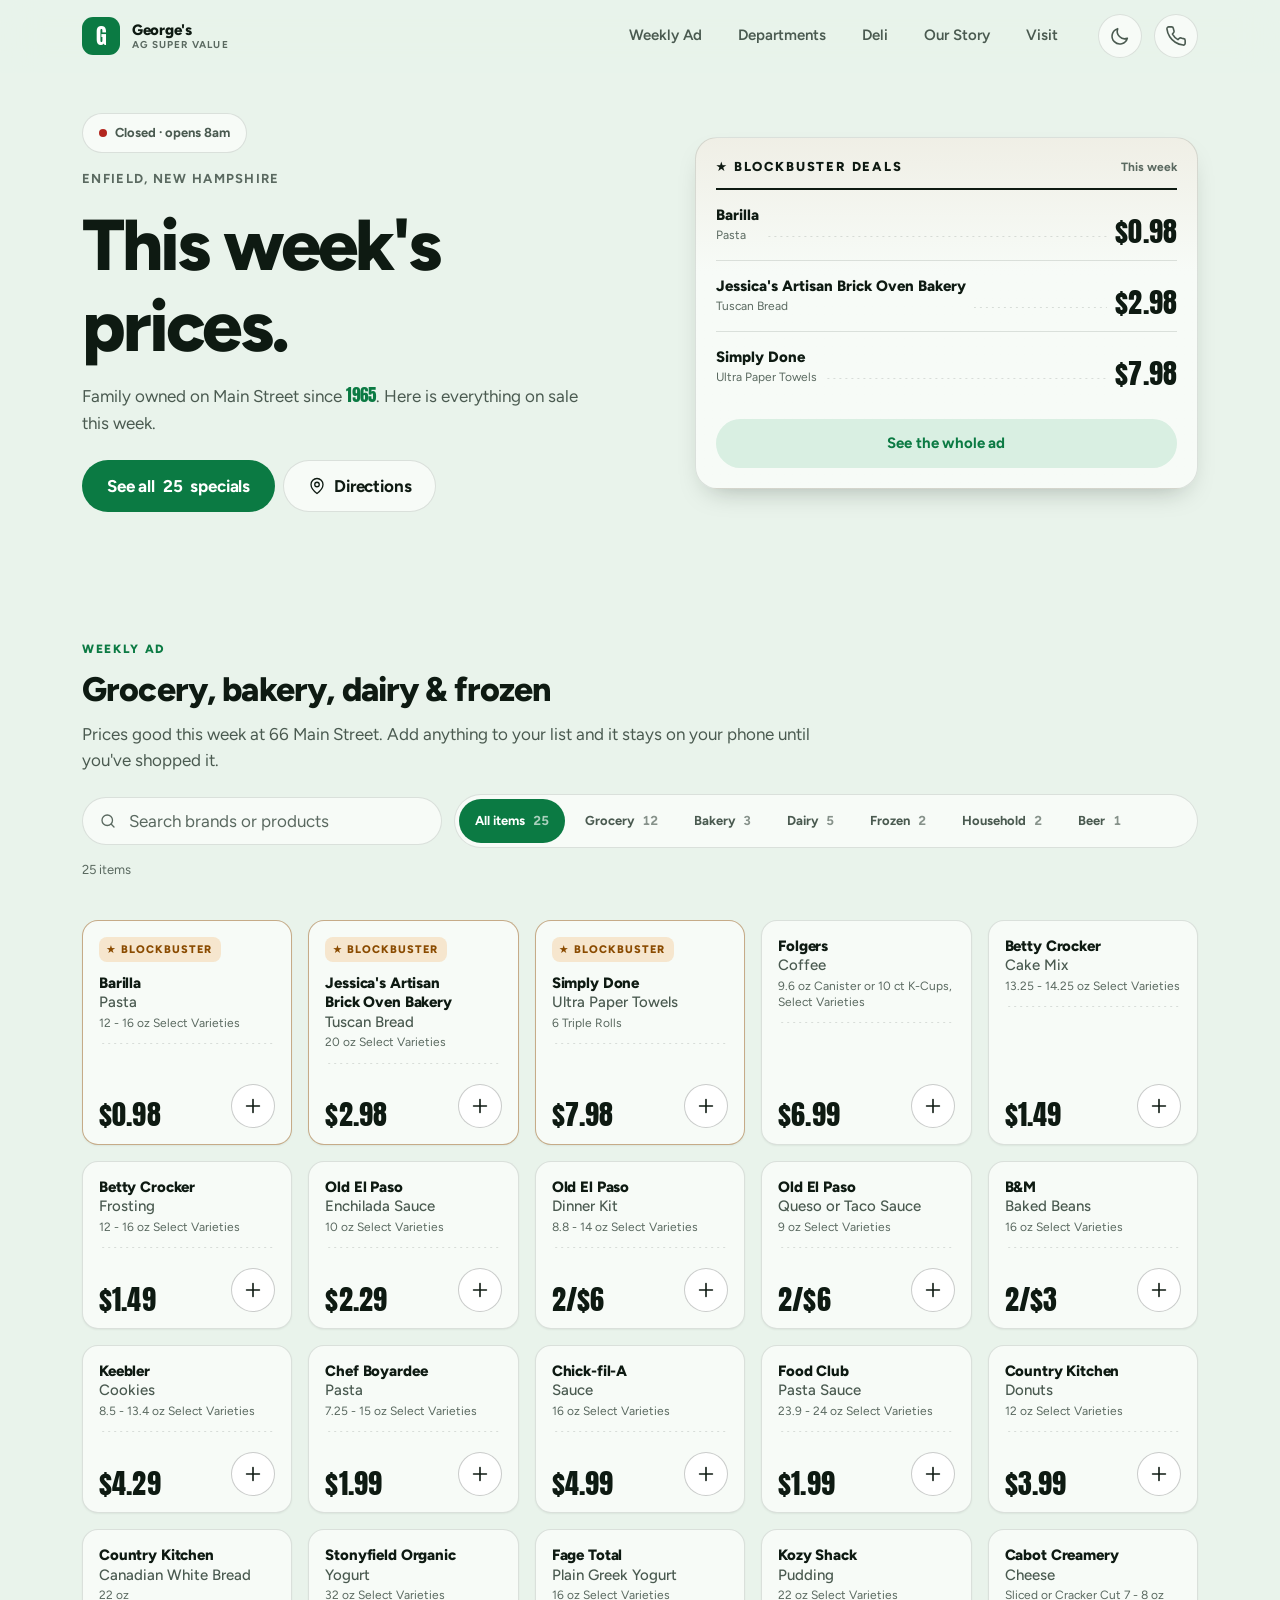
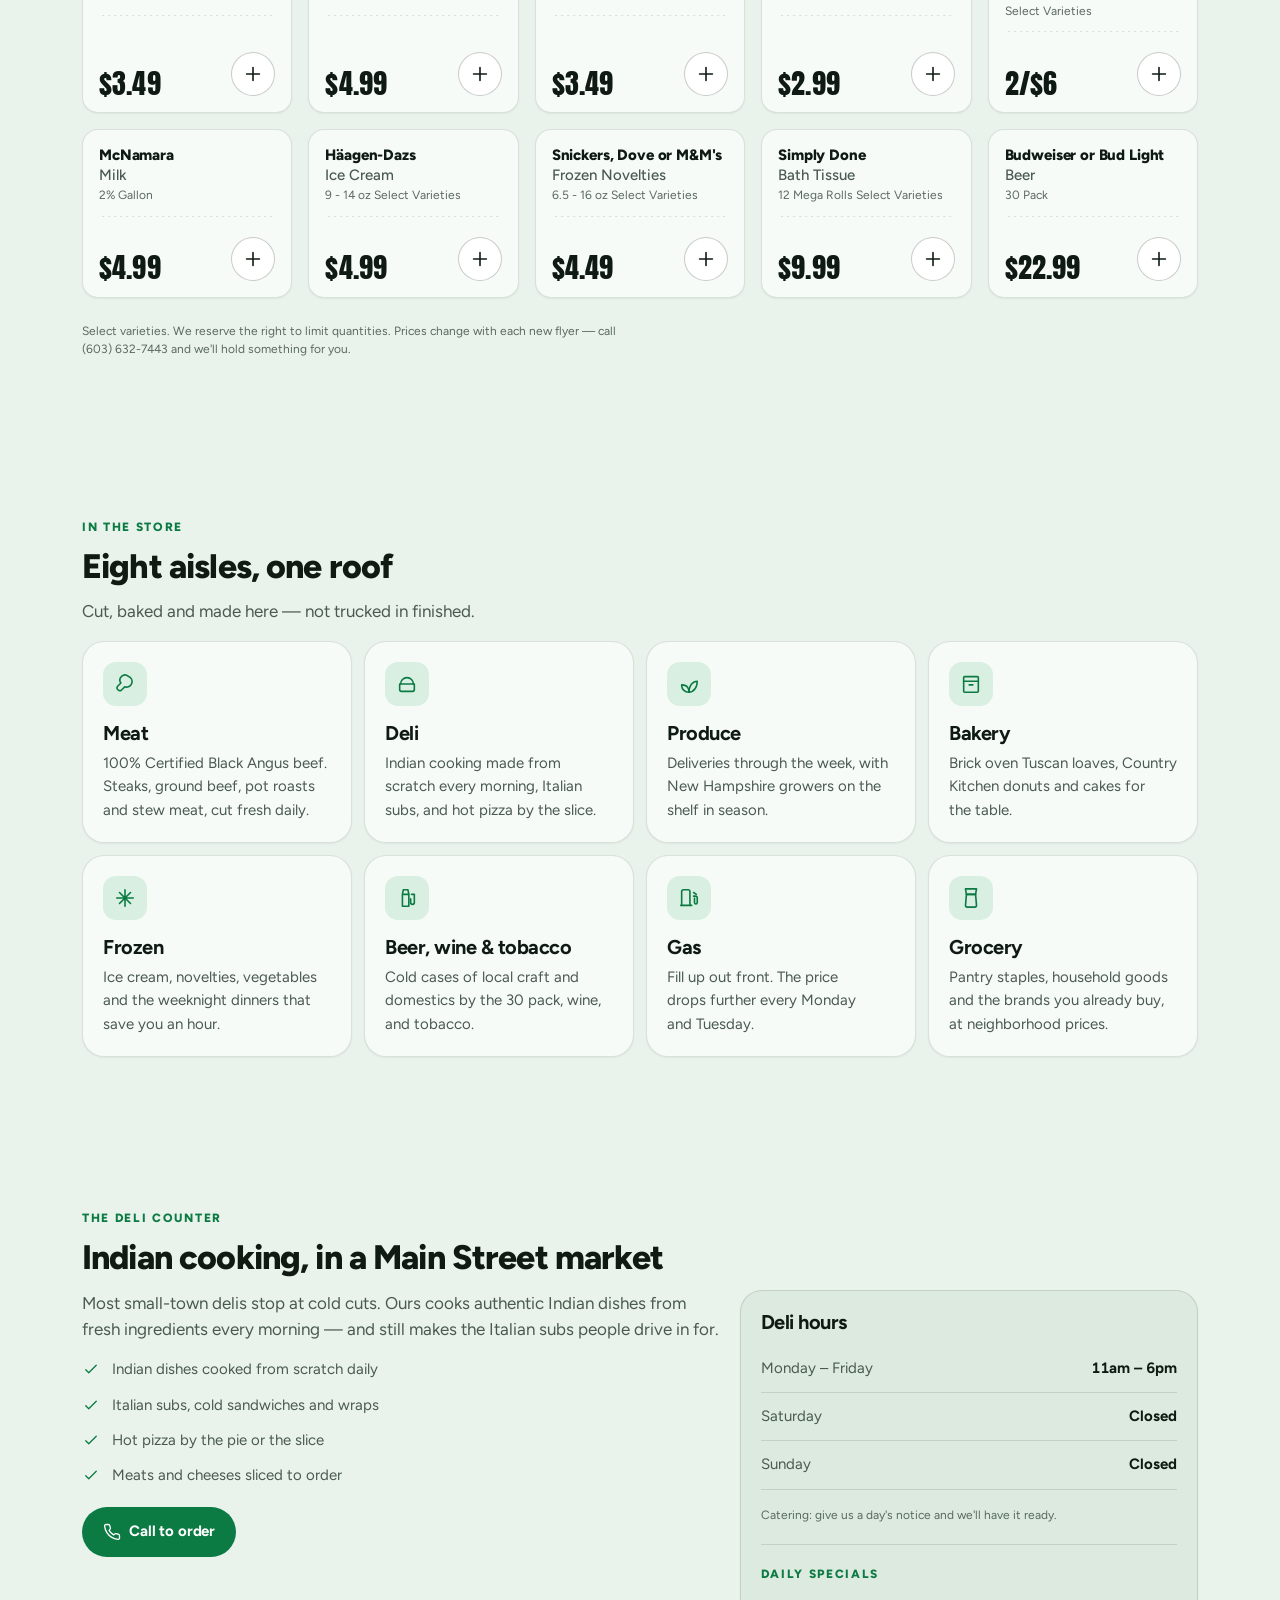
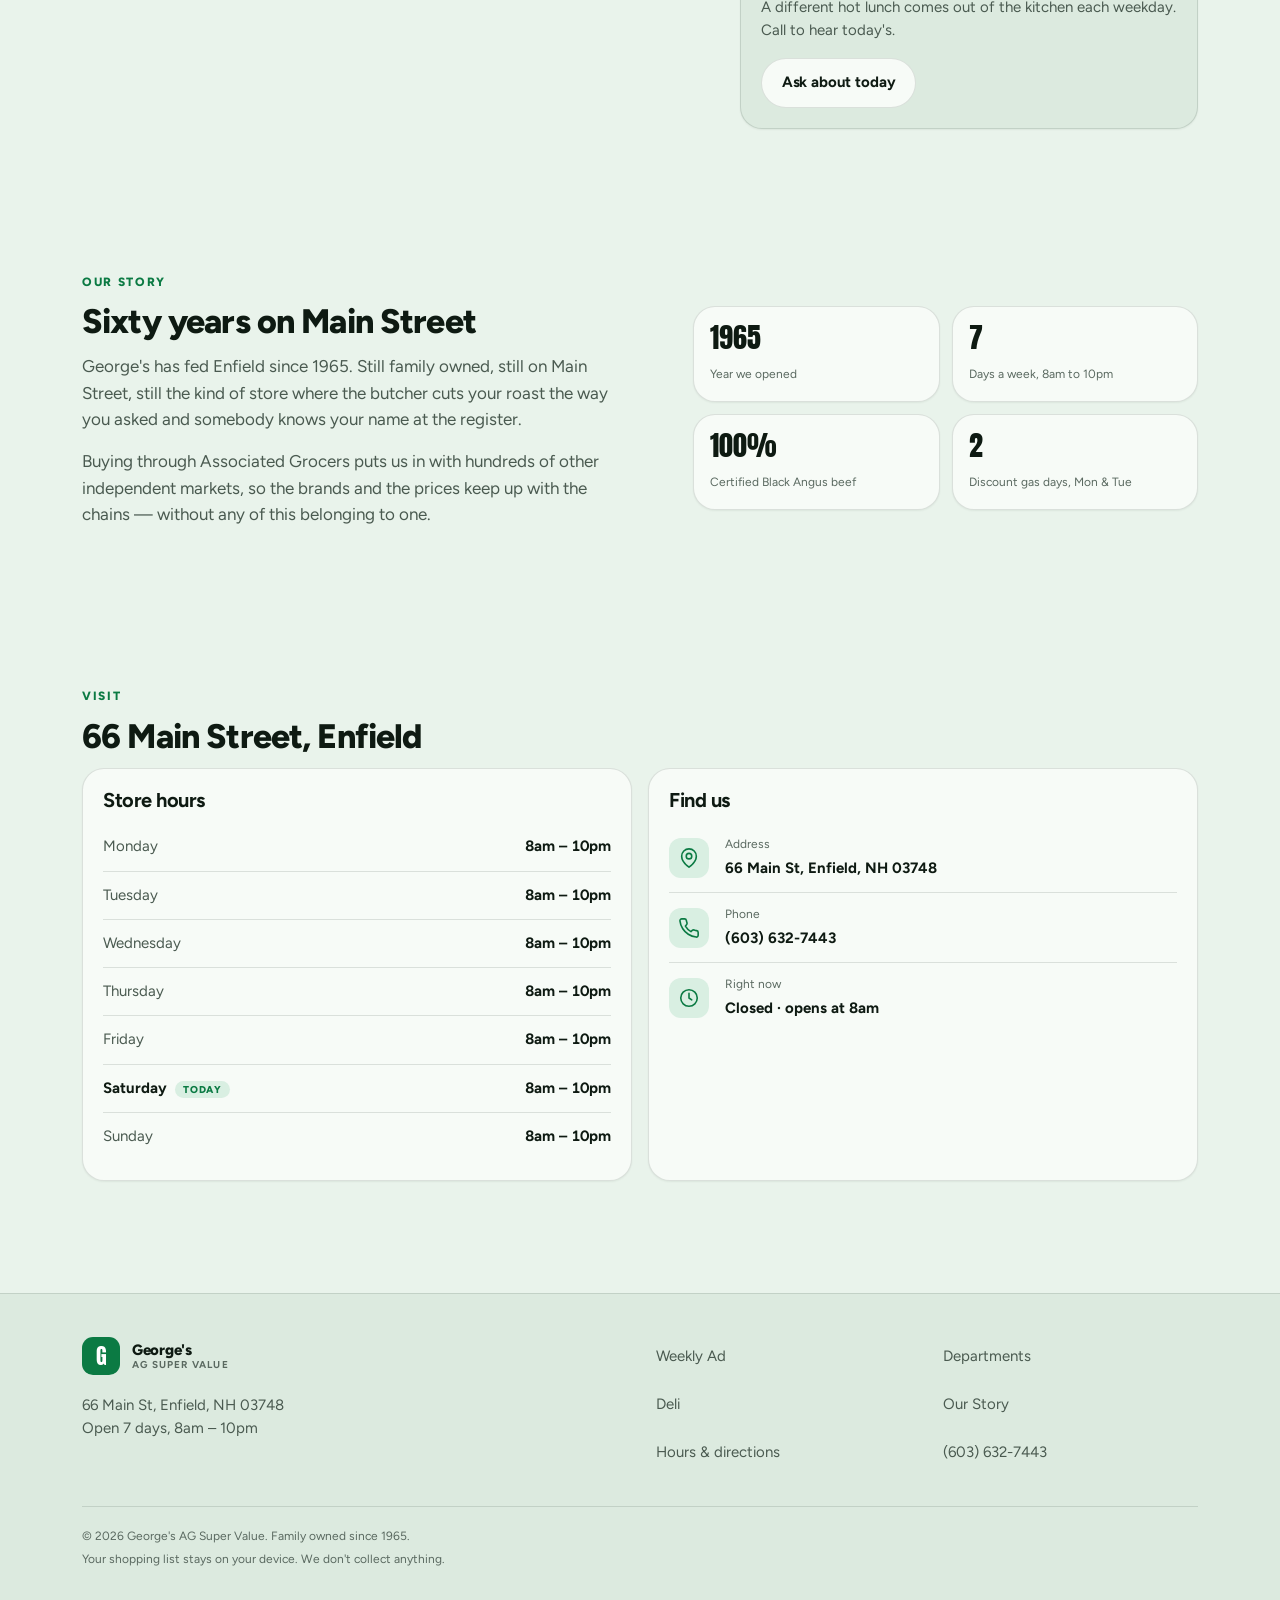
==== commit 31911237: "Remove party platters and catering from deli list Co-Authored-By: Claude Sonnet 5 <noreply@anthropic" ====
--- a/index.html
+++ b/index.html
@@ -218,7 +218,6 @@
           <li><svg class="icon icon--sm" viewBox="0 0 24 24" aria-hidden="true"><path d="M5 13l4 4L19 7"/></svg> Italian subs, cold sandwiches and wraps</li>
           <li><svg class="icon icon--sm" viewBox="0 0 24 24" aria-hidden="true"><path d="M5 13l4 4L19 7"/></svg> Hot pizza by the pie or the slice</li>
           <li><svg class="icon icon--sm" viewBox="0 0 24 24" aria-hidden="true"><path d="M5 13l4 4L19 7"/></svg> Meats and cheeses sliced to order</li>
-          <li><svg class="icon icon--sm" viewBox="0 0 24 24" aria-hidden="true"><path d="M5 13l4 4L19 7"/></svg> Party platters and catering</li>
         </ul>
 
         <a class="btn btn--filled" href="tel:+16036327443">
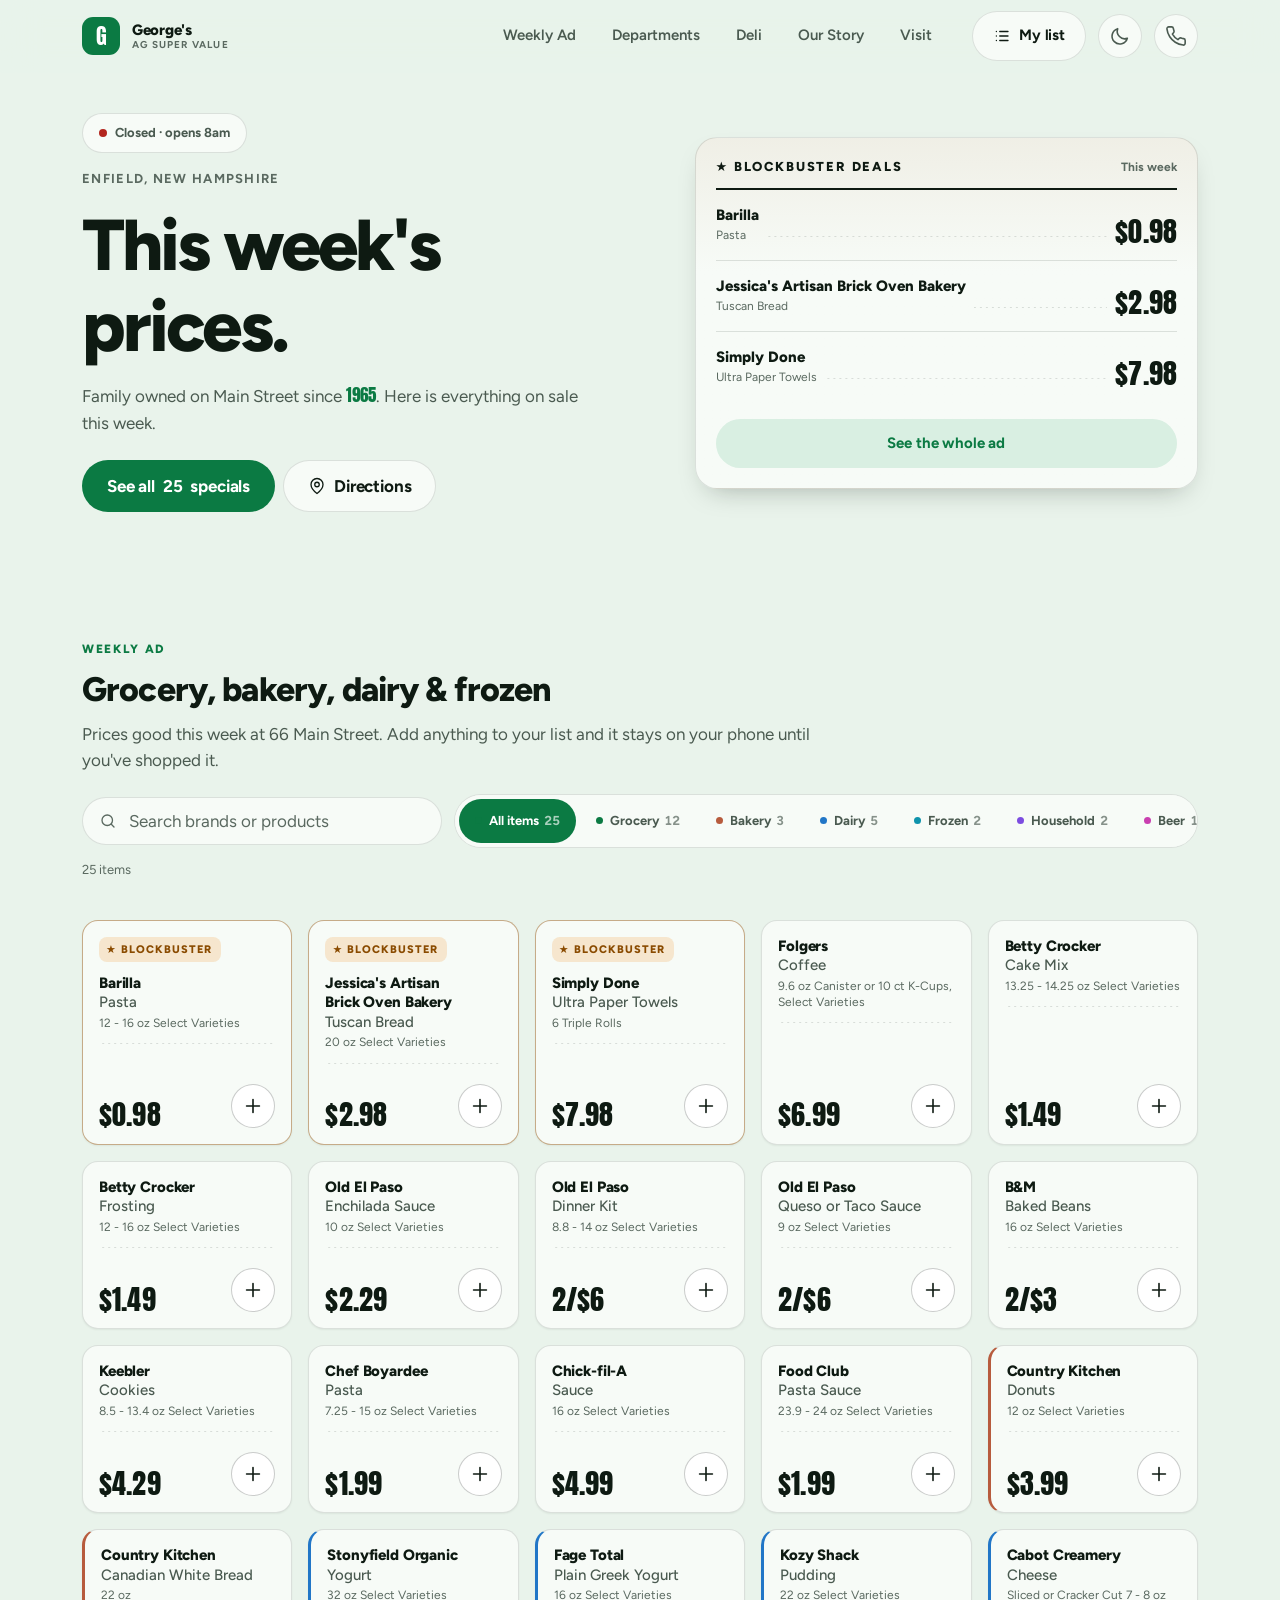
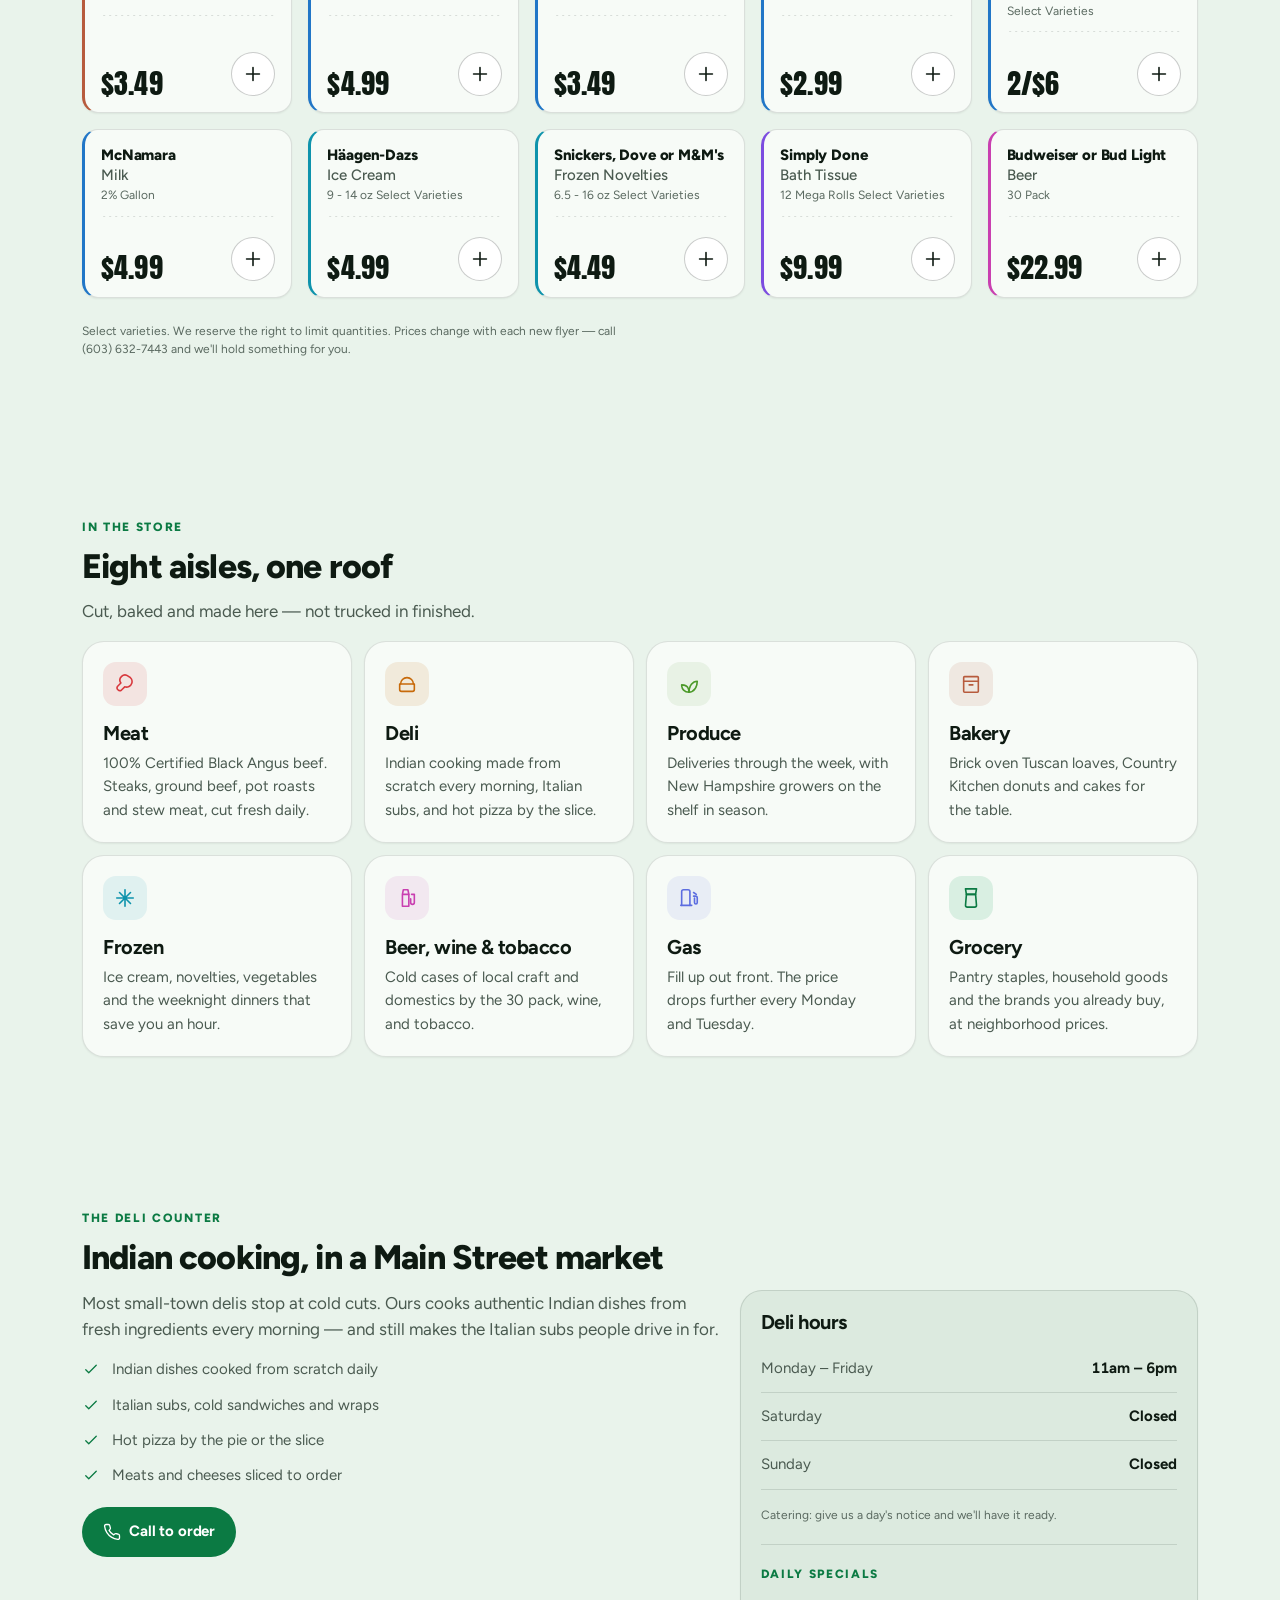
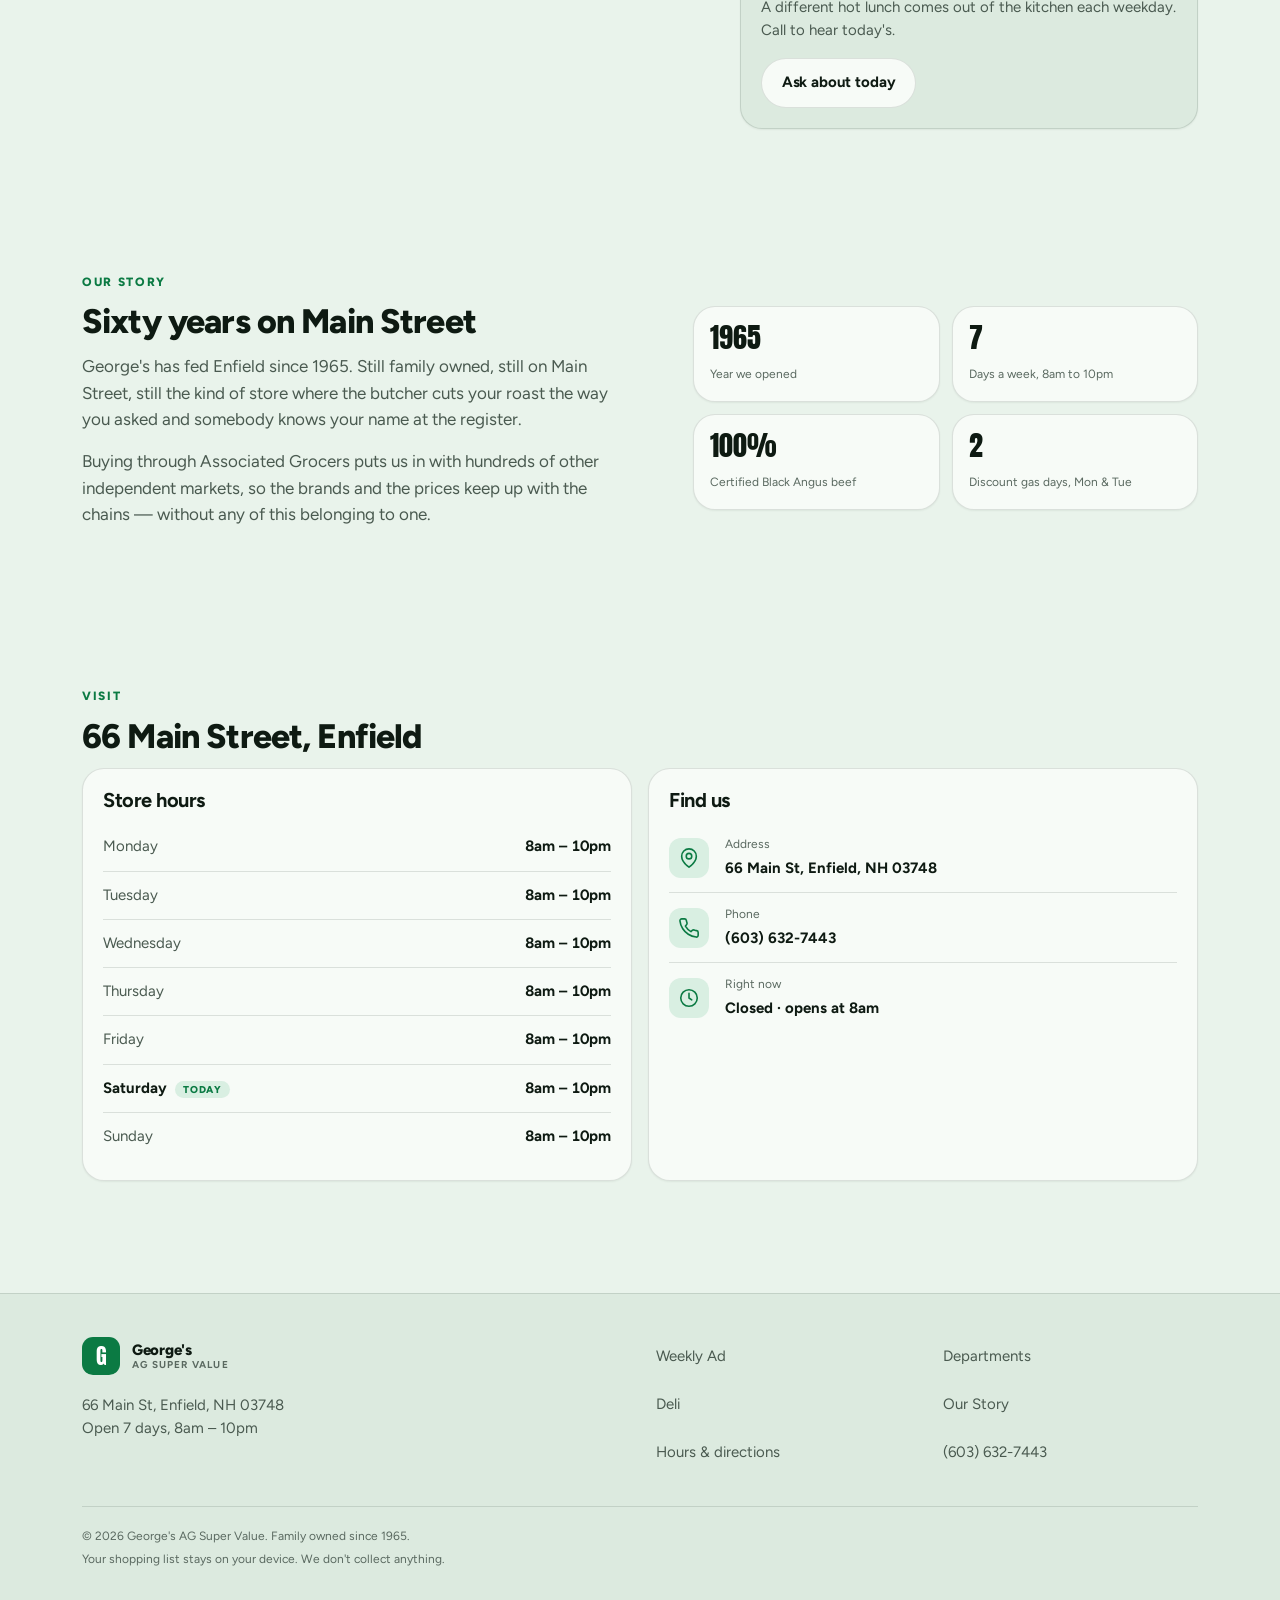
==== commit 0a0c9456: "Add an aisle colour palette for department wayfinding Nine contrast-verified hues, one per departmen" ====
--- a/index.html
+++ b/index.html
@@ -56,6 +56,15 @@
       <a href="#visit">Visit</a>
     </nav>
 
+    <!-- Desktop-only entry point to the list sheet — the tab bar that holds
+         #tab-list is hidden at this width, so this is the only opener above
+         860px. Hidden itself below that width so mobile keeps one control. -->
+    <button class="btn btn--plain appbar__list" id="list-open" type="button" aria-haspopup="dialog">
+      <svg class="icon icon--sm" viewBox="0 0 24 24" aria-hidden="true"><path d="M9 6h11M9 12h11M9 18h11M4.5 6h.01M4.5 12h.01M4.5 18h.01"/></svg>
+      My list
+      <span class="badge" id="count-header" hidden>0</span>
+    </button>
+
     <button class="icon-btn" id="theme-toggle" aria-label="Switch to light theme">
       <svg class="icon" id="theme-icon" viewBox="0 0 24 24" aria-hidden="true">
         <circle cx="12" cy="12" r="4.2"/>
@@ -152,43 +161,43 @@
     </div>
 
     <div class="aisle" id="aisle" tabindex="0" role="group" aria-label="Store departments, scroll sideways">
-        <article class="card dept reveal">
+        <article class="card dept dept--meat reveal">
           <span class="dept__icon" aria-hidden="true"><svg class="icon" viewBox="0 0 24 24"><path d="M15.5 3.5a5.5 5.5 0 0 0-8 7.4L4 14.4a3 3 0 0 0 4.2 4.2l3.5-3.5a5.5 5.5 0 0 0 3.8-11.6Z"/></svg></span>
           <h3>Meat</h3>
           <p>100% Certified Black Angus beef. Steaks, ground beef, pot roasts and stew meat, cut fresh daily.</p>
         </article>
 
-        <article class="card dept reveal">
+        <article class="card dept dept--deli reveal">
           <span class="dept__icon" aria-hidden="true"><svg class="icon" viewBox="0 0 24 24"><path d="M4 12h16v6a2 2 0 0 1-2 2H6a2 2 0 0 1-2-2v-6Z"/><path d="M5 12a7 7 0 0 1 14 0"/></svg></span>
           <h3>Deli</h3>
           <p>Indian cooking made from scratch every morning, Italian subs, and hot pizza by the slice.</p>
         </article>
 
-        <article class="card dept reveal">
+        <article class="card dept dept--produce reveal">
           <span class="dept__icon" aria-hidden="true"><svg class="icon" viewBox="0 0 24 24"><path d="M12 21c-5 0-8-3.5-8-8 4 0 8 1.5 8 8Z"/><path d="M12 21c0-7 4-12 9-12 0 6-3.5 12-9 12Z"/></svg></span>
           <h3>Produce</h3>
           <p>Deliveries through the week, with New Hampshire growers on the shelf in season.</p>
         </article>
 
-        <article class="card dept reveal">
+        <article class="card dept dept--bakery reveal">
           <span class="dept__icon" aria-hidden="true"><svg class="icon" viewBox="0 0 24 24"><path d="M4 9h16v11a1 1 0 0 1-1 1H5a1 1 0 0 1-1-1V9Z"/><path d="M4 9V5a1 1 0 0 1 1-1h14a1 1 0 0 1 1 1v4"/><path d="M10 13h4"/></svg></span>
           <h3>Bakery</h3>
           <p>Brick oven Tuscan loaves, Country Kitchen donuts and cakes for the table.</p>
         </article>
 
-        <article class="card dept reveal">
+        <article class="card dept dept--frozen reveal">
           <span class="dept__icon" aria-hidden="true"><svg class="icon" viewBox="0 0 24 24"><path d="M12 3v18M3 12h18M6 6l12 12M18 6 6 18"/></svg></span>
           <h3>Frozen</h3>
           <p>Ice cream, novelties, vegetables and the weeknight dinners that save you an hour.</p>
         </article>
 
-        <article class="card dept reveal">
+        <article class="card dept dept--beverages reveal">
           <span class="dept__icon" aria-hidden="true"><svg class="icon" viewBox="0 0 24 24"><path d="M8 3h5l1 5v13H7V8l1-5Z"/><path d="M8 8h6"/><path d="M17 8h3v9a2 2 0 0 1-4 0v-4"/></svg></span>
           <h3>Beer, wine &amp; tobacco</h3>
           <p>Cold cases of local craft and domestics by the 30 pack, wine, and tobacco.</p>
         </article>
 
-        <article class="card dept reveal">
+        <article class="card dept dept--gas reveal">
           <span class="dept__icon" aria-hidden="true"><svg class="icon" viewBox="0 0 24 24"><path d="M4 20V5a2 2 0 0 1 2-2h5a2 2 0 0 1 2 2v15"/><path d="M3 20h12"/><path d="M17 10h2a2 2 0 0 1 2 2v5a1.5 1.5 0 0 1-3 0v-5"/><path d="M17 6l3 2"/></svg></span>
           <h3>Gas</h3>
           <p>Fill up out front. The price drops further every Monday and Tuesday.</p>
--- a/styles.css
+++ b/styles.css
@@ -40,6 +40,28 @@
     --red-600: #B3261E;
     --blue-300: #6BA8FF;
     --blue-600: #1D4ED8;
+
+    /* ---- Aisle palette ---------------------------------------------
+       One colour per department, the way a real store colour-codes its
+       aisle signage. Used for department icons, category filters and the
+       deal-card edge — never for prices, never for the Blockbuster flag,
+       never for anything actionable (buttons stay the single green accent).
+
+       Each hue is one flat value used in both themes; the quiet tint behind
+       an icon is mixed live against --surface with color-mix(), so it
+       adapts to whichever theme is active without a second set of tokens.
+       Every pairing below is contrast-checked: the -on colour reads at
+       ≥4.5:1 on its own fill, and the icon reads at ≥3:1 on its quiet tint
+       in both dark and light. See DESIGN.md §2 for the numbers. */
+    --aisle-meat:      #D8383D; --aisle-meat-on:      #FFFFFF; --aisle-meat-q:      12%;
+    --aisle-deli:      #C76A0B; --aisle-deli-on:      #1A0F00; --aisle-deli-q:      12%;
+    --aisle-produce:   #4C9A2A; --aisle-produce-on:   #0C0F0A; --aisle-produce-q:    9%;
+    --aisle-bakery:    #B75B3D; --aisle-bakery-on:    #FFFFFF; --aisle-bakery-q:    12%;
+    --aisle-dairy:     #2176C7; --aisle-dairy-on:     #FFFFFF; --aisle-dairy-q:     12%;
+    --aisle-frozen:    #0E93AC; --aisle-frozen-on:    #0C0F0A; --aisle-frozen-q:    10%;
+    --aisle-household: #7C4CE0; --aisle-household-on: #FFFFFF; --aisle-household-q: 10%;
+    --aisle-beverages: #C93FB0; --aisle-beverages-on: #1A0016; --aisle-beverages-q: 10%;
+    --aisle-gas:       #5C6DE0; --aisle-gas-on:       #000000; --aisle-gas-q:       10%;
 
     /* ---- Type: two families, three weights total ---------------------
        Anton  — the circular's price voice. Used ONLY for prices and the
@@ -492,6 +514,16 @@
   }
   .deal--flagged { border-color: color-mix(in srgb, var(--flag) 45%, transparent); }
 
+  /* A department's colour shows up as a left edge on its deal cards — a
+     wayfinding cue while scanning the grid, not a background wash that
+     would fight the price for attention. Blockbuster status always wins:
+     a flagged card keeps its full amber ring instead. */
+  .deal[data-category="bakery"]:not(.deal--flagged)    { border-left: 3px solid var(--aisle-bakery); }
+  .deal[data-category="dairy"]:not(.deal--flagged)     { border-left: 3px solid var(--aisle-dairy); }
+  .deal[data-category="frozen"]:not(.deal--flagged)    { border-left: 3px solid var(--aisle-frozen); }
+  .deal[data-category="household"]:not(.deal--flagged) { border-left: 3px solid var(--aisle-household); }
+  .deal[data-category="beverages"]:not(.deal--flagged) { border-left: 3px solid var(--aisle-beverages); }
+
   @media (hover: hover) {
     .deal:hover {
       transform: translateY(-3px);
@@ -604,7 +636,8 @@
     border-radius: var(--r-pill);
     background: var(--accent);
     transition: transform var(--dur-standard) var(--ease-out),
-                width var(--dur-standard) var(--ease-out);
+                width var(--dur-standard) var(--ease-out),
+                background-color var(--dur-standard) var(--ease-standard);
     pointer-events: none;
   }
 
@@ -612,6 +645,8 @@
     position: relative;
     z-index: 1;
     flex: none;
+    display: flex;
+    align-items: center;
     min-height: var(--touch-min);
     padding: 0 var(--sp-4);
     border: 0;
@@ -625,7 +660,23 @@
     -webkit-tap-highlight-color: transparent;
     transition: color var(--dur-quick) var(--ease-standard);
   }
-  .segmented__btn[aria-selected="true"] { color: var(--on-accent); }
+  /* Falls back to the brand green's on-colour for "All items" and
+     "Grocery" (they have no --seg-on of their own); JS sets --seg-on on
+     the selected button to match its department colour otherwise. */
+  .segmented__btn[aria-selected="true"] { color: var(--seg-on, var(--on-accent)); }
+
+  /* A small dot of the department's colour, shown on every chip — selected
+     or not — so the palette is visible while browsing, not only once a
+     filter is tapped. */
+  .segmented__dot {
+    display: inline-block;
+    width: 7px;
+    height: 7px;
+    margin-right: 7px;
+    border-radius: 50%;
+    flex: none;
+  }
+
   .segmented__count {
     margin-left: 5px;
     opacity: 0.65;
@@ -752,6 +803,10 @@
   .appbar--condensed .appbar__title { opacity: 1; translate: -50% 0; }
 
   .appbar__nav { display: none; }
+
+  /* Mobile already has the list opener in the tab bar; this is desktop's
+     stand-in, so it stays out of the way until the tab bar hides itself. */
+  .appbar__list { display: none; }
 
   /* ---------- tab bar (mobile) ---------- */
   .tabbar {
@@ -1171,6 +1226,20 @@
   .dept h3 { margin-bottom: var(--sp-2); }
   .dept p { font-size: var(--text-subhead); color: var(--ink-secondary); margin: 0; }
 
+  /* One colour per department — aisle signage, not brand colour. Each rule
+     only overrides the icon; the card itself stays the neutral --surface so
+     the colour reads as a label, not a background wash. */
+  .dept--meat      .dept__icon { background: color-mix(in srgb, var(--aisle-meat) var(--aisle-meat-q), var(--surface));           color: var(--aisle-meat); }
+  .dept--deli      .dept__icon { background: color-mix(in srgb, var(--aisle-deli) var(--aisle-deli-q), var(--surface));           color: var(--aisle-deli); }
+  .dept--produce   .dept__icon { background: color-mix(in srgb, var(--aisle-produce) var(--aisle-produce-q), var(--surface));     color: var(--aisle-produce); }
+  .dept--bakery    .dept__icon { background: color-mix(in srgb, var(--aisle-bakery) var(--aisle-bakery-q), var(--surface));       color: var(--aisle-bakery); }
+  .dept--frozen    .dept__icon { background: color-mix(in srgb, var(--aisle-frozen) var(--aisle-frozen-q), var(--surface));       color: var(--aisle-frozen); }
+  .dept--beverages .dept__icon { background: color-mix(in srgb, var(--aisle-beverages) var(--aisle-beverages-q), var(--surface)); color: var(--aisle-beverages); }
+  .dept--gas       .dept__icon { background: color-mix(in srgb, var(--aisle-gas) var(--aisle-gas-q), var(--surface));             color: var(--aisle-gas); }
+  /* Grocery stays the neutral brand green — it's the catch-all aisle, not a
+     department of its own, so it doesn't earn a colour the way the other
+     seven do. */
+
   /* ---------- deli ---------- */
   .deli { display: grid; gap: var(--sp-4); }
   .deli__list { list-style: none; margin: 0 0 var(--sp-5); padding: 0; display: grid; gap: var(--sp-3); }
@@ -1273,6 +1342,7 @@
     body { padding-bottom: 0; }
 
     .tabbar { display: none; }
+    .appbar__list { display: inline-flex; }
     .appbar__inner { min-height: 72px; }
     .appbar__nav {
       display: flex;
